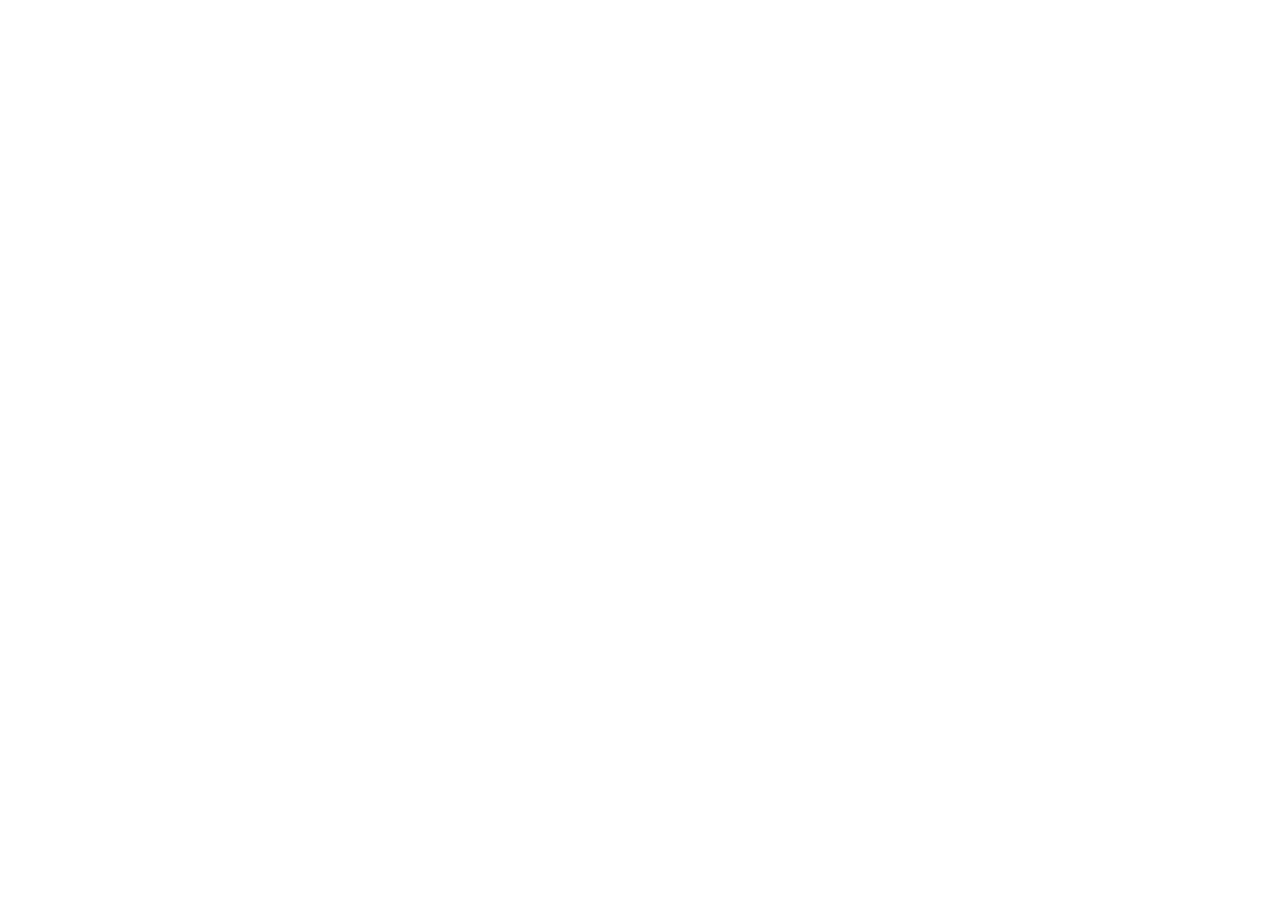
==== index.html @ 5708b894 "Add files via upload" ====
<!doctype html>
<html lang="en">
  <head>
    <meta charset="UTF-8" />
    <meta name="viewport" content="width=device-width, initial-scale=1.0" />
    <title>The Fab Hub - Smart Automation & Digital Marketing for Meesho Sellers & Local Businesses</title>
    <meta name="description" content="Reduce Meesho shipping costs, automate seller tasks, and grow your business with The Fab Hub's automation tools and digital marketing services. Call 6265966868." />
    <meta name="keywords" content="Meesho shipping optimizer, Meesho automation tools, digital marketing India, local SEO, e-commerce automation, Meta Ads, Google Ads" />
    <meta name="author" content="The Fab Hub" />
    <meta name="robots" content="index, follow" />
    <link rel="canonical" href="https://thefabhub.com" />
    <link rel="icon" type="image/png" href="/thefabhub/favicon.png" />

    <!-- Open Graph / Facebook -->
    <meta property="og:type" content="website" />
    <meta property="og:url" content="https://thefabhub.com" />
    <meta property="og:title" content="The Fab Hub - Smart Automation & Digital Marketing Solutions" />
    <meta property="og:description" content="Reduce Meesho shipping costs, automate seller tasks, and grow your business with automation tools and performance-driven digital marketing." />

    <!-- Twitter -->
    <meta name="twitter:card" content="summary_large_image" />
    <meta name="twitter:title" content="The Fab Hub - Smart Automation & Digital Marketing Solutions" />
    <meta name="twitter:description" content="Reduce Meesho shipping costs, automate seller tasks, and grow your business with automation tools and performance-driven digital marketing." />

    <!-- Schema.org structured data -->
    <script type="application/ld+json">
    {
      "@context": "https://schema.org",
      "@type": "Organization",
      "name": "The Fab Hub",
      "url": "https://thefabhub.com",
      "logo": "https://thefabhub.com/favicon.ico",
      "contactPoint": {
        "@type": "ContactPoint",
        "telephone": "+91-6265966868",
        "contactType": "customer service",
        "email": "thefabhub5@gmail.com",
        "availableLanguage": ["English", "Hindi"]
      }
    }
    </script>
    <script type="application/ld+json">
    {
      "@context": "https://schema.org",
      "@type": "LocalBusiness",
      "name": "The Fab Hub",
      "description": "Automation-first digital growth company helping Meesho sellers and local businesses grow with smart tools and data-driven marketing.",
      "url": "https://thefabhub.com",
      "telephone": "+91-6265966868",
      "email": "thefabhub5@gmail.com",
      "priceRange": "₹₹",
      "openingHours": "Mo-Sa 09:00-18:00"
    }
    </script>
    <script type="module" crossorigin src="/thefabhub/assets/index-2uo2EZ7S.js"></script>
    <link rel="stylesheet" crossorigin href="/thefabhub/assets/index-Gn2pDuNO.css">
  </head>

  <body>
    <div id="root"></div>
  </body>
</html>
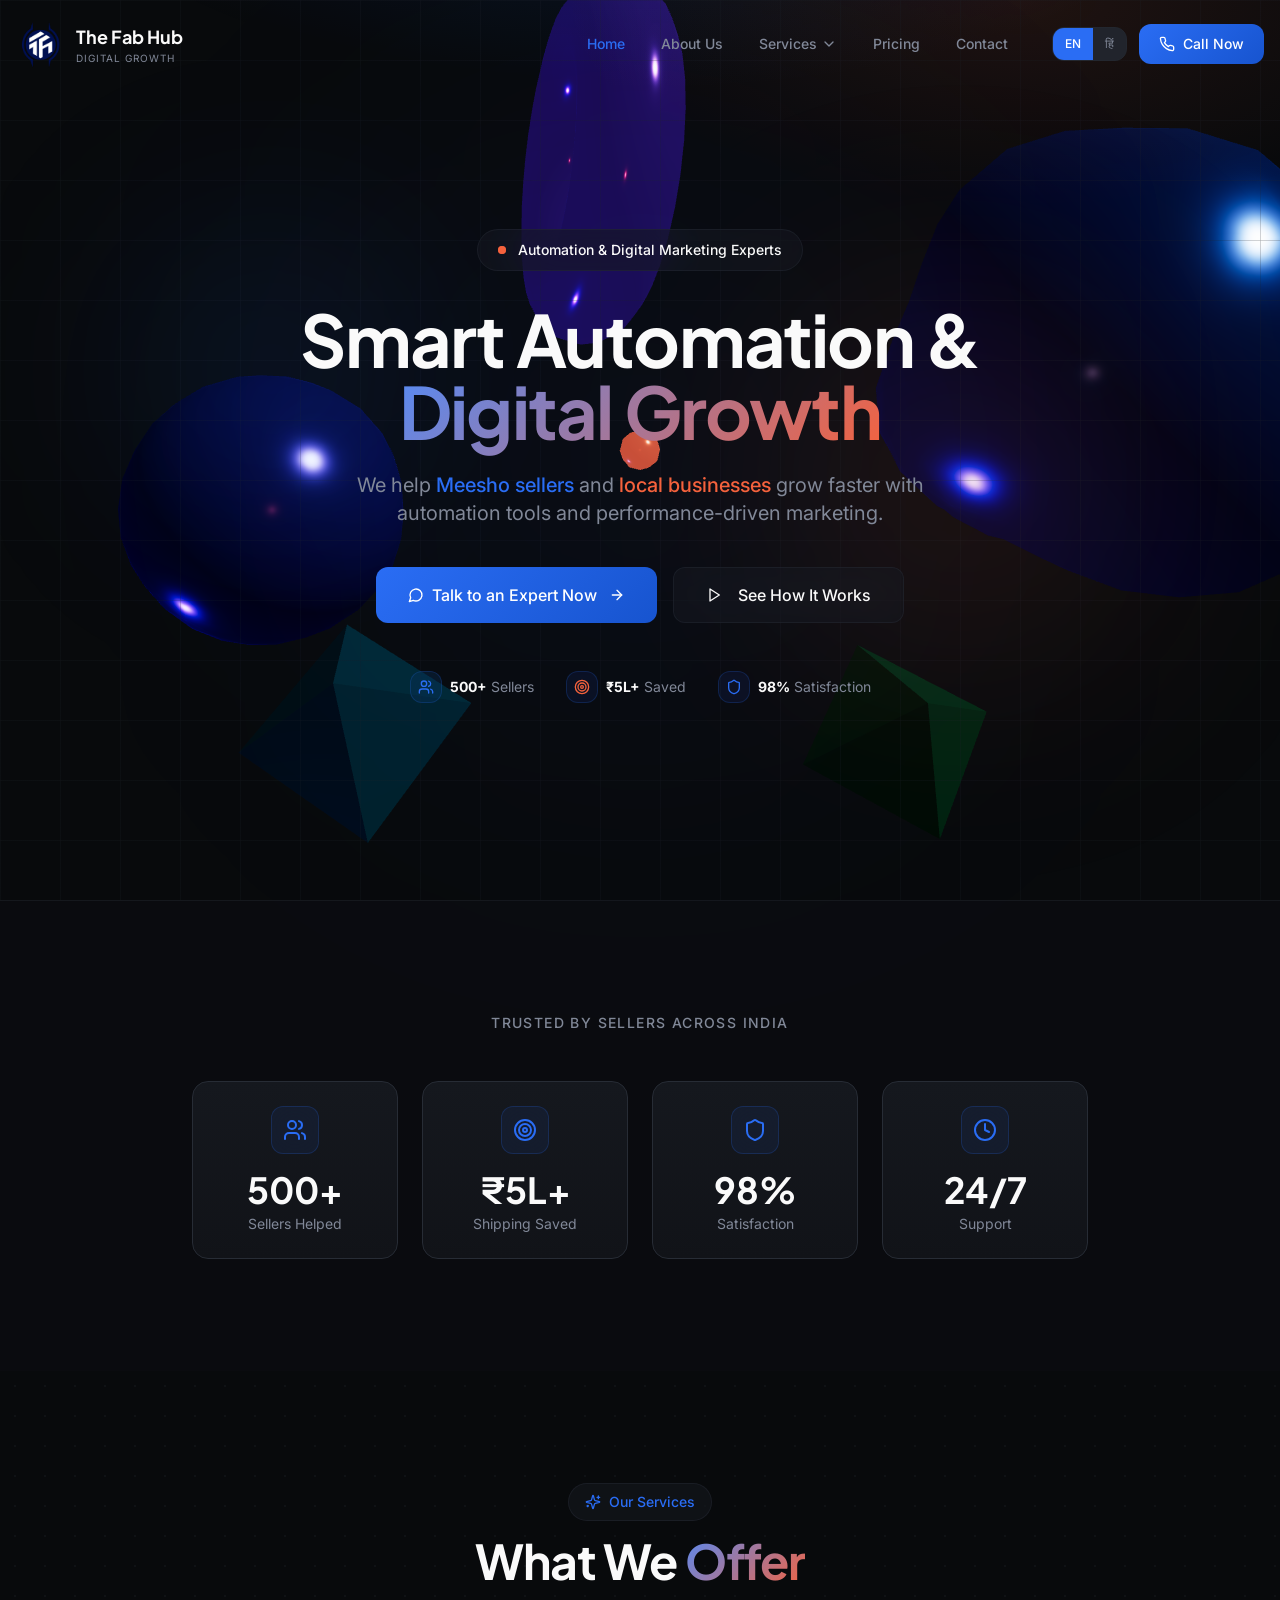
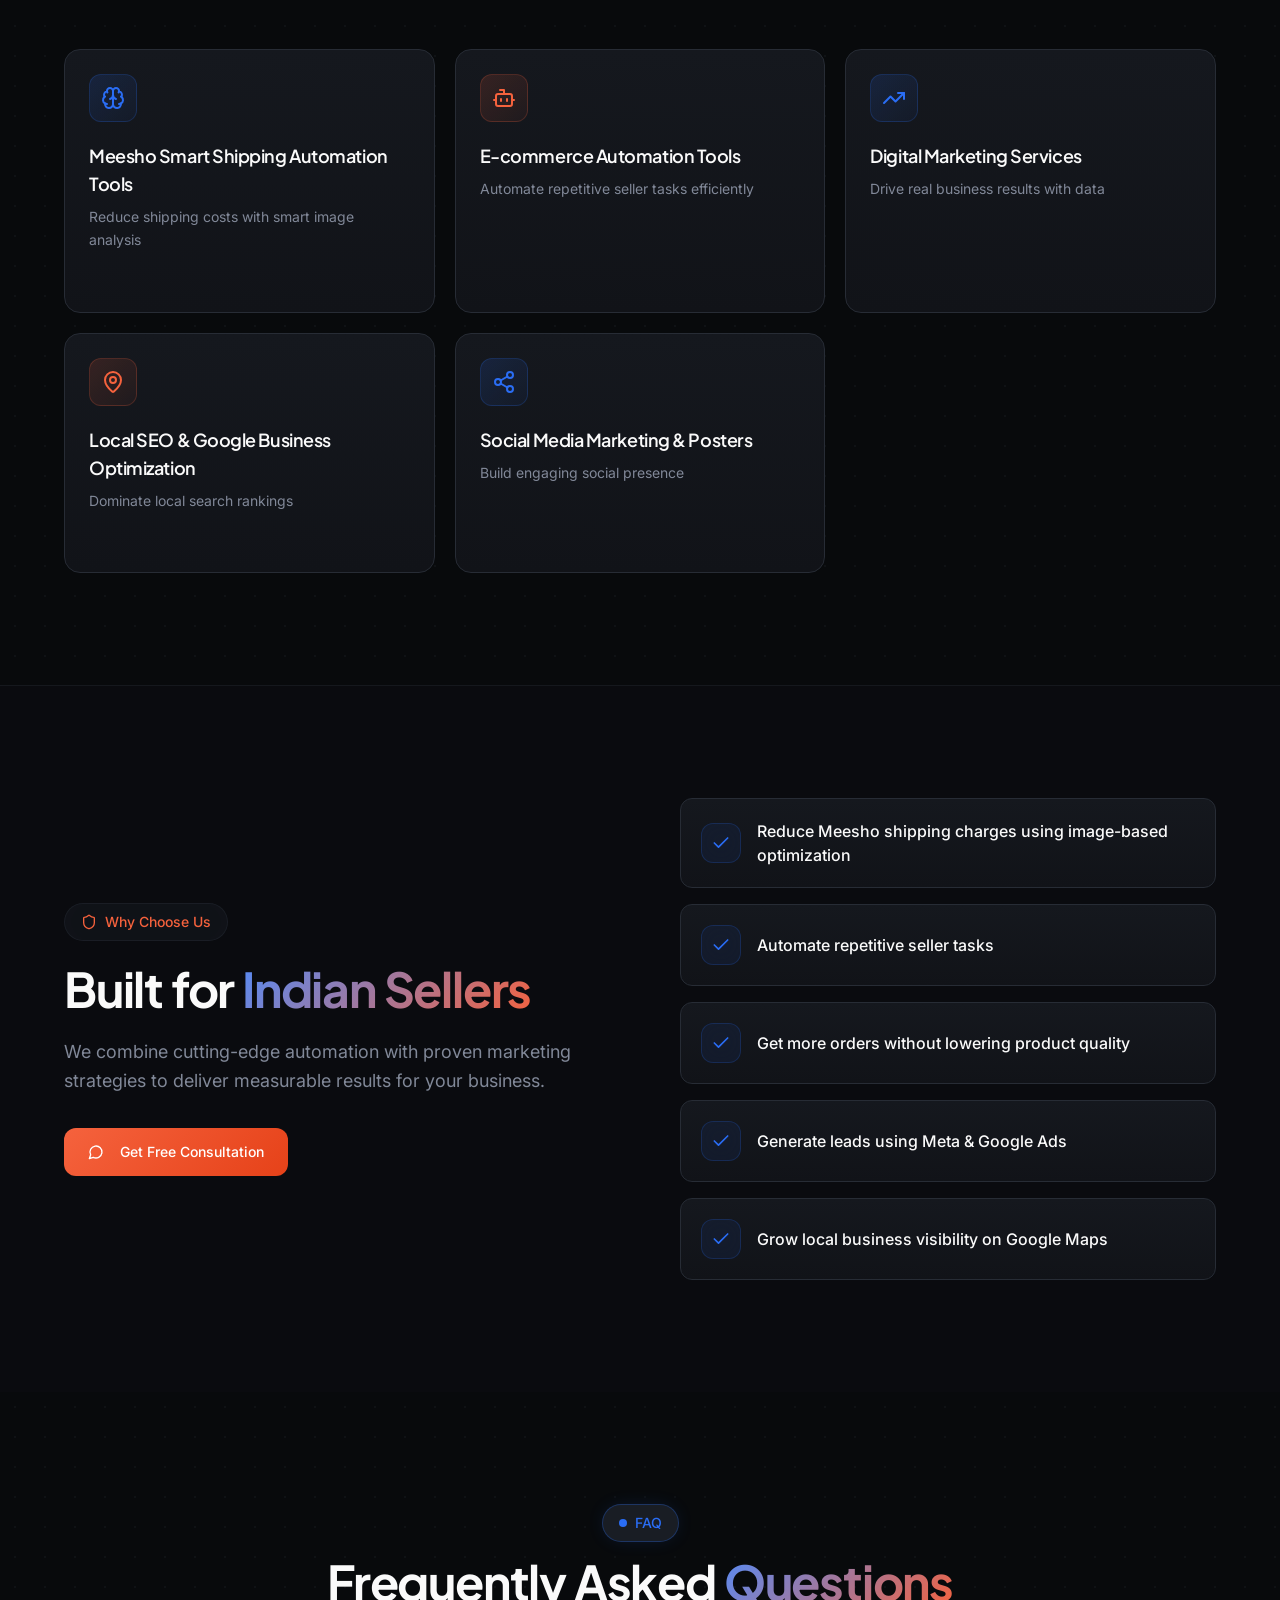
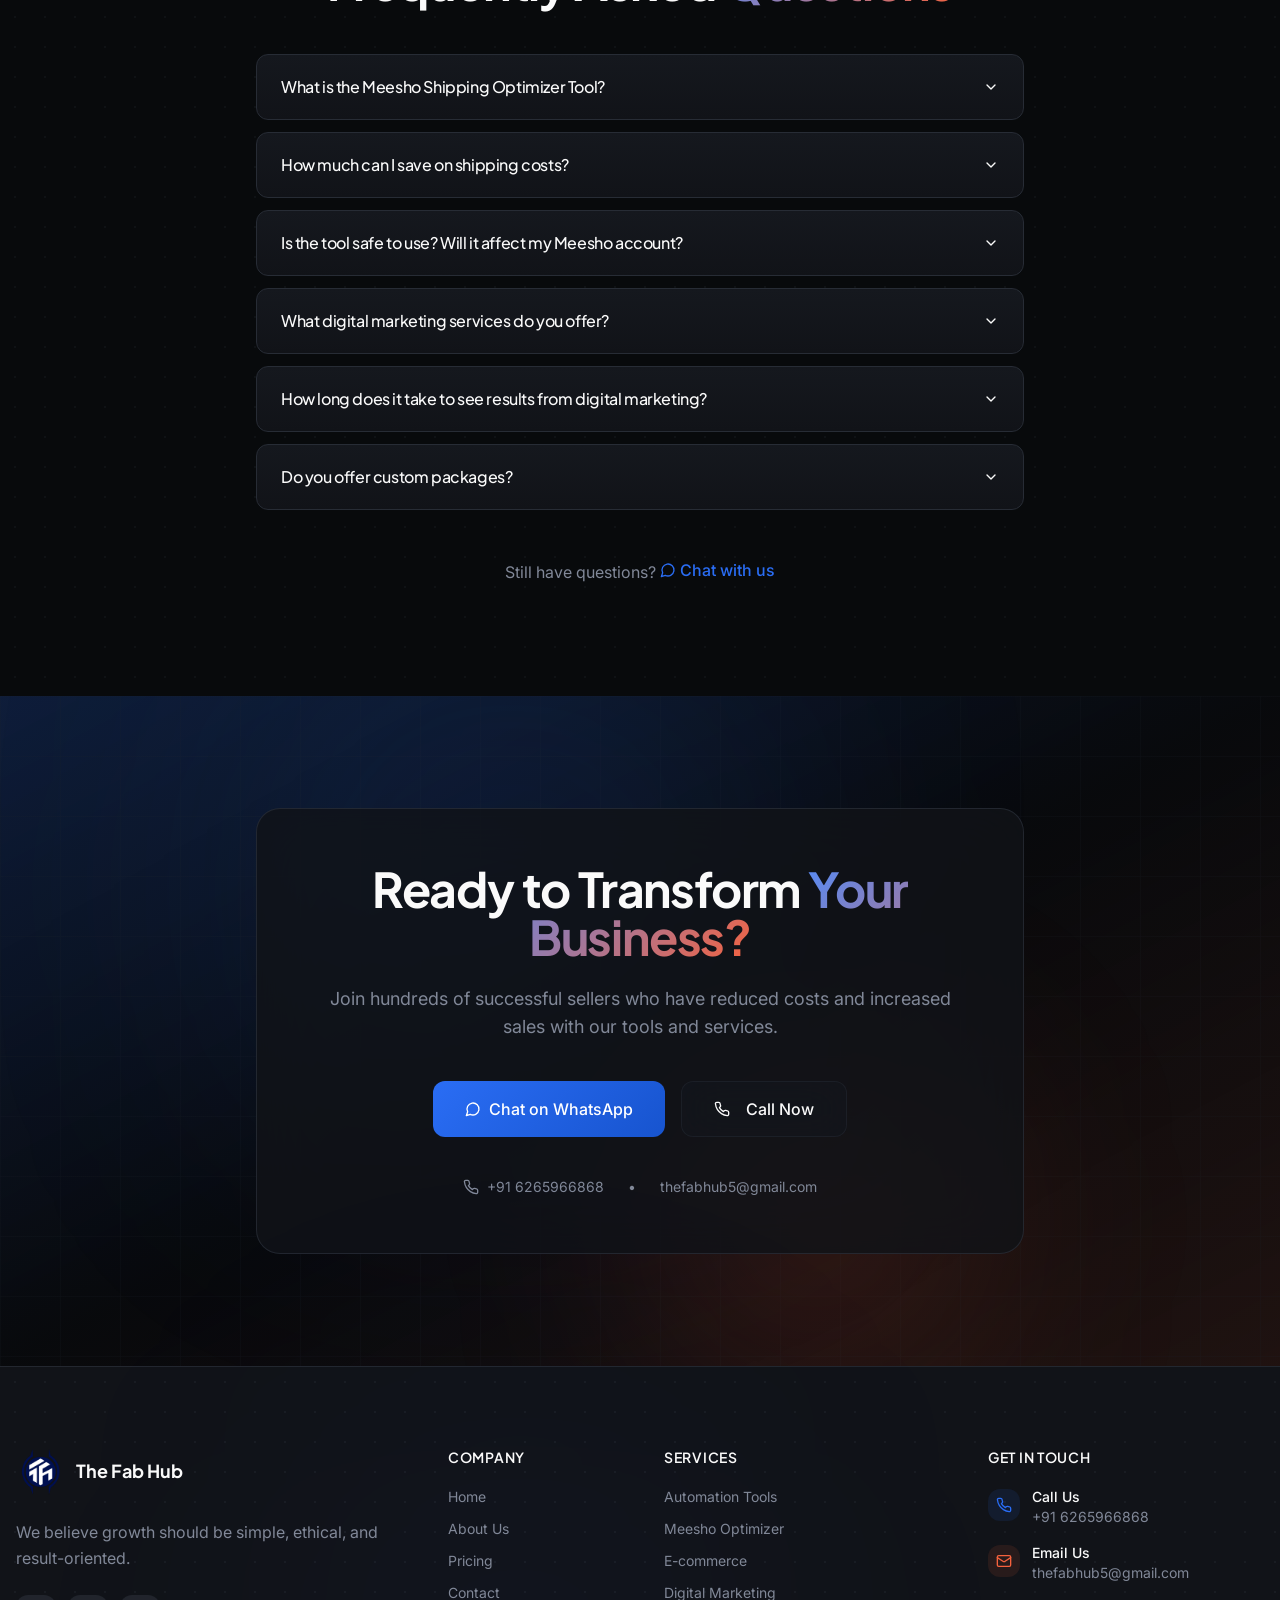
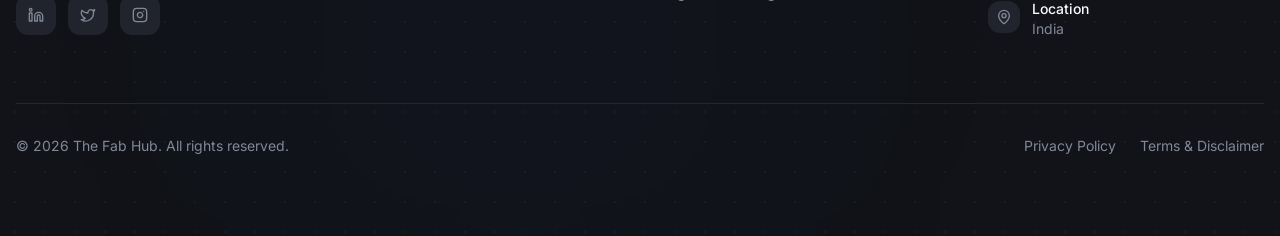
==== commit b3b2e9ca: "Add files via upload" ====
--- a/index.html
+++ b/index.html
@@ -9,7 +9,7 @@
     <meta name="author" content="The Fab Hub" />
     <meta name="robots" content="index, follow" />
     <link rel="canonical" href="https://thefabhub.com" />
-    <link rel="icon" type="image/png" href="/thefabhub/favicon.png" />
+    <link rel="icon" type="image/png" href="/favicon.png" />
 
     <!-- Open Graph / Facebook -->
     <meta property="og:type" content="website" />
@@ -52,8 +52,8 @@
       "openingHours": "Mo-Sa 09:00-18:00"
     }
     </script>
-    <script type="module" crossorigin src="/thefabhub/assets/index-2uo2EZ7S.js"></script>
-    <link rel="stylesheet" crossorigin href="/thefabhub/assets/index-Gn2pDuNO.css">
+    <script type="module" crossorigin src="/assets/index-Dts8ueKa.js"></script>
+    <link rel="stylesheet" crossorigin href="/assets/index-Gn2pDuNO.css">
   </head>
 
   <body>
--- a/assets/index-Gn2pDuNO.css
+++ b/assets/index-Gn2pDuNO.css
@@ -0,0 +1 @@
+@import"https://fonts.googleapis.com/css2?family=Inter:wght@300;400;500;600;700;800;900&family=Plus+Jakarta+Sans:wght@400;500;600;700;800&display=swap";*,:before,:after{--tw-border-spacing-x: 0;--tw-border-spacing-y: 0;--tw-translate-x: 0;--tw-translate-y: 0;--tw-rotate: 0;--tw-skew-x: 0;--tw-skew-y: 0;--tw-scale-x: 1;--tw-scale-y: 1;--tw-pan-x: ;--tw-pan-y: ;--tw-pinch-zoom: ;--tw-scroll-snap-strictness: proximity;--tw-gradient-from-position: ;--tw-gradient-via-position: ;--tw-gradient-to-position: ;--tw-ordinal: ;--tw-slashed-zero: ;--tw-numeric-figure: ;--tw-numeric-spacing: ;--tw-numeric-fraction: ;--tw-ring-inset: ;--tw-ring-offset-width: 0px;--tw-ring-offset-color: #fff;--tw-ring-color: rgb(59 130 246 / .5);--tw-ring-offset-shadow: 0 0 #0000;--tw-ring-shadow: 0 0 #0000;--tw-shadow: 0 0 #0000;--tw-shadow-colored: 0 0 #0000;--tw-blur: ;--tw-brightness: ;--tw-contrast: ;--tw-grayscale: ;--tw-hue-rotate: ;--tw-invert: ;--tw-saturate: ;--tw-sepia: ;--tw-drop-shadow: ;--tw-backdrop-blur: ;--tw-backdrop-brightness: ;--tw-backdrop-contrast: ;--tw-backdrop-grayscale: ;--tw-backdrop-hue-rotate: ;--tw-backdrop-invert: ;--tw-backdrop-opacity: ;--tw-backdrop-saturate: ;--tw-backdrop-sepia: ;--tw-contain-size: ;--tw-contain-layout: ;--tw-contain-paint: ;--tw-contain-style: }::backdrop{--tw-border-spacing-x: 0;--tw-border-spacing-y: 0;--tw-translate-x: 0;--tw-translate-y: 0;--tw-rotate: 0;--tw-skew-x: 0;--tw-skew-y: 0;--tw-scale-x: 1;--tw-scale-y: 1;--tw-pan-x: ;--tw-pan-y: ;--tw-pinch-zoom: ;--tw-scroll-snap-strictness: proximity;--tw-gradient-from-position: ;--tw-gradient-via-position: ;--tw-gradient-to-position: ;--tw-ordinal: ;--tw-slashed-zero: ;--tw-numeric-figure: ;--tw-numeric-spacing: ;--tw-numeric-fraction: ;--tw-ring-inset: ;--tw-ring-offset-width: 0px;--tw-ring-offset-color: #fff;--tw-ring-color: rgb(59 130 246 / .5);--tw-ring-offset-shadow: 0 0 #0000;--tw-ring-shadow: 0 0 #0000;--tw-shadow: 0 0 #0000;--tw-shadow-colored: 0 0 #0000;--tw-blur: ;--tw-brightness: ;--tw-contrast: ;--tw-grayscale: ;--tw-hue-rotate: ;--tw-invert: ;--tw-saturate: ;--tw-sepia: ;--tw-drop-shadow: ;--tw-backdrop-blur: ;--tw-backdrop-brightness: ;--tw-backdrop-contrast: ;--tw-backdrop-grayscale: ;--tw-backdrop-hue-rotate: ;--tw-backdrop-invert: ;--tw-backdrop-opacity: ;--tw-backdrop-saturate: ;--tw-backdrop-sepia: ;--tw-contain-size: ;--tw-contain-layout: ;--tw-contain-paint: ;--tw-contain-style: }*,:before,:after{box-sizing:border-box;border-width:0;border-style:solid;border-color:#e5e7eb}:before,:after{--tw-content: ""}html,:host{line-height:1.5;-webkit-text-size-adjust:100%;-moz-tab-size:4;-o-tab-size:4;tab-size:4;font-family:Inter,ui-sans-serif,system-ui,-apple-system,BlinkMacSystemFont,Segoe UI,Roboto,sans-serif;font-feature-settings:normal;font-variation-settings:normal;-webkit-tap-highlight-color:transparent}body{margin:0;line-height:inherit}hr{height:0;color:inherit;border-top-width:1px}abbr:where([title]){-webkit-text-decoration:underline dotted;text-decoration:underline dotted}h1,h2,h3,h4,h5,h6{font-size:inherit;font-weight:inherit}a{color:inherit;text-decoration:inherit}b,strong{font-weight:bolder}code,kbd,samp,pre{font-family:ui-monospace,SFMono-Regular,Menlo,Monaco,Consolas,Liberation Mono,Courier New,monospace;font-feature-settings:normal;font-variation-settings:normal;font-size:1em}small{font-size:80%}sub,sup{font-size:75%;line-height:0;position:relative;vertical-align:baseline}sub{bottom:-.25em}sup{top:-.5em}table{text-indent:0;border-color:inherit;border-collapse:collapse}button,input,optgroup,select,textarea{font-family:inherit;font-feature-settings:inherit;font-variation-settings:inherit;font-size:100%;font-weight:inherit;line-height:inherit;letter-spacing:inherit;color:inherit;margin:0;padding:0}button,select{text-transform:none}button,input:where([type=button]),input:where([type=reset]),input:where([type=submit]){-webkit-appearance:button;background-color:transparent;background-image:none}:-moz-focusring{outline:auto}:-moz-ui-invalid{box-shadow:none}progress{vertical-align:baseline}::-webkit-inner-spin-button,::-webkit-outer-spin-button{height:auto}[type=search]{-webkit-appearance:textfield;outline-offset:-2px}::-webkit-search-decoration{-webkit-appearance:none}::-webkit-file-upload-button{-webkit-appearance:button;font:inherit}summary{display:list-item}blockquote,dl,dd,h1,h2,h3,h4,h5,h6,hr,figure,p,pre{margin:0}fieldset{margin:0;padding:0}legend{padding:0}ol,ul,menu{list-style:none;margin:0;padding:0}dialog{padding:0}textarea{resize:vertical}input::-moz-placeholder,textarea::-moz-placeholder{opacity:1;color:#9ca3af}input::placeholder,textarea::placeholder{opacity:1;color:#9ca3af}button,[role=button]{cursor:pointer}:disabled{cursor:default}img,svg,video,canvas,audio,iframe,embed,object{display:block;vertical-align:middle}img,video{max-width:100%;height:auto}[hidden]:where(:not([hidden=until-found])){display:none}:root{--background: 220 20% 4%;--foreground: 0 0% 98%;--card: 220 18% 8%;--card-foreground: 0 0% 98%;--popover: 220 18% 10%;--popover-foreground: 0 0% 98%;--primary: 220 90% 56%;--primary-foreground: 0 0% 100%;--secondary: 220 15% 15%;--secondary-foreground: 0 0% 90%;--muted: 220 15% 12%;--muted-foreground: 220 10% 55%;--accent: 12 90% 60%;--accent-foreground: 0 0% 100%;--destructive: 0 72% 50%;--destructive-foreground: 0 85% 97%;--border: 220 15% 16%;--input: 220 15% 16%;--ring: 220 90% 56%;--radius: .75rem;--sidebar-background: 220 18% 6%;--sidebar-foreground: 0 0% 98%;--sidebar-primary: 220 90% 56%;--sidebar-primary-foreground: 0 0% 100%;--sidebar-accent: 12 90% 60%;--sidebar-accent-foreground: 0 0% 100%;--sidebar-border: 220 15% 16%;--sidebar-ring: 220 90% 56%;--chart-1: 220 90% 56%;--chart-2: 12 90% 60%;--chart-3: 160 70% 45%;--chart-4: 280 70% 55%;--chart-5: 45 90% 55%;--font-sans: "Inter", ui-sans-serif, system-ui, sans-serif;--font-display: "Plus Jakarta Sans", ui-sans-serif, system-ui, sans-serif}*{border-color:hsl(var(--border))}body{background-color:hsl(var(--background));color:hsl(var(--foreground));-webkit-font-smoothing:antialiased;-moz-osx-font-smoothing:grayscale;font-family:var(--font-sans)}h1,h2,h3,h4,h5,h6{font-family:var(--font-display);font-weight:700;letter-spacing:-.025em}::-moz-selection{background:#2a6df44d}::selection{background:#2a6df44d}.container{width:100%;margin-right:auto;margin-left:auto;padding-right:2rem;padding-left:2rem}@media (min-width: 1400px){.container{max-width:1400px}}.sr-only{position:absolute;width:1px;height:1px;padding:0;margin:-1px;overflow:hidden;clip:rect(0,0,0,0);white-space:nowrap;border-width:0}.pointer-events-none{pointer-events:none}.pointer-events-auto{pointer-events:auto}.visible{visibility:visible}.invisible{visibility:hidden}.fixed{position:fixed}.absolute{position:absolute}.relative{position:relative}.inset-0{top:0;right:0;bottom:0;left:0}.inset-x-0{left:0;right:0}.inset-y-0{top:0;bottom:0}.-bottom-12{bottom:-3rem}.-left-12{left:-3rem}.-left-32{left:-8rem}.-right-12{right:-3rem}.-right-32{right:-8rem}.-top-12{top:-3rem}.bottom-0{bottom:0}.bottom-1\/3{bottom:33.333333%}.bottom-1\/4{bottom:25%}.bottom-10{bottom:2.5rem}.left-0{left:0}.left-1{left:.25rem}.left-1\/2{left:50%}.left-1\/4{left:25%}.left-10{left:2.5rem}.left-2{left:.5rem}.left-\[10\%\]{left:10%}.left-\[50\%\]{left:50%}.right-0{right:0}.right-1{right:.25rem}.right-1\/4{right:25%}.right-10{right:2.5rem}.right-2{right:.5rem}.right-3{right:.75rem}.right-4{right:1rem}.right-\[10\%\]{right:10%}.top-0{top:0}.top-1\.5{top:.375rem}.top-1\/2{top:50%}.top-1\/3{top:33.333333%}.top-1\/4{top:25%}.top-10{top:2.5rem}.top-2{top:.5rem}.top-3\.5{top:.875rem}.top-4{top:1rem}.top-\[1px\]{top:1px}.top-\[50\%\]{top:50%}.top-\[60\%\]{top:60%}.top-full{top:100%}.z-0{z-index:0}.z-10{z-index:10}.z-20{z-index:20}.z-50{z-index:50}.z-\[100\]{z-index:100}.z-\[1\]{z-index:1}.-mx-1{margin-left:-.25rem;margin-right:-.25rem}.mx-2{margin-left:.5rem;margin-right:.5rem}.mx-3\.5{margin-left:.875rem;margin-right:.875rem}.mx-auto{margin-left:auto;margin-right:auto}.my-0\.5{margin-top:.125rem;margin-bottom:.125rem}.my-1{margin-top:.25rem;margin-bottom:.25rem}.my-2{margin-top:.5rem;margin-bottom:.5rem}.-ml-4{margin-left:-1rem}.-mt-4{margin-top:-1rem}.mb-1{margin-bottom:.25rem}.mb-10{margin-bottom:2.5rem}.mb-12{margin-bottom:3rem}.mb-16{margin-bottom:4rem}.mb-2{margin-bottom:.5rem}.mb-4{margin-bottom:1rem}.mb-5{margin-bottom:1.25rem}.mb-6{margin-bottom:1.5rem}.mb-8{margin-bottom:2rem}.ml-1{margin-left:.25rem}.ml-6{margin-left:1.5rem}.ml-auto{margin-left:auto}.mr-2{margin-right:.5rem}.mt-0\.5{margin-top:.125rem}.mt-1\.5{margin-top:.375rem}.mt-10{margin-top:2.5rem}.mt-12{margin-top:3rem}.mt-16{margin-top:4rem}.mt-2{margin-top:.5rem}.mt-24{margin-top:6rem}.mt-4{margin-top:1rem}.mt-6{margin-top:1.5rem}.mt-8{margin-top:2rem}.mt-auto{margin-top:auto}.block{display:block}.flex{display:flex}.inline-flex{display:inline-flex}.table{display:table}.grid{display:grid}.hidden{display:none}.aspect-square{aspect-ratio:1 / 1}.aspect-video{aspect-ratio:16 / 9}.size-4{width:1rem;height:1rem}.h-1{height:.25rem}.h-1\.5{height:.375rem}.h-10{height:2.5rem}.h-11{height:2.75rem}.h-12{height:3rem}.h-14{height:3.5rem}.h-16{height:4rem}.h-2{height:.5rem}.h-2\.5{height:.625rem}.h-20{height:5rem}.h-3{height:.75rem}.h-3\.5{height:.875rem}.h-32{height:8rem}.h-4{height:1rem}.h-5{height:1.25rem}.h-6{height:1.5rem}.h-7{height:1.75rem}.h-72{height:18rem}.h-8{height:2rem}.h-9{height:2.25rem}.h-96{height:24rem}.h-\[1px\]{height:1px}.h-\[400px\]{height:400px}.h-\[600px\]{height:600px}.h-\[var\(--radix-navigation-menu-viewport-height\)\]{height:var(--radix-navigation-menu-viewport-height)}.h-\[var\(--radix-select-trigger-height\)\]{height:var(--radix-select-trigger-height)}.h-auto{height:auto}.h-full{height:100%}.h-px{height:1px}.h-svh{height:100svh}.max-h-0{max-height:0px}.max-h-96{max-height:24rem}.max-h-\[300px\]{max-height:300px}.max-h-\[500px\]{max-height:500px}.max-h-screen{max-height:100vh}.min-h-0{min-height:0px}.min-h-\[80px\]{min-height:80px}.min-h-screen{min-height:100vh}.min-h-svh{min-height:100svh}.w-0{width:0px}.w-1{width:.25rem}.w-1\.5{width:.375rem}.w-10{width:2.5rem}.w-11{width:2.75rem}.w-12{width:3rem}.w-14{width:3.5rem}.w-16{width:4rem}.w-2{width:.5rem}.w-2\.5{width:.625rem}.w-20{width:5rem}.w-3{width:.75rem}.w-3\.5{width:.875rem}.w-3\/4{width:75%}.w-32{width:8rem}.w-4{width:1rem}.w-5{width:1.25rem}.w-56{width:14rem}.w-6{width:1.5rem}.w-64{width:16rem}.w-7{width:1.75rem}.w-72{width:18rem}.w-8{width:2rem}.w-9{width:2.25rem}.w-96{width:24rem}.w-\[--sidebar-width\]{width:var(--sidebar-width)}.w-\[100px\]{width:100px}.w-\[1px\]{width:1px}.w-\[400px\]{width:400px}.w-\[600px\]{width:600px}.w-auto{width:auto}.w-full{width:100%}.w-max{width:-moz-max-content;width:max-content}.w-px{width:1px}.min-w-0{min-width:0px}.min-w-5{min-width:1.25rem}.min-w-\[12rem\]{min-width:12rem}.min-w-\[8rem\]{min-width:8rem}.min-w-\[var\(--radix-select-trigger-width\)\]{min-width:var(--radix-select-trigger-width)}.max-w-2xl{max-width:42rem}.max-w-3xl{max-width:48rem}.max-w-4xl{max-width:56rem}.max-w-5xl{max-width:64rem}.max-w-6xl{max-width:72rem}.max-w-\[--skeleton-width\]{max-width:var(--skeleton-width)}.max-w-lg{max-width:32rem}.max-w-max{max-width:-moz-max-content;max-width:max-content}.max-w-sm{max-width:24rem}.flex-1{flex:1 1 0%}.shrink-0{flex-shrink:0}.grow{flex-grow:1}.grow-0{flex-grow:0}.basis-full{flex-basis:100%}.caption-bottom{caption-side:bottom}.border-collapse{border-collapse:collapse}.-translate-x-1\/2{--tw-translate-x: -50%;transform:translate(var(--tw-translate-x),var(--tw-translate-y)) rotate(var(--tw-rotate)) skew(var(--tw-skew-x)) skewY(var(--tw-skew-y)) scaleX(var(--tw-scale-x)) scaleY(var(--tw-scale-y))}.-translate-x-2{--tw-translate-x: -.5rem;transform:translate(var(--tw-translate-x),var(--tw-translate-y)) rotate(var(--tw-rotate)) skew(var(--tw-skew-x)) skewY(var(--tw-skew-y)) scaleX(var(--tw-scale-x)) scaleY(var(--tw-scale-y))}.-translate-x-px{--tw-translate-x: -1px;transform:translate(var(--tw-translate-x),var(--tw-translate-y)) rotate(var(--tw-rotate)) skew(var(--tw-skew-x)) skewY(var(--tw-skew-y)) scaleX(var(--tw-scale-x)) scaleY(var(--tw-scale-y))}.-translate-y-1\/2{--tw-translate-y: -50%;transform:translate(var(--tw-translate-x),var(--tw-translate-y)) rotate(var(--tw-rotate)) skew(var(--tw-skew-x)) skewY(var(--tw-skew-y)) scaleX(var(--tw-scale-x)) scaleY(var(--tw-scale-y))}.-translate-y-2{--tw-translate-y: -.5rem;transform:translate(var(--tw-translate-x),var(--tw-translate-y)) rotate(var(--tw-rotate)) skew(var(--tw-skew-x)) skewY(var(--tw-skew-y)) scaleX(var(--tw-scale-x)) scaleY(var(--tw-scale-y))}.translate-x-\[-50\%\]{--tw-translate-x: -50%;transform:translate(var(--tw-translate-x),var(--tw-translate-y)) rotate(var(--tw-rotate)) skew(var(--tw-skew-x)) skewY(var(--tw-skew-y)) scaleX(var(--tw-scale-x)) scaleY(var(--tw-scale-y))}.translate-x-px{--tw-translate-x: 1px;transform:translate(var(--tw-translate-x),var(--tw-translate-y)) rotate(var(--tw-rotate)) skew(var(--tw-skew-x)) skewY(var(--tw-skew-y)) scaleX(var(--tw-scale-x)) scaleY(var(--tw-scale-y))}.translate-y-0{--tw-translate-y: 0px;transform:translate(var(--tw-translate-x),var(--tw-translate-y)) rotate(var(--tw-rotate)) skew(var(--tw-skew-x)) skewY(var(--tw-skew-y)) scaleX(var(--tw-scale-x)) scaleY(var(--tw-scale-y))}.translate-y-2{--tw-translate-y: .5rem;transform:translate(var(--tw-translate-x),var(--tw-translate-y)) rotate(var(--tw-rotate)) skew(var(--tw-skew-x)) skewY(var(--tw-skew-y)) scaleX(var(--tw-scale-x)) scaleY(var(--tw-scale-y))}.translate-y-\[-50\%\]{--tw-translate-y: -50%;transform:translate(var(--tw-translate-x),var(--tw-translate-y)) rotate(var(--tw-rotate)) skew(var(--tw-skew-x)) skewY(var(--tw-skew-y)) scaleX(var(--tw-scale-x)) scaleY(var(--tw-scale-y))}.rotate-180{--tw-rotate: 180deg;transform:translate(var(--tw-translate-x),var(--tw-translate-y)) rotate(var(--tw-rotate)) skew(var(--tw-skew-x)) skewY(var(--tw-skew-y)) scaleX(var(--tw-scale-x)) scaleY(var(--tw-scale-y))}.rotate-45{--tw-rotate: 45deg;transform:translate(var(--tw-translate-x),var(--tw-translate-y)) rotate(var(--tw-rotate)) skew(var(--tw-skew-x)) skewY(var(--tw-skew-y)) scaleX(var(--tw-scale-x)) scaleY(var(--tw-scale-y))}.rotate-90{--tw-rotate: 90deg;transform:translate(var(--tw-translate-x),var(--tw-translate-y)) rotate(var(--tw-rotate)) skew(var(--tw-skew-x)) skewY(var(--tw-skew-y)) scaleX(var(--tw-scale-x)) scaleY(var(--tw-scale-y))}.transform{transform:translate(var(--tw-translate-x),var(--tw-translate-y)) rotate(var(--tw-rotate)) skew(var(--tw-skew-x)) skewY(var(--tw-skew-y)) scaleX(var(--tw-scale-x)) scaleY(var(--tw-scale-y))}@keyframes ping{75%,to{transform:scale(2);opacity:0}}.animate-ping{animation:ping 1s cubic-bezier(0,0,.2,1) infinite}@keyframes pulse{50%{opacity:.5}}.animate-pulse{animation:pulse 2s cubic-bezier(.4,0,.6,1) infinite}.cursor-default{cursor:default}.cursor-pointer{cursor:pointer}.touch-none{touch-action:none}.select-none{-webkit-user-select:none;-moz-user-select:none;user-select:none}.resize-none{resize:none}.list-none{list-style-type:none}.grid-cols-2{grid-template-columns:repeat(2,minmax(0,1fr))}.flex-row{flex-direction:row}.flex-col{flex-direction:column}.flex-col-reverse{flex-direction:column-reverse}.flex-wrap{flex-wrap:wrap}.items-start{align-items:flex-start}.items-end{align-items:flex-end}.items-center{align-items:center}.items-stretch{align-items:stretch}.justify-center{justify-content:center}.justify-between{justify-content:space-between}.gap-1{gap:.25rem}.gap-1\.5{gap:.375rem}.gap-10{gap:2.5rem}.gap-12{gap:3rem}.gap-2{gap:.5rem}.gap-3{gap:.75rem}.gap-4{gap:1rem}.gap-5{gap:1.25rem}.gap-6{gap:1.5rem}.gap-8{gap:2rem}.space-x-1>:not([hidden])~:not([hidden]){--tw-space-x-reverse: 0;margin-right:calc(.25rem * var(--tw-space-x-reverse));margin-left:calc(.25rem * calc(1 - var(--tw-space-x-reverse)))}.space-x-4>:not([hidden])~:not([hidden]){--tw-space-x-reverse: 0;margin-right:calc(1rem * var(--tw-space-x-reverse));margin-left:calc(1rem * calc(1 - var(--tw-space-x-reverse)))}.space-y-1>:not([hidden])~:not([hidden]){--tw-space-y-reverse: 0;margin-top:calc(.25rem * calc(1 - var(--tw-space-y-reverse)));margin-bottom:calc(.25rem * var(--tw-space-y-reverse))}.space-y-1\.5>:not([hidden])~:not([hidden]){--tw-space-y-reverse: 0;margin-top:calc(.375rem * calc(1 - var(--tw-space-y-reverse)));margin-bottom:calc(.375rem * var(--tw-space-y-reverse))}.space-y-2>:not([hidden])~:not([hidden]){--tw-space-y-reverse: 0;margin-top:calc(.5rem * calc(1 - var(--tw-space-y-reverse)));margin-bottom:calc(.5rem * var(--tw-space-y-reverse))}.space-y-3>:not([hidden])~:not([hidden]){--tw-space-y-reverse: 0;margin-top:calc(.75rem * calc(1 - var(--tw-space-y-reverse)));margin-bottom:calc(.75rem * var(--tw-space-y-reverse))}.space-y-4>:not([hidden])~:not([hidden]){--tw-space-y-reverse: 0;margin-top:calc(1rem * calc(1 - var(--tw-space-y-reverse)));margin-bottom:calc(1rem * var(--tw-space-y-reverse))}.space-y-5>:not([hidden])~:not([hidden]){--tw-space-y-reverse: 0;margin-top:calc(1.25rem * calc(1 - var(--tw-space-y-reverse)));margin-bottom:calc(1.25rem * var(--tw-space-y-reverse))}.overflow-auto{overflow:auto}.overflow-hidden{overflow:hidden}.overflow-y-auto{overflow-y:auto}.overflow-x-hidden{overflow-x:hidden}.whitespace-nowrap{white-space:nowrap}.break-words{overflow-wrap:break-word}.rounded-2xl{border-radius:1rem}.rounded-3xl{border-radius:1.5rem}.rounded-\[2px\]{border-radius:2px}.rounded-\[inherit\]{border-radius:inherit}.rounded-full{border-radius:9999px}.rounded-lg{border-radius:var(--radius)}.rounded-md{border-radius:calc(var(--radius) - 2px)}.rounded-none{border-radius:0}.rounded-sm{border-radius:calc(var(--radius) - 4px)}.rounded-xl{border-radius:.75rem}.rounded-t-\[10px\]{border-top-left-radius:10px;border-top-right-radius:10px}.rounded-tl-sm{border-top-left-radius:calc(var(--radius) - 4px)}.border{border-width:1px}.border-0{border-width:0px}.border-2{border-width:2px}.border-\[1\.5px\]{border-width:1.5px}.border-y{border-top-width:1px;border-bottom-width:1px}.border-b{border-bottom-width:1px}.border-l{border-left-width:1px}.border-r{border-right-width:1px}.border-t{border-top-width:1px}.border-dashed{border-style:dashed}.border-\[--color-border\]{border-color:var(--color-border)}.border-accent\/20{border-color:hsl(var(--accent) / .2)}.border-border{border-color:hsl(var(--border))}.border-border\/50{border-color:hsl(var(--border) / .5)}.border-destructive{border-color:hsl(var(--destructive))}.border-destructive\/20{border-color:hsl(var(--destructive) / .2)}.border-destructive\/50{border-color:hsl(var(--destructive) / .5)}.border-input{border-color:hsl(var(--input))}.border-primary{border-color:hsl(var(--primary))}.border-sidebar-border{border-color:hsl(var(--sidebar-border))}.border-transparent{border-color:transparent}.border-l-transparent{border-left-color:transparent}.border-t-transparent{border-top-color:transparent}.bg-\[--color-bg\]{background-color:var(--color-bg)}.bg-accent{background-color:hsl(var(--accent))}.bg-accent\/10{background-color:hsl(var(--accent) / .1)}.bg-accent\/15{background-color:hsl(var(--accent) / .15)}.bg-accent\/20{background-color:hsl(var(--accent) / .2)}.bg-background{background-color:hsl(var(--background))}.bg-background\/50{background-color:hsl(var(--background) / .5)}.bg-background\/90{background-color:hsl(var(--background) / .9)}.bg-black\/80{background-color:#000c}.bg-border{background-color:hsl(var(--border))}.bg-card{background-color:hsl(var(--card))}.bg-card\/30{background-color:hsl(var(--card) / .3)}.bg-destructive{background-color:hsl(var(--destructive))}.bg-destructive\/10{background-color:hsl(var(--destructive) / .1)}.bg-foreground{background-color:hsl(var(--foreground))}.bg-muted{background-color:hsl(var(--muted))}.bg-muted\/50{background-color:hsl(var(--muted) / .5)}.bg-popover{background-color:hsl(var(--popover))}.bg-primary{background-color:hsl(var(--primary))}.bg-primary\/10{background-color:hsl(var(--primary) / .1)}.bg-primary\/15{background-color:hsl(var(--primary) / .15)}.bg-primary\/20{background-color:hsl(var(--primary) / .2)}.bg-primary\/5{background-color:hsl(var(--primary) / .05)}.bg-secondary{background-color:hsl(var(--secondary))}.bg-secondary\/10{background-color:hsl(var(--secondary) / .1)}.bg-sidebar{background-color:hsl(var(--sidebar-background))}.bg-sidebar-border{background-color:hsl(var(--sidebar-border))}.bg-transparent{background-color:transparent}.bg-white{--tw-bg-opacity: 1;background-color:rgb(255 255 255 / var(--tw-bg-opacity, 1))}.bg-white\/10{background-color:#ffffff1a}.bg-white\/20{background-color:#fff3}.bg-gradient-to-br{background-image:linear-gradient(to bottom right,var(--tw-gradient-stops))}.bg-gradient-to-r{background-image:linear-gradient(to right,var(--tw-gradient-stops))}.from-accent{--tw-gradient-from: hsl(var(--accent)) var(--tw-gradient-from-position);--tw-gradient-to: hsl(var(--accent) / 0) var(--tw-gradient-to-position);--tw-gradient-stops: var(--tw-gradient-from), var(--tw-gradient-to)}.from-primary{--tw-gradient-from: hsl(var(--primary)) var(--tw-gradient-from-position);--tw-gradient-to: hsl(var(--primary) / 0) var(--tw-gradient-to-position);--tw-gradient-stops: var(--tw-gradient-from), var(--tw-gradient-to)}.from-primary\/10{--tw-gradient-from: hsl(var(--primary) / .1) var(--tw-gradient-from-position);--tw-gradient-to: hsl(var(--primary) / 0) var(--tw-gradient-to-position);--tw-gradient-stops: var(--tw-gradient-from), var(--tw-gradient-to)}.from-primary\/20{--tw-gradient-from: hsl(var(--primary) / .2) var(--tw-gradient-from-position);--tw-gradient-to: hsl(var(--primary) / 0) var(--tw-gradient-to-position);--tw-gradient-stops: var(--tw-gradient-from), var(--tw-gradient-to)}.from-primary\/5{--tw-gradient-from: hsl(var(--primary) / .05) var(--tw-gradient-from-position);--tw-gradient-to: hsl(var(--primary) / 0) var(--tw-gradient-to-position);--tw-gradient-stops: var(--tw-gradient-from), var(--tw-gradient-to)}.from-secondary{--tw-gradient-from: hsl(var(--secondary)) var(--tw-gradient-from-position);--tw-gradient-to: hsl(var(--secondary) / 0) var(--tw-gradient-to-position);--tw-gradient-stops: var(--tw-gradient-from), var(--tw-gradient-to)}.from-secondary\/5{--tw-gradient-from: hsl(var(--secondary) / .05) var(--tw-gradient-from-position);--tw-gradient-to: hsl(var(--secondary) / 0) var(--tw-gradient-to-position);--tw-gradient-stops: var(--tw-gradient-from), var(--tw-gradient-to)}.from-transparent{--tw-gradient-from: transparent var(--tw-gradient-from-position);--tw-gradient-to: rgb(0 0 0 / 0) var(--tw-gradient-to-position);--tw-gradient-stops: var(--tw-gradient-from), var(--tw-gradient-to)}.via-background{--tw-gradient-to: hsl(var(--background) / 0) var(--tw-gradient-to-position);--tw-gradient-stops: var(--tw-gradient-from), hsl(var(--background)) var(--tw-gradient-via-position), var(--tw-gradient-to)}.via-primary\/50{--tw-gradient-to: hsl(var(--primary) / 0) var(--tw-gradient-to-position);--tw-gradient-stops: var(--tw-gradient-from), hsl(var(--primary) / .5) var(--tw-gradient-via-position), var(--tw-gradient-to)}.to-accent{--tw-gradient-to: hsl(var(--accent)) var(--tw-gradient-to-position)}.to-accent\/10{--tw-gradient-to: hsl(var(--accent) / .1) var(--tw-gradient-to-position)}.to-accent\/5{--tw-gradient-to: hsl(var(--accent) / .05) var(--tw-gradient-to-position)}.to-accent\/50{--tw-gradient-to: hsl(var(--accent) / .5) var(--tw-gradient-to-position)}.to-primary{--tw-gradient-to: hsl(var(--primary)) var(--tw-gradient-to-position)}.to-primary\/5{--tw-gradient-to: hsl(var(--primary) / .05) var(--tw-gradient-to-position)}.to-primary\/50{--tw-gradient-to: hsl(var(--primary) / .5) var(--tw-gradient-to-position)}.to-secondary{--tw-gradient-to: hsl(var(--secondary)) var(--tw-gradient-to-position)}.to-secondary\/5{--tw-gradient-to: hsl(var(--secondary) / .05) var(--tw-gradient-to-position)}.to-transparent{--tw-gradient-to: transparent var(--tw-gradient-to-position)}.fill-current{fill:currentColor}.object-contain{-o-object-fit:contain;object-fit:contain}.p-0{padding:0}.p-1{padding:.25rem}.p-10{padding:2.5rem}.p-2{padding:.5rem}.p-3{padding:.75rem}.p-4{padding:1rem}.p-5{padding:1.25rem}.p-6{padding:1.5rem}.p-8{padding:2rem}.p-\[1px\]{padding:1px}.px-1{padding-left:.25rem;padding-right:.25rem}.px-2{padding-left:.5rem;padding-right:.5rem}.px-2\.5{padding-left:.625rem;padding-right:.625rem}.px-3{padding-left:.75rem;padding-right:.75rem}.px-4{padding-left:1rem;padding-right:1rem}.px-5{padding-left:1.25rem;padding-right:1.25rem}.px-6{padding-left:1.5rem;padding-right:1.5rem}.px-8{padding-left:2rem;padding-right:2rem}.py-0\.5{padding-top:.125rem;padding-bottom:.125rem}.py-1{padding-top:.25rem;padding-bottom:.25rem}.py-1\.5{padding-top:.375rem;padding-bottom:.375rem}.py-16{padding-top:4rem;padding-bottom:4rem}.py-2{padding-top:.5rem;padding-bottom:.5rem}.py-2\.5{padding-top:.625rem;padding-bottom:.625rem}.py-20{padding-top:5rem;padding-bottom:5rem}.py-24{padding-top:6rem;padding-bottom:6rem}.py-3{padding-top:.75rem;padding-bottom:.75rem}.py-32{padding-top:8rem;padding-bottom:8rem}.py-4{padding-top:1rem;padding-bottom:1rem}.py-5{padding-top:1.25rem;padding-bottom:1.25rem}.py-6{padding-top:1.5rem;padding-bottom:1.5rem}.pb-16{padding-bottom:4rem}.pb-20{padding-bottom:5rem}.pb-3{padding-bottom:.75rem}.pb-4{padding-bottom:1rem}.pb-5{padding-bottom:1.25rem}.pb-6{padding-bottom:1.5rem}.pb-8{padding-bottom:2rem}.pl-2\.5{padding-left:.625rem}.pl-4{padding-left:1rem}.pl-8{padding-left:2rem}.pr-2{padding-right:.5rem}.pr-2\.5{padding-right:.625rem}.pr-4{padding-right:1rem}.pr-8{padding-right:2rem}.pt-0{padding-top:0}.pt-1{padding-top:.25rem}.pt-24{padding-top:6rem}.pt-3{padding-top:.75rem}.pt-32{padding-top:8rem}.pt-4{padding-top:1rem}.pt-8{padding-top:2rem}.text-left{text-align:left}.text-center{text-align:center}.align-middle{vertical-align:middle}.font-display{font-family:Plus Jakarta Sans,ui-sans-serif,system-ui,sans-serif}.font-mono{font-family:ui-monospace,SFMono-Regular,Menlo,Monaco,Consolas,Liberation Mono,Courier New,monospace}.text-2xl{font-size:1.5rem;line-height:2rem}.text-3xl{font-size:1.875rem;line-height:2.25rem}.text-4xl{font-size:2.25rem;line-height:2.5rem}.text-8xl{font-size:6rem;line-height:1}.text-\[0\.8rem\]{font-size:.8rem}.text-\[10px\]{font-size:10px}.text-base{font-size:1rem;line-height:1.5rem}.text-lg{font-size:1.125rem;line-height:1.75rem}.text-sm{font-size:.875rem;line-height:1.25rem}.text-xl{font-size:1.25rem;line-height:1.75rem}.text-xs{font-size:.75rem;line-height:1rem}.font-bold{font-weight:700}.font-medium{font-weight:500}.font-normal{font-weight:400}.font-semibold{font-weight:600}.uppercase{text-transform:uppercase}.tabular-nums{--tw-numeric-spacing: tabular-nums;font-variant-numeric:var(--tw-ordinal) var(--tw-slashed-zero) var(--tw-numeric-figure) var(--tw-numeric-spacing) var(--tw-numeric-fraction)}.leading-\[1\.1\]{line-height:1.1}.leading-none{line-height:1}.leading-relaxed{line-height:1.625}.tracking-tight{letter-spacing:-.025em}.tracking-wider{letter-spacing:.05em}.tracking-widest{letter-spacing:.1em}.text-accent{color:hsl(var(--accent))}.text-accent-foreground{color:hsl(var(--accent-foreground))}.text-card-foreground{color:hsl(var(--card-foreground))}.text-current{color:currentColor}.text-destructive{color:hsl(var(--destructive))}.text-destructive-foreground{color:hsl(var(--destructive-foreground))}.text-foreground{color:hsl(var(--foreground))}.text-foreground\/50{color:hsl(var(--foreground) / .5)}.text-muted-foreground{color:hsl(var(--muted-foreground))}.text-popover-foreground{color:hsl(var(--popover-foreground))}.text-primary{color:hsl(var(--primary))}.text-primary-foreground{color:hsl(var(--primary-foreground))}.text-secondary{color:hsl(var(--secondary))}.text-secondary-foreground{color:hsl(var(--secondary-foreground))}.text-sidebar-foreground{color:hsl(var(--sidebar-foreground))}.text-sidebar-foreground\/70{color:hsl(var(--sidebar-foreground) / .7)}.text-white{--tw-text-opacity: 1;color:rgb(255 255 255 / var(--tw-text-opacity, 1))}.underline-offset-4{text-underline-offset:4px}.opacity-0{opacity:0}.opacity-100{opacity:1}.opacity-20{opacity:.2}.opacity-30{opacity:.3}.opacity-40{opacity:.4}.opacity-50{opacity:.5}.opacity-60{opacity:.6}.opacity-70{opacity:.7}.opacity-75{opacity:.75}.opacity-90{opacity:.9}.shadow-\[0_0_0_1px_hsl\(var\(--sidebar-border\)\)\]{--tw-shadow: 0 0 0 1px hsl(var(--sidebar-border));--tw-shadow-colored: 0 0 0 1px var(--tw-shadow-color);box-shadow:var(--tw-ring-offset-shadow, 0 0 #0000),var(--tw-ring-shadow, 0 0 #0000),var(--tw-shadow)}.shadow-lg{--tw-shadow: var(--shadow-lg);--tw-shadow-colored: var(--shadow-lg);box-shadow:var(--tw-ring-offset-shadow, 0 0 #0000),var(--tw-ring-shadow, 0 0 #0000),var(--tw-shadow)}.shadow-md{--tw-shadow: var(--shadow-md);--tw-shadow-colored: var(--shadow-md);box-shadow:var(--tw-ring-offset-shadow, 0 0 #0000),var(--tw-ring-shadow, 0 0 #0000),var(--tw-shadow)}.shadow-none{--tw-shadow: 0 0 #0000;--tw-shadow-colored: 0 0 #0000;box-shadow:var(--tw-ring-offset-shadow, 0 0 #0000),var(--tw-ring-shadow, 0 0 #0000),var(--tw-shadow)}.shadow-sm{--tw-shadow: var(--shadow-sm);--tw-shadow-colored: var(--shadow-sm);box-shadow:var(--tw-ring-offset-shadow, 0 0 #0000),var(--tw-ring-shadow, 0 0 #0000),var(--tw-shadow)}.shadow-xl{--tw-shadow: var(--shadow-xl);--tw-shadow-colored: var(--shadow-xl);box-shadow:var(--tw-ring-offset-shadow, 0 0 #0000),var(--tw-ring-shadow, 0 0 #0000),var(--tw-shadow)}.outline-none{outline:2px solid transparent;outline-offset:2px}.outline{outline-style:solid}.ring-0{--tw-ring-offset-shadow: var(--tw-ring-inset) 0 0 0 var(--tw-ring-offset-width) var(--tw-ring-offset-color);--tw-ring-shadow: var(--tw-ring-inset) 0 0 0 calc(0px + var(--tw-ring-offset-width)) var(--tw-ring-color);box-shadow:var(--tw-ring-offset-shadow),var(--tw-ring-shadow),var(--tw-shadow, 0 0 #0000)}.ring-2{--tw-ring-offset-shadow: var(--tw-ring-inset) 0 0 0 var(--tw-ring-offset-width) var(--tw-ring-offset-color);--tw-ring-shadow: var(--tw-ring-inset) 0 0 0 calc(2px + var(--tw-ring-offset-width)) var(--tw-ring-color);box-shadow:var(--tw-ring-offset-shadow),var(--tw-ring-shadow),var(--tw-shadow, 0 0 #0000)}.ring-primary\/50{--tw-ring-color: hsl(var(--primary) / .5)}.ring-ring{--tw-ring-color: hsl(var(--ring))}.ring-sidebar-ring{--tw-ring-color: hsl(var(--sidebar-ring))}.ring-offset-background{--tw-ring-offset-color: hsl(var(--background))}.blur-3xl{--tw-blur: blur(64px);filter:var(--tw-blur) var(--tw-brightness) var(--tw-contrast) var(--tw-grayscale) var(--tw-hue-rotate) var(--tw-invert) var(--tw-saturate) var(--tw-sepia) var(--tw-drop-shadow)}.blur-\[100px\]{--tw-blur: blur(100px);filter:var(--tw-blur) var(--tw-brightness) var(--tw-contrast) var(--tw-grayscale) var(--tw-hue-rotate) var(--tw-invert) var(--tw-saturate) var(--tw-sepia) var(--tw-drop-shadow)}.blur-\[120px\]{--tw-blur: blur(120px);filter:var(--tw-blur) var(--tw-brightness) var(--tw-contrast) var(--tw-grayscale) var(--tw-hue-rotate) var(--tw-invert) var(--tw-saturate) var(--tw-sepia) var(--tw-drop-shadow)}.blur-\[150px\]{--tw-blur: blur(150px);filter:var(--tw-blur) var(--tw-brightness) var(--tw-contrast) var(--tw-grayscale) var(--tw-hue-rotate) var(--tw-invert) var(--tw-saturate) var(--tw-sepia) var(--tw-drop-shadow)}.blur-xl{--tw-blur: blur(24px);filter:var(--tw-blur) var(--tw-brightness) var(--tw-contrast) var(--tw-grayscale) var(--tw-hue-rotate) var(--tw-invert) var(--tw-saturate) var(--tw-sepia) var(--tw-drop-shadow)}.filter{filter:var(--tw-blur) var(--tw-brightness) var(--tw-contrast) var(--tw-grayscale) var(--tw-hue-rotate) var(--tw-invert) var(--tw-saturate) var(--tw-sepia) var(--tw-drop-shadow)}.backdrop-blur-xl{--tw-backdrop-blur: blur(24px);-webkit-backdrop-filter:var(--tw-backdrop-blur) var(--tw-backdrop-brightness) var(--tw-backdrop-contrast) var(--tw-backdrop-grayscale) var(--tw-backdrop-hue-rotate) var(--tw-backdrop-invert) var(--tw-backdrop-opacity) var(--tw-backdrop-saturate) var(--tw-backdrop-sepia);backdrop-filter:var(--tw-backdrop-blur) var(--tw-backdrop-brightness) var(--tw-backdrop-contrast) var(--tw-backdrop-grayscale) var(--tw-backdrop-hue-rotate) var(--tw-backdrop-invert) var(--tw-backdrop-opacity) var(--tw-backdrop-saturate) var(--tw-backdrop-sepia)}.transition{transition-property:color,background-color,border-color,text-decoration-color,fill,stroke,opacity,box-shadow,transform,filter,-webkit-backdrop-filter;transition-property:color,background-color,border-color,text-decoration-color,fill,stroke,opacity,box-shadow,transform,filter,backdrop-filter;transition-property:color,background-color,border-color,text-decoration-color,fill,stroke,opacity,box-shadow,transform,filter,backdrop-filter,-webkit-backdrop-filter;transition-timing-function:cubic-bezier(.4,0,.2,1);transition-duration:.15s}.transition-\[left\,right\,width\]{transition-property:left,right,width;transition-timing-function:cubic-bezier(.4,0,.2,1);transition-duration:.15s}.transition-\[margin\,opa\]{transition-property:margin,opa;transition-timing-function:cubic-bezier(.4,0,.2,1);transition-duration:.15s}.transition-\[width\,height\,padding\]{transition-property:width,height,padding;transition-timing-function:cubic-bezier(.4,0,.2,1);transition-duration:.15s}.transition-\[width\]{transition-property:width;transition-timing-function:cubic-bezier(.4,0,.2,1);transition-duration:.15s}.transition-all{transition-property:all;transition-timing-function:cubic-bezier(.4,0,.2,1);transition-duration:.15s}.transition-colors{transition-property:color,background-color,border-color,text-decoration-color,fill,stroke;transition-timing-function:cubic-bezier(.4,0,.2,1);transition-duration:.15s}.transition-opacity{transition-property:opacity;transition-timing-function:cubic-bezier(.4,0,.2,1);transition-duration:.15s}.transition-transform{transition-property:transform;transition-timing-function:cubic-bezier(.4,0,.2,1);transition-duration:.15s}.duration-1000{transition-duration:1s}.duration-200{transition-duration:.2s}.duration-300{transition-duration:.3s}.duration-500{transition-duration:.5s}.ease-in-out{transition-timing-function:cubic-bezier(.4,0,.2,1)}.ease-linear{transition-timing-function:linear}@keyframes enter{0%{opacity:var(--tw-enter-opacity, 1);transform:translate3d(var(--tw-enter-translate-x, 0),var(--tw-enter-translate-y, 0),0) scale3d(var(--tw-enter-scale, 1),var(--tw-enter-scale, 1),var(--tw-enter-scale, 1)) rotate(var(--tw-enter-rotate, 0))}}@keyframes exit{to{opacity:var(--tw-exit-opacity, 1);transform:translate3d(var(--tw-exit-translate-x, 0),var(--tw-exit-translate-y, 0),0) scale3d(var(--tw-exit-scale, 1),var(--tw-exit-scale, 1),var(--tw-exit-scale, 1)) rotate(var(--tw-exit-rotate, 0))}}.animate-in{animation-name:enter;animation-duration:.15s;--tw-enter-opacity: initial;--tw-enter-scale: initial;--tw-enter-rotate: initial;--tw-enter-translate-x: initial;--tw-enter-translate-y: initial}.fade-in-0{--tw-enter-opacity: 0}.fade-in-80{--tw-enter-opacity: .8}.zoom-in-95{--tw-enter-scale: .95}.duration-1000{animation-duration:1s}.duration-200{animation-duration:.2s}.duration-300{animation-duration:.3s}.duration-500{animation-duration:.5s}.ease-in-out{animation-timing-function:cubic-bezier(.4,0,.2,1)}.ease-linear{animation-timing-function:linear}.text-gradient{background:linear-gradient(135deg,#558bf6,#f5623d);-webkit-background-clip:text;-webkit-text-fill-color:transparent;background-clip:text}.btn-gradient{background:linear-gradient(135deg,#2a6df4,#1754cf);transition:all .3s ease}.btn-gradient:hover{background:linear-gradient(135deg,#3d7af5,#195de6);transform:translateY(-2px);box-shadow:0 10px 40px -10px #2a6df480}.btn-accent{background:linear-gradient(135deg,#f5623d,#e64219);transition:all .3s ease}.btn-accent:hover{background:linear-gradient(135deg,#f67655,#e85530);transform:translateY(-2px);box-shadow:0 10px 40px -10px #f5623d80}.card-dark{background:linear-gradient(180deg,#15181e,#111318);border:1px solid hsl(220 15% 18%)}.card-dark:hover{border-color:#363d49}.hover-lift{transition:all .3s cubic-bezier(.4,0,.2,1)}.hover-lift:hover{transform:translateY(-4px)}.hover-scale{transition:transform .3s cubic-bezier(.4,0,.2,1)}.hover-scale:hover{transform:scale(1.02)}.bg-grid{background-image:linear-gradient(hsl(220 15% 16% / .5) 1px,transparent 1px),linear-gradient(90deg,hsl(220 15% 16% / .5) 1px,transparent 1px);background-size:60px 60px}.bg-dots{background-image:radial-gradient(hsl(220 15% 20%) 1px,transparent 1px);background-size:30px 30px}.bg-radial{background:radial-gradient(ellipse 80% 50% at 50% -20%,hsl(220 90% 56% / .15) 0%,transparent 60%)}.bg-radial-accent{background:radial-gradient(ellipse 60% 40% at 80% 0%,hsl(12 90% 60% / .1) 0%,transparent 60%)}.divider{height:1px;background:linear-gradient(90deg,transparent,hsl(220 15% 25%),transparent)}.badge-glow{background:#191d24;border:1px solid hsl(220 90% 56% / .3);box-shadow:0 0 20px -5px #2a6df433}@keyframes float{0%,to{transform:translateY(0)}50%{transform:translateY(-10px)}}.animate-float{animation:float 6s ease-in-out infinite}@keyframes pulse-glow{0%,to{box-shadow:0 0 20px -5px #2a6df44d}50%{box-shadow:0 0 30px -5px #2a6df480}}.animate-pulse-glow{animation:pulse-glow 3s ease-in-out infinite}@keyframes gradient-shift{0%{background-position:0% 50%}50%{background-position:100% 50%}to{background-position:0% 50%}}.section-padding{padding-top:5rem;padding-bottom:5rem}@media (min-width: 1024px){.section-padding{padding-top:7rem;padding-bottom:7rem}}.feature-icon{display:flex;height:3rem;width:3rem;align-items:center;justify-content:center;border-radius:.75rem;background:linear-gradient(135deg,#2a6df426,#2a6df40d);border:1px solid hsl(220 90% 56% / .2)}.feature-icon-accent{background:linear-gradient(135deg,#f5623d26,#f5623d0d);border:1px solid hsl(12 90% 60% / .2)}.glass{background:#15181e99;backdrop-filter:blur(20px);-webkit-backdrop-filter:blur(20px);border:1px solid hsl(220 15% 20% / .4)}.glass-light{background:#191d2466;backdrop-filter:blur(16px);-webkit-backdrop-filter:blur(16px);border:1px solid hsl(220 15% 22% / .3)}.glass-strong{background:#111318d9;backdrop-filter:blur(30px);-webkit-backdrop-filter:blur(30px);border:1px solid hsl(220 15% 25% / .5)}.glass-accent{background:#2a6df414;backdrop-filter:blur(20px);-webkit-backdrop-filter:blur(20px);border:1px solid hsl(220 90% 56% / .2)}.hover-glow{transition:all .4s cubic-bezier(.4,0,.2,1)}.hover-glow:hover{box-shadow:0 0 30px -5px #2a6df466}.hover-glow-accent:hover{box-shadow:0 0 30px -5px #f5623d66}.hover-shine{position:relative;overflow:hidden}.hover-shine:before{content:"";position:absolute;top:0;left:-100%;width:100%;height:100%;background:linear-gradient(90deg,transparent,hsl(0 0% 100% / .08),transparent);transition:left .6s ease;pointer-events:none}.hover-shine:hover:before{left:100%}.hover-tilt{transition:transform .3s cubic-bezier(.4,0,.2,1);transform-style:preserve-3d}.hover-tilt:hover{transform:perspective(1000px) rotateX(2deg) rotateY(-2deg) translateY(-4px)}.hover-icon-bounce:hover .icon{animation:icon-bounce .4s ease}@keyframes icon-bounce{0%,to{transform:scale(1)}50%{transform:scale(1.2)}}.hover-underline-grow{position:relative}.hover-underline-grow:after{content:"";position:absolute;bottom:0;left:0;width:0;height:2px;background:linear-gradient(90deg,#2a6df4,#f5623d);transition:width .3s ease}.hover-underline-grow:hover:after{width:100%}.interactive-card{transition:all .4s cubic-bezier(.4,0,.2,1);background:linear-gradient(180deg,#15181e,#111318);border:1px solid hsl(220 15% 18%)}.interactive-card:hover{transform:translateY(-6px);border-color:#2a6df466;box-shadow:0 20px 40px -15px #080a0c80,0 0 30px -10px #2a6df433}.interactive-card-accent:hover{border-color:#f5623d66;box-shadow:0 20px 40px -15px #080a0c80,0 0 30px -10px #f5623d33}.magnetic{transition:transform .2s ease-out}.animated-dots{background-image:radial-gradient(hsl(220 15% 20%) 1px,transparent 1px);background-size:30px 30px;animation:dots-move 20s linear infinite}@keyframes dots-move{0%{background-position:0 0}to{background-position:30px 30px}}.hover-text-glow{transition:all .3s ease}.hover-text-glow:hover{text-shadow:0 0 20px hsl(220 90% 56% / .5)}.page-transition{will-change:opacity,transform}@keyframes pulse-border-anim{0%,to{opacity:.3}50%{opacity:.6}}@keyframes float-slow{0%,to{transform:translateY(0) rotate(0)}50%{transform:translateY(-15px) rotate(2deg)}}.animate-float-slow{animation:float-slow 8s ease-in-out infinite}@keyframes morph{0%,to{border-radius:60% 40% 30% 70%/60% 30% 70% 40%}50%{border-radius:30% 60% 70% 40%/50% 60% 30%}}.animate-morph{animation:morph 8s ease-in-out infinite}@keyframes shimmer{0%{background-position:200% 0}to{background-position:-200% 0}}.file\:border-0::file-selector-button{border-width:0px}.file\:bg-transparent::file-selector-button{background-color:transparent}.file\:text-sm::file-selector-button{font-size:.875rem;line-height:1.25rem}.file\:font-medium::file-selector-button{font-weight:500}.file\:text-foreground::file-selector-button{color:hsl(var(--foreground))}.placeholder\:text-muted-foreground::-moz-placeholder{color:hsl(var(--muted-foreground))}.placeholder\:text-muted-foreground::placeholder{color:hsl(var(--muted-foreground))}.placeholder\:text-muted-foreground\/50::-moz-placeholder{color:hsl(var(--muted-foreground) / .5)}.placeholder\:text-muted-foreground\/50::placeholder{color:hsl(var(--muted-foreground) / .5)}.after\:absolute:after{content:var(--tw-content);position:absolute}.after\:-inset-2:after{content:var(--tw-content);top:-.5rem;right:-.5rem;bottom:-.5rem;left:-.5rem}.after\:inset-y-0:after{content:var(--tw-content);top:0;bottom:0}.after\:left-1\/2:after{content:var(--tw-content);left:50%}.after\:w-1:after{content:var(--tw-content);width:.25rem}.after\:w-\[2px\]:after{content:var(--tw-content);width:2px}.after\:-translate-x-1\/2:after{content:var(--tw-content);--tw-translate-x: -50%;transform:translate(var(--tw-translate-x),var(--tw-translate-y)) rotate(var(--tw-rotate)) skew(var(--tw-skew-x)) skewY(var(--tw-skew-y)) scaleX(var(--tw-scale-x)) scaleY(var(--tw-scale-y))}.first\:rounded-l-md:first-child{border-top-left-radius:calc(var(--radius) - 2px);border-bottom-left-radius:calc(var(--radius) - 2px)}.first\:border-l:first-child{border-left-width:1px}.last\:rounded-r-md:last-child{border-top-right-radius:calc(var(--radius) - 2px);border-bottom-right-radius:calc(var(--radius) - 2px)}.focus-within\:relative:focus-within{position:relative}.focus-within\:z-20:focus-within{z-index:20}.hover\:scale-110:hover{--tw-scale-x: 1.1;--tw-scale-y: 1.1;transform:translate(var(--tw-translate-x),var(--tw-translate-y)) rotate(var(--tw-rotate)) skew(var(--tw-skew-x)) skewY(var(--tw-skew-y)) scaleX(var(--tw-scale-x)) scaleY(var(--tw-scale-y))}.hover\:border-destructive\/40:hover{border-color:hsl(var(--destructive) / .4)}.hover\:border-primary\/50:hover{border-color:hsl(var(--primary) / .5)}.hover\:bg-accent:hover{background-color:hsl(var(--accent))}.hover\:bg-destructive\/80:hover{background-color:hsl(var(--destructive) / .8)}.hover\:bg-destructive\/90:hover{background-color:hsl(var(--destructive) / .9)}.hover\:bg-muted:hover{background-color:hsl(var(--muted))}.hover\:bg-muted\/50:hover{background-color:hsl(var(--muted) / .5)}.hover\:bg-primary:hover{background-color:hsl(var(--primary))}.hover\:bg-primary\/10:hover{background-color:hsl(var(--primary) / .1)}.hover\:bg-primary\/80:hover{background-color:hsl(var(--primary) / .8)}.hover\:bg-primary\/90:hover{background-color:hsl(var(--primary) / .9)}.hover\:bg-secondary:hover{background-color:hsl(var(--secondary))}.hover\:bg-secondary\/50:hover{background-color:hsl(var(--secondary) / .5)}.hover\:bg-secondary\/80:hover{background-color:hsl(var(--secondary) / .8)}.hover\:bg-sidebar-accent:hover{background-color:hsl(var(--sidebar-accent))}.hover\:bg-white\/90:hover{background-color:#ffffffe6}.hover\:text-accent-foreground:hover{color:hsl(var(--accent-foreground))}.hover\:text-foreground:hover{color:hsl(var(--foreground))}.hover\:text-muted-foreground:hover{color:hsl(var(--muted-foreground))}.hover\:text-primary:hover{color:hsl(var(--primary))}.hover\:text-primary-foreground:hover{color:hsl(var(--primary-foreground))}.hover\:text-sidebar-accent-foreground:hover{color:hsl(var(--sidebar-accent-foreground))}.hover\:underline:hover{text-decoration-line:underline}.hover\:no-underline:hover{text-decoration-line:none}.hover\:opacity-100:hover{opacity:1}.hover\:shadow-\[0_0_0_1px_hsl\(var\(--sidebar-accent\)\)\]:hover{--tw-shadow: 0 0 0 1px hsl(var(--sidebar-accent));--tw-shadow-colored: 0 0 0 1px var(--tw-shadow-color);box-shadow:var(--tw-ring-offset-shadow, 0 0 #0000),var(--tw-ring-shadow, 0 0 #0000),var(--tw-shadow)}.hover\:after\:bg-sidebar-border:hover:after{content:var(--tw-content);background-color:hsl(var(--sidebar-border))}.focus\:border-primary:focus{border-color:hsl(var(--primary))}.focus\:bg-accent:focus{background-color:hsl(var(--accent))}.focus\:bg-primary:focus{background-color:hsl(var(--primary))}.focus\:text-accent-foreground:focus{color:hsl(var(--accent-foreground))}.focus\:text-primary-foreground:focus{color:hsl(var(--primary-foreground))}.focus\:opacity-100:focus{opacity:1}.focus\:outline-none:focus{outline:2px solid transparent;outline-offset:2px}.focus\:ring-2:focus{--tw-ring-offset-shadow: var(--tw-ring-inset) 0 0 0 var(--tw-ring-offset-width) var(--tw-ring-offset-color);--tw-ring-shadow: var(--tw-ring-inset) 0 0 0 calc(2px + var(--tw-ring-offset-width)) var(--tw-ring-color);box-shadow:var(--tw-ring-offset-shadow),var(--tw-ring-shadow),var(--tw-shadow, 0 0 #0000)}.focus\:ring-primary\/20:focus{--tw-ring-color: hsl(var(--primary) / .2)}.focus\:ring-ring:focus{--tw-ring-color: hsl(var(--ring))}.focus\:ring-offset-2:focus{--tw-ring-offset-width: 2px}.focus-visible\:outline-none:focus-visible{outline:2px solid transparent;outline-offset:2px}.focus-visible\:ring-1:focus-visible{--tw-ring-offset-shadow: var(--tw-ring-inset) 0 0 0 var(--tw-ring-offset-width) var(--tw-ring-offset-color);--tw-ring-shadow: var(--tw-ring-inset) 0 0 0 calc(1px + var(--tw-ring-offset-width)) var(--tw-ring-color);box-shadow:var(--tw-ring-offset-shadow),var(--tw-ring-shadow),var(--tw-shadow, 0 0 #0000)}.focus-visible\:ring-2:focus-visible{--tw-ring-offset-shadow: var(--tw-ring-inset) 0 0 0 var(--tw-ring-offset-width) var(--tw-ring-offset-color);--tw-ring-shadow: var(--tw-ring-inset) 0 0 0 calc(2px + var(--tw-ring-offset-width)) var(--tw-ring-color);box-shadow:var(--tw-ring-offset-shadow),var(--tw-ring-shadow),var(--tw-shadow, 0 0 #0000)}.focus-visible\:ring-ring:focus-visible{--tw-ring-color: hsl(var(--ring))}.focus-visible\:ring-sidebar-ring:focus-visible{--tw-ring-color: hsl(var(--sidebar-ring))}.focus-visible\:ring-offset-1:focus-visible{--tw-ring-offset-width: 1px}.focus-visible\:ring-offset-2:focus-visible{--tw-ring-offset-width: 2px}.focus-visible\:ring-offset-background:focus-visible{--tw-ring-offset-color: hsl(var(--background))}.active\:bg-sidebar-accent:active{background-color:hsl(var(--sidebar-accent))}.active\:text-sidebar-accent-foreground:active{color:hsl(var(--sidebar-accent-foreground))}.disabled\:pointer-events-none:disabled{pointer-events:none}.disabled\:cursor-not-allowed:disabled{cursor:not-allowed}.disabled\:opacity-50:disabled{opacity:.5}.group\/menu-item:focus-within .group-focus-within\/menu-item\:opacity-100{opacity:1}.group:hover .group-hover\:translate-x-0{--tw-translate-x: 0px;transform:translate(var(--tw-translate-x),var(--tw-translate-y)) rotate(var(--tw-rotate)) skew(var(--tw-skew-x)) skewY(var(--tw-skew-y)) scaleX(var(--tw-scale-x)) scaleY(var(--tw-scale-y))}.group:hover .group-hover\:translate-y-0{--tw-translate-y: 0px;transform:translate(var(--tw-translate-x),var(--tw-translate-y)) rotate(var(--tw-rotate)) skew(var(--tw-skew-x)) skewY(var(--tw-skew-y)) scaleX(var(--tw-scale-x)) scaleY(var(--tw-scale-y))}.group:hover .group-hover\:rotate-3{--tw-rotate: 3deg;transform:translate(var(--tw-translate-x),var(--tw-translate-y)) rotate(var(--tw-rotate)) skew(var(--tw-skew-x)) skewY(var(--tw-skew-y)) scaleX(var(--tw-scale-x)) scaleY(var(--tw-scale-y))}.group\/item:hover .group-hover\/item\:scale-110,.group:hover .group-hover\:scale-110{--tw-scale-x: 1.1;--tw-scale-y: 1.1;transform:translate(var(--tw-translate-x),var(--tw-translate-y)) rotate(var(--tw-rotate)) skew(var(--tw-skew-x)) skewY(var(--tw-skew-y)) scaleX(var(--tw-scale-x)) scaleY(var(--tw-scale-y))}.group:hover .group-hover\:border-primary\/30{border-color:hsl(var(--primary) / .3)}.group\/item:hover .group-hover\/item\:text-foreground,.group:hover .group-hover\:text-foreground{color:hsl(var(--foreground))}.group:hover .group-hover\:text-primary{color:hsl(var(--primary))}.group\/menu-item:hover .group-hover\/menu-item\:opacity-100,.group:hover .group-hover\:opacity-100{opacity:1}.group.destructive .group-\[\.destructive\]\:border-muted\/40{border-color:hsl(var(--muted) / .4)}.group.toaster .group-\[\.toaster\]\:border-border{border-color:hsl(var(--border))}.group.toast .group-\[\.toast\]\:bg-muted{background-color:hsl(var(--muted))}.group.toast .group-\[\.toast\]\:bg-primary{background-color:hsl(var(--primary))}.group.toaster .group-\[\.toaster\]\:bg-background{background-color:hsl(var(--background))}.group.destructive .group-\[\.destructive\]\:text-red-300{--tw-text-opacity: 1;color:rgb(252 165 165 / var(--tw-text-opacity, 1))}.group.toast .group-\[\.toast\]\:text-muted-foreground{color:hsl(var(--muted-foreground))}.group.toast .group-\[\.toast\]\:text-primary-foreground{color:hsl(var(--primary-foreground))}.group.toaster .group-\[\.toaster\]\:text-foreground{color:hsl(var(--foreground))}.group.toaster .group-\[\.toaster\]\:shadow-lg{--tw-shadow: var(--shadow-lg);--tw-shadow-colored: var(--shadow-lg);box-shadow:var(--tw-ring-offset-shadow, 0 0 #0000),var(--tw-ring-shadow, 0 0 #0000),var(--tw-shadow)}.group.destructive .group-\[\.destructive\]\:hover\:border-destructive\/30:hover{border-color:hsl(var(--destructive) / .3)}.group.destructive .group-\[\.destructive\]\:hover\:bg-destructive:hover{background-color:hsl(var(--destructive))}.group.destructive .group-\[\.destructive\]\:hover\:text-destructive-foreground:hover{color:hsl(var(--destructive-foreground))}.group.destructive .group-\[\.destructive\]\:hover\:text-red-50:hover{--tw-text-opacity: 1;color:rgb(254 242 242 / var(--tw-text-opacity, 1))}.group.destructive .group-\[\.destructive\]\:focus\:ring-destructive:focus{--tw-ring-color: hsl(var(--destructive))}.group.destructive .group-\[\.destructive\]\:focus\:ring-red-400:focus{--tw-ring-opacity: 1;--tw-ring-color: rgb(248 113 113 / var(--tw-ring-opacity, 1))}.group.destructive .group-\[\.destructive\]\:focus\:ring-offset-red-600:focus{--tw-ring-offset-color: #dc2626}.peer\/menu-button:hover~.peer-hover\/menu-button\:text-sidebar-accent-foreground{color:hsl(var(--sidebar-accent-foreground))}.peer:disabled~.peer-disabled\:cursor-not-allowed{cursor:not-allowed}.peer:disabled~.peer-disabled\:opacity-70{opacity:.7}.has-\[\[data-variant\=inset\]\]\:bg-sidebar:has([data-variant=inset]){background-color:hsl(var(--sidebar-background))}.has-\[\:disabled\]\:opacity-50:has(:disabled){opacity:.5}.group\/menu-item:has([data-sidebar=menu-action]) .group-has-\[\[data-sidebar\=menu-action\]\]\/menu-item\:pr-8{padding-right:2rem}.aria-disabled\:pointer-events-none[aria-disabled=true]{pointer-events:none}.aria-disabled\:opacity-50[aria-disabled=true]{opacity:.5}.aria-selected\:bg-accent[aria-selected=true]{background-color:hsl(var(--accent))}.aria-selected\:bg-accent\/50[aria-selected=true]{background-color:hsl(var(--accent) / .5)}.aria-selected\:text-accent-foreground[aria-selected=true]{color:hsl(var(--accent-foreground))}.aria-selected\:text-muted-foreground[aria-selected=true]{color:hsl(var(--muted-foreground))}.aria-selected\:opacity-100[aria-selected=true]{opacity:1}.aria-selected\:opacity-30[aria-selected=true]{opacity:.3}.data-\[disabled\=true\]\:pointer-events-none[data-disabled=true],.data-\[disabled\]\:pointer-events-none[data-disabled]{pointer-events:none}.data-\[panel-group-direction\=vertical\]\:h-px[data-panel-group-direction=vertical]{height:1px}.data-\[panel-group-direction\=vertical\]\:w-full[data-panel-group-direction=vertical]{width:100%}.data-\[side\=bottom\]\:translate-y-1[data-side=bottom]{--tw-translate-y: .25rem;transform:translate(var(--tw-translate-x),var(--tw-translate-y)) rotate(var(--tw-rotate)) skew(var(--tw-skew-x)) skewY(var(--tw-skew-y)) scaleX(var(--tw-scale-x)) scaleY(var(--tw-scale-y))}.data-\[side\=left\]\:-translate-x-1[data-side=left]{--tw-translate-x: -.25rem;transform:translate(var(--tw-translate-x),var(--tw-translate-y)) rotate(var(--tw-rotate)) skew(var(--tw-skew-x)) skewY(var(--tw-skew-y)) scaleX(var(--tw-scale-x)) scaleY(var(--tw-scale-y))}.data-\[side\=right\]\:translate-x-1[data-side=right]{--tw-translate-x: .25rem;transform:translate(var(--tw-translate-x),var(--tw-translate-y)) rotate(var(--tw-rotate)) skew(var(--tw-skew-x)) skewY(var(--tw-skew-y)) scaleX(var(--tw-scale-x)) scaleY(var(--tw-scale-y))}.data-\[side\=top\]\:-translate-y-1[data-side=top]{--tw-translate-y: -.25rem;transform:translate(var(--tw-translate-x),var(--tw-translate-y)) rotate(var(--tw-rotate)) skew(var(--tw-skew-x)) skewY(var(--tw-skew-y)) scaleX(var(--tw-scale-x)) scaleY(var(--tw-scale-y))}.data-\[state\=checked\]\:translate-x-5[data-state=checked]{--tw-translate-x: 1.25rem;transform:translate(var(--tw-translate-x),var(--tw-translate-y)) rotate(var(--tw-rotate)) skew(var(--tw-skew-x)) skewY(var(--tw-skew-y)) scaleX(var(--tw-scale-x)) scaleY(var(--tw-scale-y))}.data-\[state\=unchecked\]\:translate-x-0[data-state=unchecked],.data-\[swipe\=cancel\]\:translate-x-0[data-swipe=cancel]{--tw-translate-x: 0px;transform:translate(var(--tw-translate-x),var(--tw-translate-y)) rotate(var(--tw-rotate)) skew(var(--tw-skew-x)) skewY(var(--tw-skew-y)) scaleX(var(--tw-scale-x)) scaleY(var(--tw-scale-y))}.data-\[swipe\=end\]\:translate-x-\[var\(--radix-toast-swipe-end-x\)\][data-swipe=end]{--tw-translate-x: var(--radix-toast-swipe-end-x);transform:translate(var(--tw-translate-x),var(--tw-translate-y)) rotate(var(--tw-rotate)) skew(var(--tw-skew-x)) skewY(var(--tw-skew-y)) scaleX(var(--tw-scale-x)) scaleY(var(--tw-scale-y))}.data-\[swipe\=move\]\:translate-x-\[var\(--radix-toast-swipe-move-x\)\][data-swipe=move]{--tw-translate-x: var(--radix-toast-swipe-move-x);transform:translate(var(--tw-translate-x),var(--tw-translate-y)) rotate(var(--tw-rotate)) skew(var(--tw-skew-x)) skewY(var(--tw-skew-y)) scaleX(var(--tw-scale-x)) scaleY(var(--tw-scale-y))}@keyframes accordion-up{0%{height:var(--radix-accordion-content-height)}to{height:0}}.data-\[state\=closed\]\:animate-accordion-up[data-state=closed]{animation:accordion-up .2s ease-out}@keyframes accordion-down{0%{height:0}to{height:var(--radix-accordion-content-height)}}.data-\[state\=open\]\:animate-accordion-down[data-state=open]{animation:accordion-down .2s ease-out}.data-\[panel-group-direction\=vertical\]\:flex-col[data-panel-group-direction=vertical]{flex-direction:column}.data-\[active\=true\]\:bg-sidebar-accent[data-active=true]{background-color:hsl(var(--sidebar-accent))}.data-\[active\]\:bg-accent\/50[data-active]{background-color:hsl(var(--accent) / .5)}.data-\[selected\=\'true\'\]\:bg-accent[data-selected=true]{background-color:hsl(var(--accent))}.data-\[state\=active\]\:bg-background[data-state=active]{background-color:hsl(var(--background))}.data-\[state\=checked\]\:bg-primary[data-state=checked]{background-color:hsl(var(--primary))}.data-\[state\=on\]\:bg-accent[data-state=on],.data-\[state\=open\]\:bg-accent[data-state=open]{background-color:hsl(var(--accent))}.data-\[state\=open\]\:bg-accent\/50[data-state=open]{background-color:hsl(var(--accent) / .5)}.data-\[state\=open\]\:bg-secondary[data-state=open]{background-color:hsl(var(--secondary))}.data-\[state\=selected\]\:bg-muted[data-state=selected]{background-color:hsl(var(--muted))}.data-\[state\=unchecked\]\:bg-input[data-state=unchecked]{background-color:hsl(var(--input))}.data-\[active\=true\]\:font-medium[data-active=true]{font-weight:500}.data-\[active\=true\]\:text-sidebar-accent-foreground[data-active=true]{color:hsl(var(--sidebar-accent-foreground))}.data-\[selected\=true\]\:text-accent-foreground[data-selected=true]{color:hsl(var(--accent-foreground))}.data-\[state\=active\]\:text-foreground[data-state=active]{color:hsl(var(--foreground))}.data-\[state\=checked\]\:text-primary-foreground[data-state=checked]{color:hsl(var(--primary-foreground))}.data-\[state\=on\]\:text-accent-foreground[data-state=on],.data-\[state\=open\]\:text-accent-foreground[data-state=open]{color:hsl(var(--accent-foreground))}.data-\[state\=open\]\:text-muted-foreground[data-state=open]{color:hsl(var(--muted-foreground))}.data-\[disabled\=true\]\:opacity-50[data-disabled=true],.data-\[disabled\]\:opacity-50[data-disabled]{opacity:.5}.data-\[state\=open\]\:opacity-100[data-state=open]{opacity:1}.data-\[state\=active\]\:shadow-sm[data-state=active]{--tw-shadow: var(--shadow-sm);--tw-shadow-colored: var(--shadow-sm);box-shadow:var(--tw-ring-offset-shadow, 0 0 #0000),var(--tw-ring-shadow, 0 0 #0000),var(--tw-shadow)}.data-\[swipe\=move\]\:transition-none[data-swipe=move]{transition-property:none}.data-\[state\=closed\]\:duration-300[data-state=closed]{transition-duration:.3s}.data-\[state\=open\]\:duration-500[data-state=open]{transition-duration:.5s}.data-\[motion\^\=from-\]\:animate-in[data-motion^=from-],.data-\[state\=open\]\:animate-in[data-state=open],.data-\[state\=visible\]\:animate-in[data-state=visible]{animation-name:enter;animation-duration:.15s;--tw-enter-opacity: initial;--tw-enter-scale: initial;--tw-enter-rotate: initial;--tw-enter-translate-x: initial;--tw-enter-translate-y: initial}.data-\[motion\^\=to-\]\:animate-out[data-motion^=to-],.data-\[state\=closed\]\:animate-out[data-state=closed],.data-\[state\=hidden\]\:animate-out[data-state=hidden],.data-\[swipe\=end\]\:animate-out[data-swipe=end]{animation-name:exit;animation-duration:.15s;--tw-exit-opacity: initial;--tw-exit-scale: initial;--tw-exit-rotate: initial;--tw-exit-translate-x: initial;--tw-exit-translate-y: initial}.data-\[motion\^\=from-\]\:fade-in[data-motion^=from-]{--tw-enter-opacity: 0}.data-\[motion\^\=to-\]\:fade-out[data-motion^=to-],.data-\[state\=closed\]\:fade-out-0[data-state=closed]{--tw-exit-opacity: 0}.data-\[state\=closed\]\:fade-out-80[data-state=closed]{--tw-exit-opacity: .8}.data-\[state\=hidden\]\:fade-out[data-state=hidden]{--tw-exit-opacity: 0}.data-\[state\=open\]\:fade-in-0[data-state=open],.data-\[state\=visible\]\:fade-in[data-state=visible]{--tw-enter-opacity: 0}.data-\[state\=closed\]\:zoom-out-95[data-state=closed]{--tw-exit-scale: .95}.data-\[state\=open\]\:zoom-in-90[data-state=open]{--tw-enter-scale: .9}.data-\[state\=open\]\:zoom-in-95[data-state=open]{--tw-enter-scale: .95}.data-\[motion\=from-end\]\:slide-in-from-right-52[data-motion=from-end]{--tw-enter-translate-x: 13rem}.data-\[motion\=from-start\]\:slide-in-from-left-52[data-motion=from-start]{--tw-enter-translate-x: -13rem}.data-\[motion\=to-end\]\:slide-out-to-right-52[data-motion=to-end]{--tw-exit-translate-x: 13rem}.data-\[motion\=to-start\]\:slide-out-to-left-52[data-motion=to-start]{--tw-exit-translate-x: -13rem}.data-\[side\=bottom\]\:slide-in-from-top-2[data-side=bottom]{--tw-enter-translate-y: -.5rem}.data-\[side\=left\]\:slide-in-from-right-2[data-side=left]{--tw-enter-translate-x: .5rem}.data-\[side\=right\]\:slide-in-from-left-2[data-side=right]{--tw-enter-translate-x: -.5rem}.data-\[side\=top\]\:slide-in-from-bottom-2[data-side=top]{--tw-enter-translate-y: .5rem}.data-\[state\=closed\]\:slide-out-to-bottom[data-state=closed]{--tw-exit-translate-y: 100%}.data-\[state\=closed\]\:slide-out-to-left[data-state=closed]{--tw-exit-translate-x: -100%}.data-\[state\=closed\]\:slide-out-to-left-1\/2[data-state=closed]{--tw-exit-translate-x: -50%}.data-\[state\=closed\]\:slide-out-to-right[data-state=closed],.data-\[state\=closed\]\:slide-out-to-right-full[data-state=closed]{--tw-exit-translate-x: 100%}.data-\[state\=closed\]\:slide-out-to-top[data-state=closed]{--tw-exit-translate-y: -100%}.data-\[state\=closed\]\:slide-out-to-top-\[48\%\][data-state=closed]{--tw-exit-translate-y: -48%}.data-\[state\=open\]\:slide-in-from-bottom[data-state=open]{--tw-enter-translate-y: 100%}.data-\[state\=open\]\:slide-in-from-left[data-state=open]{--tw-enter-translate-x: -100%}.data-\[state\=open\]\:slide-in-from-left-1\/2[data-state=open]{--tw-enter-translate-x: -50%}.data-\[state\=open\]\:slide-in-from-right[data-state=open]{--tw-enter-translate-x: 100%}.data-\[state\=open\]\:slide-in-from-top[data-state=open]{--tw-enter-translate-y: -100%}.data-\[state\=open\]\:slide-in-from-top-\[48\%\][data-state=open]{--tw-enter-translate-y: -48%}.data-\[state\=open\]\:slide-in-from-top-full[data-state=open]{--tw-enter-translate-y: -100%}.data-\[state\=closed\]\:duration-300[data-state=closed]{animation-duration:.3s}.data-\[state\=open\]\:duration-500[data-state=open]{animation-duration:.5s}.data-\[panel-group-direction\=vertical\]\:after\:left-0[data-panel-group-direction=vertical]:after{content:var(--tw-content);left:0}.data-\[panel-group-direction\=vertical\]\:after\:h-1[data-panel-group-direction=vertical]:after{content:var(--tw-content);height:.25rem}.data-\[panel-group-direction\=vertical\]\:after\:w-full[data-panel-group-direction=vertical]:after{content:var(--tw-content);width:100%}.data-\[panel-group-direction\=vertical\]\:after\:-translate-y-1\/2[data-panel-group-direction=vertical]:after{content:var(--tw-content);--tw-translate-y: -50%;transform:translate(var(--tw-translate-x),var(--tw-translate-y)) rotate(var(--tw-rotate)) skew(var(--tw-skew-x)) skewY(var(--tw-skew-y)) scaleX(var(--tw-scale-x)) scaleY(var(--tw-scale-y))}.data-\[panel-group-direction\=vertical\]\:after\:translate-x-0[data-panel-group-direction=vertical]:after{content:var(--tw-content);--tw-translate-x: 0px;transform:translate(var(--tw-translate-x),var(--tw-translate-y)) rotate(var(--tw-rotate)) skew(var(--tw-skew-x)) skewY(var(--tw-skew-y)) scaleX(var(--tw-scale-x)) scaleY(var(--tw-scale-y))}.data-\[state\=open\]\:hover\:bg-sidebar-accent:hover[data-state=open]{background-color:hsl(var(--sidebar-accent))}.data-\[state\=open\]\:hover\:text-sidebar-accent-foreground:hover[data-state=open]{color:hsl(var(--sidebar-accent-foreground))}.group[data-collapsible=offcanvas] .group-data-\[collapsible\=offcanvas\]\:left-\[calc\(var\(--sidebar-width\)\*-1\)\]{left:calc(var(--sidebar-width) * -1)}.group[data-collapsible=offcanvas] .group-data-\[collapsible\=offcanvas\]\:right-\[calc\(var\(--sidebar-width\)\*-1\)\]{right:calc(var(--sidebar-width) * -1)}.group[data-side=left] .group-data-\[side\=left\]\:-right-4{right:-1rem}.group[data-side=right] .group-data-\[side\=right\]\:left-0{left:0}.group[data-collapsible=icon] .group-data-\[collapsible\=icon\]\:-mt-8{margin-top:-2rem}.group[data-collapsible=icon] .group-data-\[collapsible\=icon\]\:hidden{display:none}.group[data-collapsible=icon] .group-data-\[collapsible\=icon\]\:\!size-8{width:2rem!important;height:2rem!important}.group[data-collapsible=icon] .group-data-\[collapsible\=icon\]\:w-\[--sidebar-width-icon\]{width:var(--sidebar-width-icon)}.group[data-collapsible=icon] .group-data-\[collapsible\=icon\]\:w-\[calc\(var\(--sidebar-width-icon\)_\+_theme\(spacing\.4\)\)\]{width:calc(var(--sidebar-width-icon) + 1rem)}.group[data-collapsible=icon] .group-data-\[collapsible\=icon\]\:w-\[calc\(var\(--sidebar-width-icon\)_\+_theme\(spacing\.4\)_\+2px\)\]{width:calc(var(--sidebar-width-icon) + 1rem + 2px)}.group[data-collapsible=offcanvas] .group-data-\[collapsible\=offcanvas\]\:w-0{width:0px}.group[data-collapsible=offcanvas] .group-data-\[collapsible\=offcanvas\]\:translate-x-0{--tw-translate-x: 0px;transform:translate(var(--tw-translate-x),var(--tw-translate-y)) rotate(var(--tw-rotate)) skew(var(--tw-skew-x)) skewY(var(--tw-skew-y)) scaleX(var(--tw-scale-x)) scaleY(var(--tw-scale-y))}.group[data-side=right] .group-data-\[side\=right\]\:rotate-180,.group[data-state=open] .group-data-\[state\=open\]\:rotate-180{--tw-rotate: 180deg;transform:translate(var(--tw-translate-x),var(--tw-translate-y)) rotate(var(--tw-rotate)) skew(var(--tw-skew-x)) skewY(var(--tw-skew-y)) scaleX(var(--tw-scale-x)) scaleY(var(--tw-scale-y))}.group[data-collapsible=icon] .group-data-\[collapsible\=icon\]\:overflow-hidden{overflow:hidden}.group[data-variant=floating] .group-data-\[variant\=floating\]\:rounded-lg{border-radius:var(--radius)}.group[data-variant=floating] .group-data-\[variant\=floating\]\:border{border-width:1px}.group[data-side=left] .group-data-\[side\=left\]\:border-r{border-right-width:1px}.group[data-side=right] .group-data-\[side\=right\]\:border-l{border-left-width:1px}.group[data-variant=floating] .group-data-\[variant\=floating\]\:border-sidebar-border{border-color:hsl(var(--sidebar-border))}.group[data-collapsible=icon] .group-data-\[collapsible\=icon\]\:\!p-0{padding:0!important}.group[data-collapsible=icon] .group-data-\[collapsible\=icon\]\:\!p-2{padding:.5rem!important}.group[data-collapsible=icon] .group-data-\[collapsible\=icon\]\:opacity-0{opacity:0}.group[data-variant=floating] .group-data-\[variant\=floating\]\:shadow{--tw-shadow: 0 1px 3px 0 rgb(0 0 0 / .1), 0 1px 2px -1px rgb(0 0 0 / .1);--tw-shadow-colored: 0 1px 3px 0 var(--tw-shadow-color), 0 1px 2px -1px var(--tw-shadow-color);box-shadow:var(--tw-ring-offset-shadow, 0 0 #0000),var(--tw-ring-shadow, 0 0 #0000),var(--tw-shadow)}.group[data-collapsible=offcanvas] .group-data-\[collapsible\=offcanvas\]\:after\:left-full:after{content:var(--tw-content);left:100%}.group[data-collapsible=offcanvas] .group-data-\[collapsible\=offcanvas\]\:hover\:bg-sidebar:hover{background-color:hsl(var(--sidebar-background))}.peer\/menu-button[data-size=default]~.peer-data-\[size\=default\]\/menu-button\:top-1\.5{top:.375rem}.peer\/menu-button[data-size=lg]~.peer-data-\[size\=lg\]\/menu-button\:top-2\.5{top:.625rem}.peer\/menu-button[data-size=sm]~.peer-data-\[size\=sm\]\/menu-button\:top-1{top:.25rem}.peer[data-variant=inset]~.peer-data-\[variant\=inset\]\:min-h-\[calc\(100svh-theme\(spacing\.4\)\)\]{min-height:calc(100svh - 1rem)}.peer\/menu-button[data-active=true]~.peer-data-\[active\=true\]\/menu-button\:text-sidebar-accent-foreground{color:hsl(var(--sidebar-accent-foreground))}.dark\:border-destructive:is(.dark *){border-color:hsl(var(--destructive))}@media (min-width: 640px){.sm\:bottom-0{bottom:0}.sm\:right-0{right:0}.sm\:top-auto{top:auto}.sm\:mt-0{margin-top:0}.sm\:flex{display:flex}.sm\:max-w-sm{max-width:24rem}.sm\:grid-cols-2{grid-template-columns:repeat(2,minmax(0,1fr))}.sm\:grid-cols-3{grid-template-columns:repeat(3,minmax(0,1fr))}.sm\:flex-row{flex-direction:row}.sm\:flex-col{flex-direction:column}.sm\:justify-end{justify-content:flex-end}.sm\:gap-2\.5{gap:.625rem}.sm\:space-x-2>:not([hidden])~:not([hidden]){--tw-space-x-reverse: 0;margin-right:calc(.5rem * var(--tw-space-x-reverse));margin-left:calc(.5rem * calc(1 - var(--tw-space-x-reverse)))}.sm\:space-x-4>:not([hidden])~:not([hidden]){--tw-space-x-reverse: 0;margin-right:calc(1rem * var(--tw-space-x-reverse));margin-left:calc(1rem * calc(1 - var(--tw-space-x-reverse)))}.sm\:space-y-0>:not([hidden])~:not([hidden]){--tw-space-y-reverse: 0;margin-top:calc(0px * calc(1 - var(--tw-space-y-reverse)));margin-bottom:calc(0px * var(--tw-space-y-reverse))}.sm\:rounded-lg{border-radius:var(--radius)}.sm\:text-left{text-align:left}.sm\:text-3xl{font-size:1.875rem;line-height:2.25rem}.sm\:text-4xl{font-size:2.25rem;line-height:2.5rem}.sm\:text-5xl{font-size:3rem;line-height:1}.sm\:text-xl{font-size:1.25rem;line-height:1.75rem}.data-\[state\=open\]\:sm\:slide-in-from-bottom-full[data-state=open]{--tw-enter-translate-y: 100%}}@media (min-width: 768px){.md\:absolute{position:absolute}.md\:block{display:block}.md\:flex{display:flex}.md\:w-\[var\(--radix-navigation-menu-viewport-width\)\]{width:var(--radix-navigation-menu-viewport-width)}.md\:w-auto{width:auto}.md\:max-w-\[420px\]{max-width:420px}.md\:grid-cols-2{grid-template-columns:repeat(2,minmax(0,1fr))}.md\:grid-cols-3{grid-template-columns:repeat(3,minmax(0,1fr))}.md\:flex-row{flex-direction:row}.md\:text-sm{font-size:.875rem;line-height:1.25rem}.md\:opacity-0{opacity:0}.after\:md\:hidden:after{content:var(--tw-content);display:none}.peer[data-variant=inset]~.md\:peer-data-\[variant\=inset\]\:m-2{margin:.5rem}.peer[data-state=collapsed][data-variant=inset]~.md\:peer-data-\[state\=collapsed\]\:peer-data-\[variant\=inset\]\:ml-2{margin-left:.5rem}.peer[data-variant=inset]~.md\:peer-data-\[variant\=inset\]\:ml-0{margin-left:0}.peer[data-variant=inset]~.md\:peer-data-\[variant\=inset\]\:rounded-xl{border-radius:.75rem}.peer[data-variant=inset]~.md\:peer-data-\[variant\=inset\]\:shadow{--tw-shadow: 0 1px 3px 0 rgb(0 0 0 / .1), 0 1px 2px -1px rgb(0 0 0 / .1);--tw-shadow-colored: 0 1px 3px 0 var(--tw-shadow-color), 0 1px 2px -1px var(--tw-shadow-color);box-shadow:var(--tw-ring-offset-shadow, 0 0 #0000),var(--tw-ring-shadow, 0 0 #0000),var(--tw-shadow)}}@media (min-width: 1024px){.lg\:col-span-2{grid-column:span 2 / span 2}.lg\:col-span-3{grid-column:span 3 / span 3}.lg\:col-span-4{grid-column:span 4 / span 4}.lg\:flex{display:flex}.lg\:hidden{display:none}.lg\:grid-cols-12{grid-template-columns:repeat(12,minmax(0,1fr))}.lg\:grid-cols-2{grid-template-columns:repeat(2,minmax(0,1fr))}.lg\:grid-cols-3{grid-template-columns:repeat(3,minmax(0,1fr))}.lg\:grid-cols-4{grid-template-columns:repeat(4,minmax(0,1fr))}.lg\:items-center{align-items:center}.lg\:gap-1{gap:.25rem}.lg\:gap-20{gap:5rem}.lg\:p-10{padding:2.5rem}.lg\:p-14{padding:3.5rem}.lg\:py-20{padding-top:5rem;padding-bottom:5rem}.lg\:py-32{padding-top:8rem;padding-bottom:8rem}.lg\:py-40{padding-top:10rem;padding-bottom:10rem}.lg\:pb-20{padding-bottom:5rem}.lg\:pb-24{padding-bottom:6rem}.lg\:pb-28{padding-bottom:7rem}.lg\:pt-32{padding-top:8rem}.lg\:pt-40{padding-top:10rem}.lg\:text-4xl{font-size:2.25rem;line-height:2.5rem}.lg\:text-5xl{font-size:3rem;line-height:1}.lg\:text-6xl{font-size:3.75rem;line-height:1}}@media (min-width: 1280px){.xl\:text-7xl{font-size:4.5rem;line-height:1}}.\[\&\:has\(\[aria-selected\]\)\]\:bg-accent:has([aria-selected]){background-color:hsl(var(--accent))}.first\:\[\&\:has\(\[aria-selected\]\)\]\:rounded-l-md:has([aria-selected]):first-child{border-top-left-radius:calc(var(--radius) - 2px);border-bottom-left-radius:calc(var(--radius) - 2px)}.last\:\[\&\:has\(\[aria-selected\]\)\]\:rounded-r-md:has([aria-selected]):last-child{border-top-right-radius:calc(var(--radius) - 2px);border-bottom-right-radius:calc(var(--radius) - 2px)}.\[\&\:has\(\[aria-selected\]\.day-outside\)\]\:bg-accent\/50:has([aria-selected].day-outside){background-color:hsl(var(--accent) / .5)}.\[\&\:has\(\[aria-selected\]\.day-range-end\)\]\:rounded-r-md:has([aria-selected].day-range-end){border-top-right-radius:calc(var(--radius) - 2px);border-bottom-right-radius:calc(var(--radius) - 2px)}.\[\&\:has\(\[role\=checkbox\]\)\]\:pr-0:has([role=checkbox]){padding-right:0}.\[\&\>button\]\:hidden>button{display:none}.\[\&\>span\:last-child\]\:truncate>span:last-child{overflow:hidden;text-overflow:ellipsis;white-space:nowrap}.\[\&\>span\]\:line-clamp-1>span{overflow:hidden;display:-webkit-box;-webkit-box-orient:vertical;-webkit-line-clamp:1}.\[\&\>svg\+div\]\:translate-y-\[-3px\]>svg+div{--tw-translate-y: -3px;transform:translate(var(--tw-translate-x),var(--tw-translate-y)) rotate(var(--tw-rotate)) skew(var(--tw-skew-x)) skewY(var(--tw-skew-y)) scaleX(var(--tw-scale-x)) scaleY(var(--tw-scale-y))}.\[\&\>svg\]\:absolute>svg{position:absolute}.\[\&\>svg\]\:left-4>svg{left:1rem}.\[\&\>svg\]\:top-4>svg{top:1rem}.\[\&\>svg\]\:size-3\.5>svg{width:.875rem;height:.875rem}.\[\&\>svg\]\:size-4>svg{width:1rem;height:1rem}.\[\&\>svg\]\:h-2\.5>svg{height:.625rem}.\[\&\>svg\]\:h-3>svg{height:.75rem}.\[\&\>svg\]\:w-2\.5>svg{width:.625rem}.\[\&\>svg\]\:w-3>svg{width:.75rem}.\[\&\>svg\]\:shrink-0>svg{flex-shrink:0}.\[\&\>svg\]\:text-destructive>svg{color:hsl(var(--destructive))}.\[\&\>svg\]\:text-foreground>svg{color:hsl(var(--foreground))}.\[\&\>svg\]\:text-muted-foreground>svg{color:hsl(var(--muted-foreground))}.\[\&\>svg\]\:text-sidebar-accent-foreground>svg{color:hsl(var(--sidebar-accent-foreground))}.\[\&\>svg\~\*\]\:pl-7>svg~*{padding-left:1.75rem}.\[\&\>tr\]\:last\:border-b-0:last-child>tr{border-bottom-width:0px}.\[\&\[data-panel-group-direction\=vertical\]\>div\]\:rotate-90[data-panel-group-direction=vertical]>div{--tw-rotate: 90deg;transform:translate(var(--tw-translate-x),var(--tw-translate-y)) rotate(var(--tw-rotate)) skew(var(--tw-skew-x)) skewY(var(--tw-skew-y)) scaleX(var(--tw-scale-x)) scaleY(var(--tw-scale-y))}.\[\&\[data-state\=open\]\>svg\]\:rotate-180[data-state=open]>svg{--tw-rotate: 180deg;transform:translate(var(--tw-translate-x),var(--tw-translate-y)) rotate(var(--tw-rotate)) skew(var(--tw-skew-x)) skewY(var(--tw-skew-y)) scaleX(var(--tw-scale-x)) scaleY(var(--tw-scale-y))}.\[\&\[data-state\=open\]\]\:bg-secondary\/30[data-state=open]{background-color:hsl(var(--secondary) / .3)}.\[\&_\.recharts-cartesian-axis-tick_text\]\:fill-muted-foreground .recharts-cartesian-axis-tick text{fill:hsl(var(--muted-foreground))}.\[\&_\.recharts-cartesian-grid_line\[stroke\=\'\#ccc\'\]\]\:stroke-border\/50 .recharts-cartesian-grid line[stroke="#ccc"]{stroke:hsl(var(--border) / .5)}.\[\&_\.recharts-curve\.recharts-tooltip-cursor\]\:stroke-border .recharts-curve.recharts-tooltip-cursor{stroke:hsl(var(--border))}.\[\&_\.recharts-dot\[stroke\=\'\#fff\'\]\]\:stroke-transparent .recharts-dot[stroke="#fff"]{stroke:transparent}.\[\&_\.recharts-layer\]\:outline-none .recharts-layer{outline:2px solid transparent;outline-offset:2px}.\[\&_\.recharts-polar-grid_\[stroke\=\'\#ccc\'\]\]\:stroke-border .recharts-polar-grid [stroke="#ccc"]{stroke:hsl(var(--border))}.\[\&_\.recharts-radial-bar-background-sector\]\:fill-muted .recharts-radial-bar-background-sector,.\[\&_\.recharts-rectangle\.recharts-tooltip-cursor\]\:fill-muted .recharts-rectangle.recharts-tooltip-cursor{fill:hsl(var(--muted))}.\[\&_\.recharts-reference-line_\[stroke\=\'\#ccc\'\]\]\:stroke-border .recharts-reference-line [stroke="#ccc"]{stroke:hsl(var(--border))}.\[\&_\.recharts-sector\[stroke\=\'\#fff\'\]\]\:stroke-transparent .recharts-sector[stroke="#fff"]{stroke:transparent}.\[\&_\.recharts-sector\]\:outline-none .recharts-sector,.\[\&_\.recharts-surface\]\:outline-none .recharts-surface{outline:2px solid transparent;outline-offset:2px}.\[\&_\[cmdk-group-heading\]\]\:px-2 [cmdk-group-heading]{padding-left:.5rem;padding-right:.5rem}.\[\&_\[cmdk-group-heading\]\]\:py-1\.5 [cmdk-group-heading]{padding-top:.375rem;padding-bottom:.375rem}.\[\&_\[cmdk-group-heading\]\]\:text-xs [cmdk-group-heading]{font-size:.75rem;line-height:1rem}.\[\&_\[cmdk-group-heading\]\]\:font-medium [cmdk-group-heading]{font-weight:500}.\[\&_\[cmdk-group-heading\]\]\:text-muted-foreground [cmdk-group-heading]{color:hsl(var(--muted-foreground))}.\[\&_\[cmdk-group\]\:not\(\[hidden\]\)_\~\[cmdk-group\]\]\:pt-0 [cmdk-group]:not([hidden])~[cmdk-group]{padding-top:0}.\[\&_\[cmdk-group\]\]\:px-2 [cmdk-group]{padding-left:.5rem;padding-right:.5rem}.\[\&_\[cmdk-input-wrapper\]_svg\]\:h-5 [cmdk-input-wrapper] svg{height:1.25rem}.\[\&_\[cmdk-input-wrapper\]_svg\]\:w-5 [cmdk-input-wrapper] svg{width:1.25rem}.\[\&_\[cmdk-input\]\]\:h-12 [cmdk-input]{height:3rem}.\[\&_\[cmdk-item\]\]\:px-2 [cmdk-item]{padding-left:.5rem;padding-right:.5rem}.\[\&_\[cmdk-item\]\]\:py-3 [cmdk-item]{padding-top:.75rem;padding-bottom:.75rem}.\[\&_\[cmdk-item\]_svg\]\:h-5 [cmdk-item] svg{height:1.25rem}.\[\&_\[cmdk-item\]_svg\]\:w-5 [cmdk-item] svg{width:1.25rem}.\[\&_p\]\:leading-relaxed p{line-height:1.625}.\[\&_svg\]\:pointer-events-none svg{pointer-events:none}.\[\&_svg\]\:size-4 svg{width:1rem;height:1rem}.\[\&_svg\]\:shrink-0 svg{flex-shrink:0}.\[\&_tr\:last-child\]\:border-0 tr:last-child{border-width:0px}.\[\&_tr\]\:border-b tr{border-bottom-width:1px}[data-side=left][data-collapsible=offcanvas] .\[\[data-side\=left\]\[data-collapsible\=offcanvas\]_\&\]\:-right-2{right:-.5rem}[data-side=left][data-state=collapsed] .\[\[data-side\=left\]\[data-state\=collapsed\]_\&\]\:cursor-e-resize{cursor:e-resize}[data-side=left] .\[\[data-side\=left\]_\&\]\:cursor-w-resize{cursor:w-resize}[data-side=right][data-collapsible=offcanvas] .\[\[data-side\=right\]\[data-collapsible\=offcanvas\]_\&\]\:-left-2{left:-.5rem}[data-side=right][data-state=collapsed] .\[\[data-side\=right\]\[data-state\=collapsed\]_\&\]\:cursor-w-resize{cursor:w-resize}[data-side=right] .\[\[data-side\=right\]_\&\]\:cursor-e-resize{cursor:e-resize}
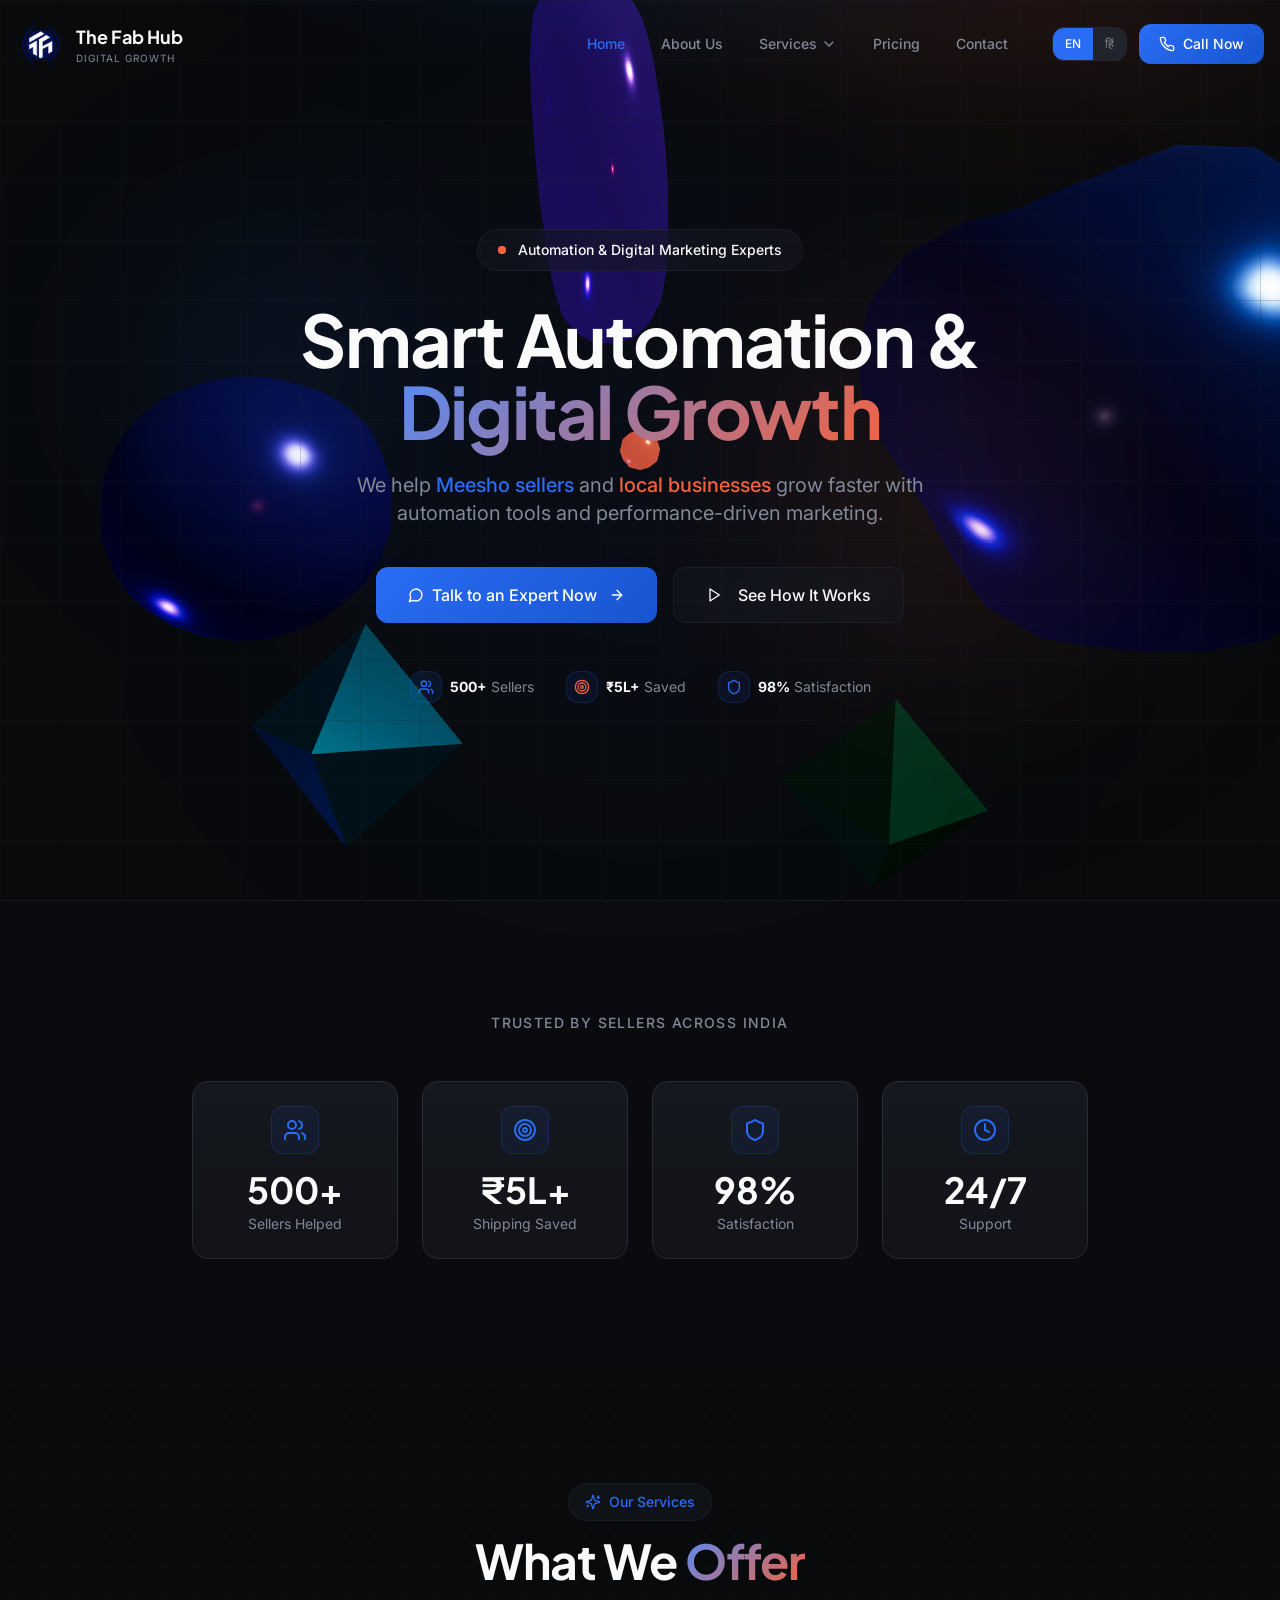
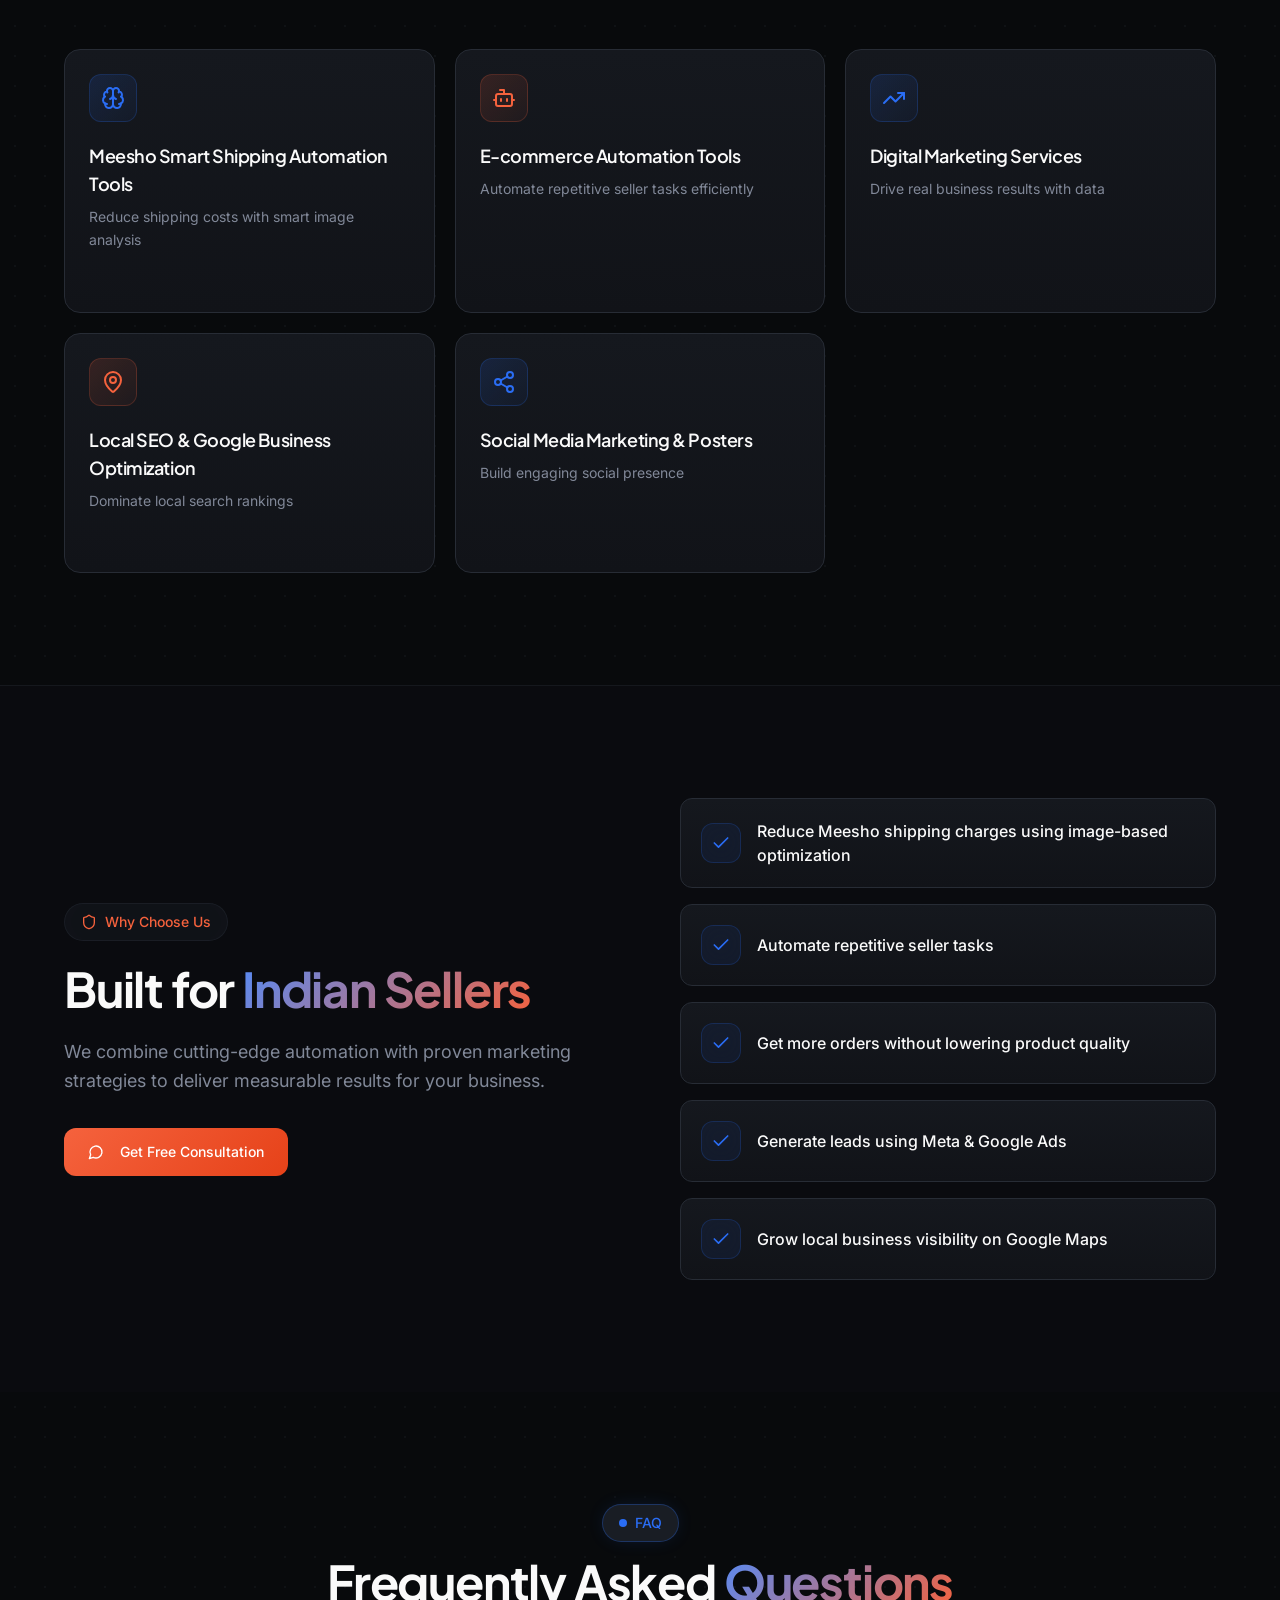
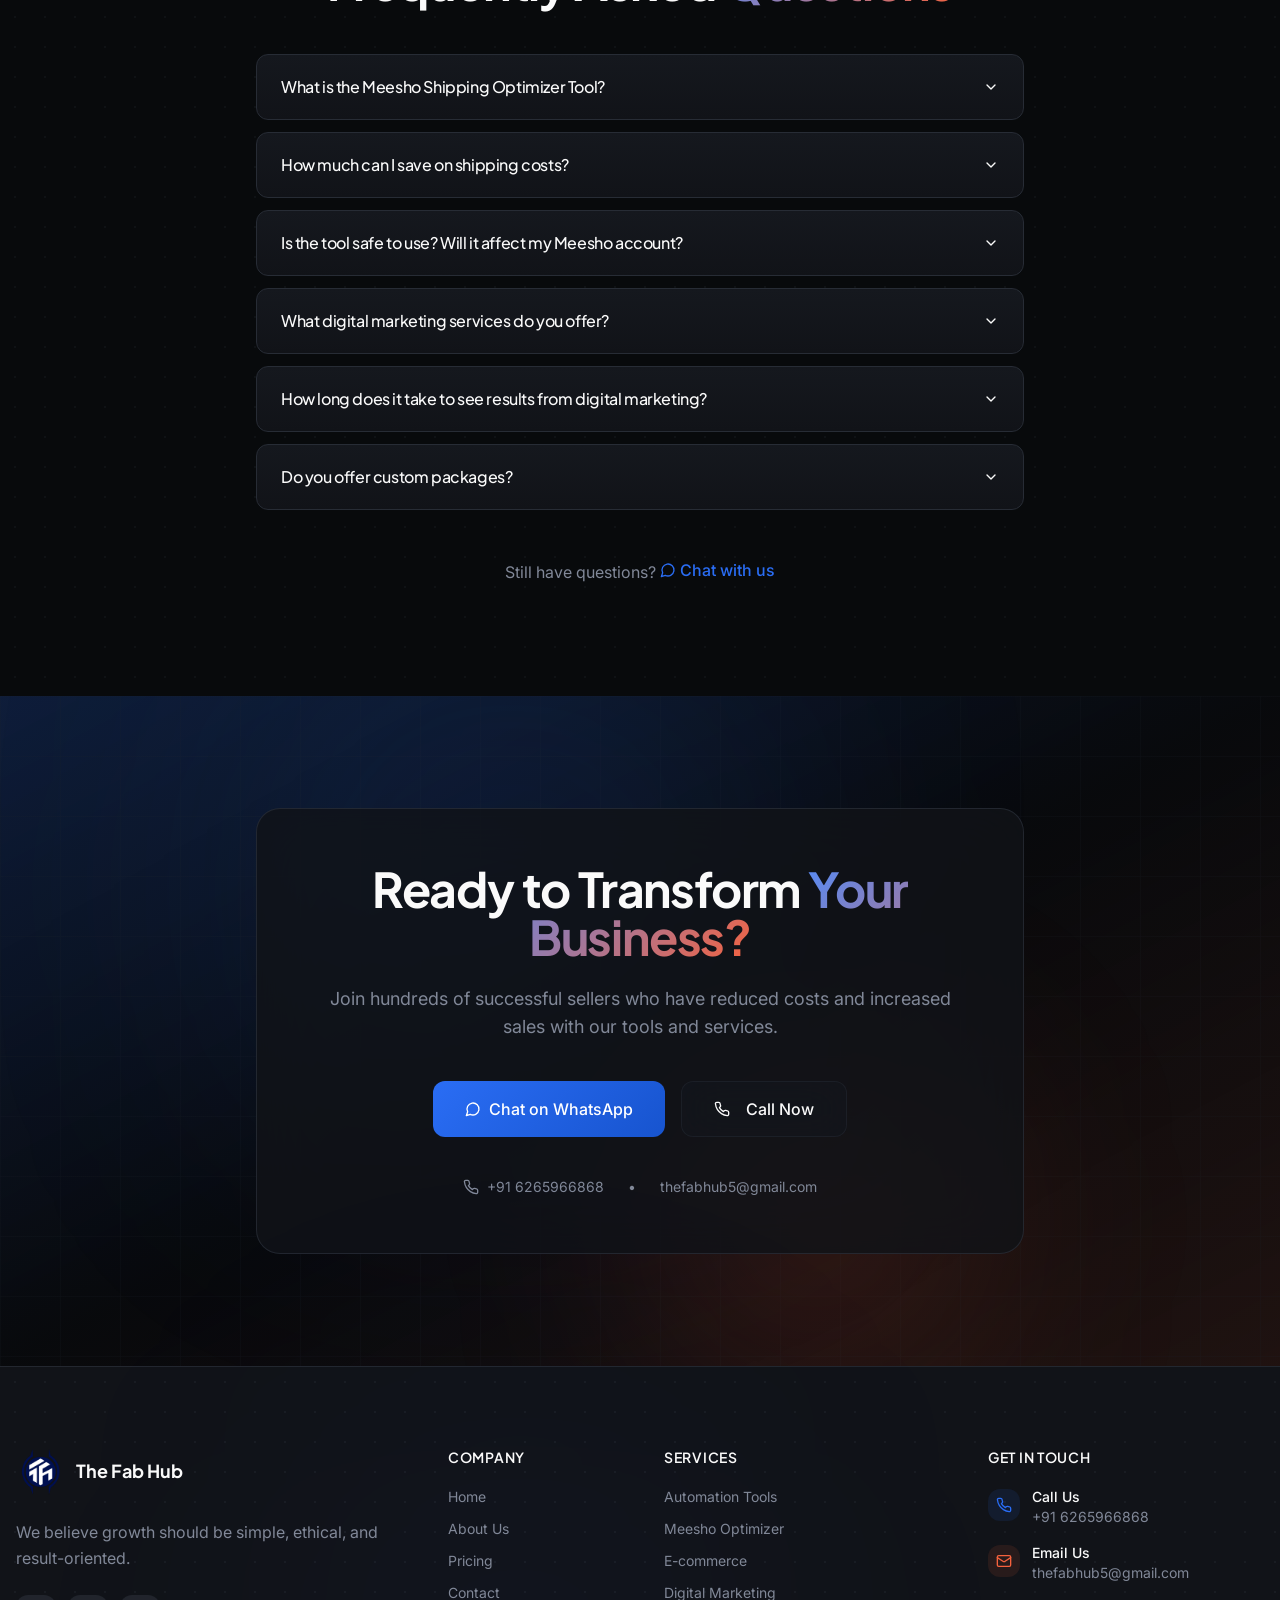
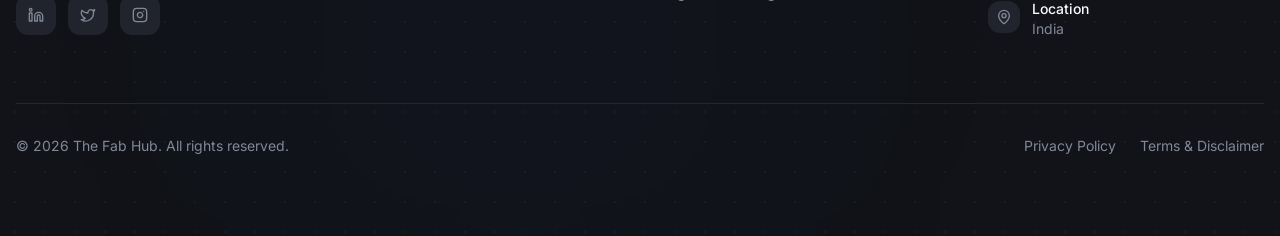
==== commit 99fab467: "index with google tag manager" ====
--- a/index.html
+++ b/index.html
@@ -1,6 +1,14 @@
 <!doctype html>
 <html lang="en">
   <head>
+    <!-- Google Tag Manager -->
+<script>(function(w,d,s,l,i){w[l]=w[l]||[];w[l].push({'gtm.start':
+new Date().getTime(),event:'gtm.js'});var f=d.getElementsByTagName(s)[0],
+j=d.createElement(s),dl=l!='dataLayer'?'&l='+l:'';j.async=true;j.src=
+'https://www.googletagmanager.com/gtm.js?id='+i+dl;f.parentNode.insertBefore(j,f);
+})(window,document,'script','dataLayer','GTM-NK376L5T');</script>
+<!-- End Google Tag Manager -->
+    
     <meta charset="UTF-8" />
     <meta name="viewport" content="width=device-width, initial-scale=1.0" />
     <title>The Fab Hub - Smart Automation & Digital Marketing for Meesho Sellers & Local Businesses</title>
@@ -57,6 +65,10 @@
   </head>
 
   <body>
+    <!-- Google Tag Manager (noscript) -->
+<noscript><iframe src="https://www.googletagmanager.com/ns.html?id=GTM-NK376L5T"
+height="0" width="0" style="display:none;visibility:hidden"></iframe></noscript>
+<!-- End Google Tag Manager (noscript) -->
     <div id="root"></div>
   </body>
 </html>
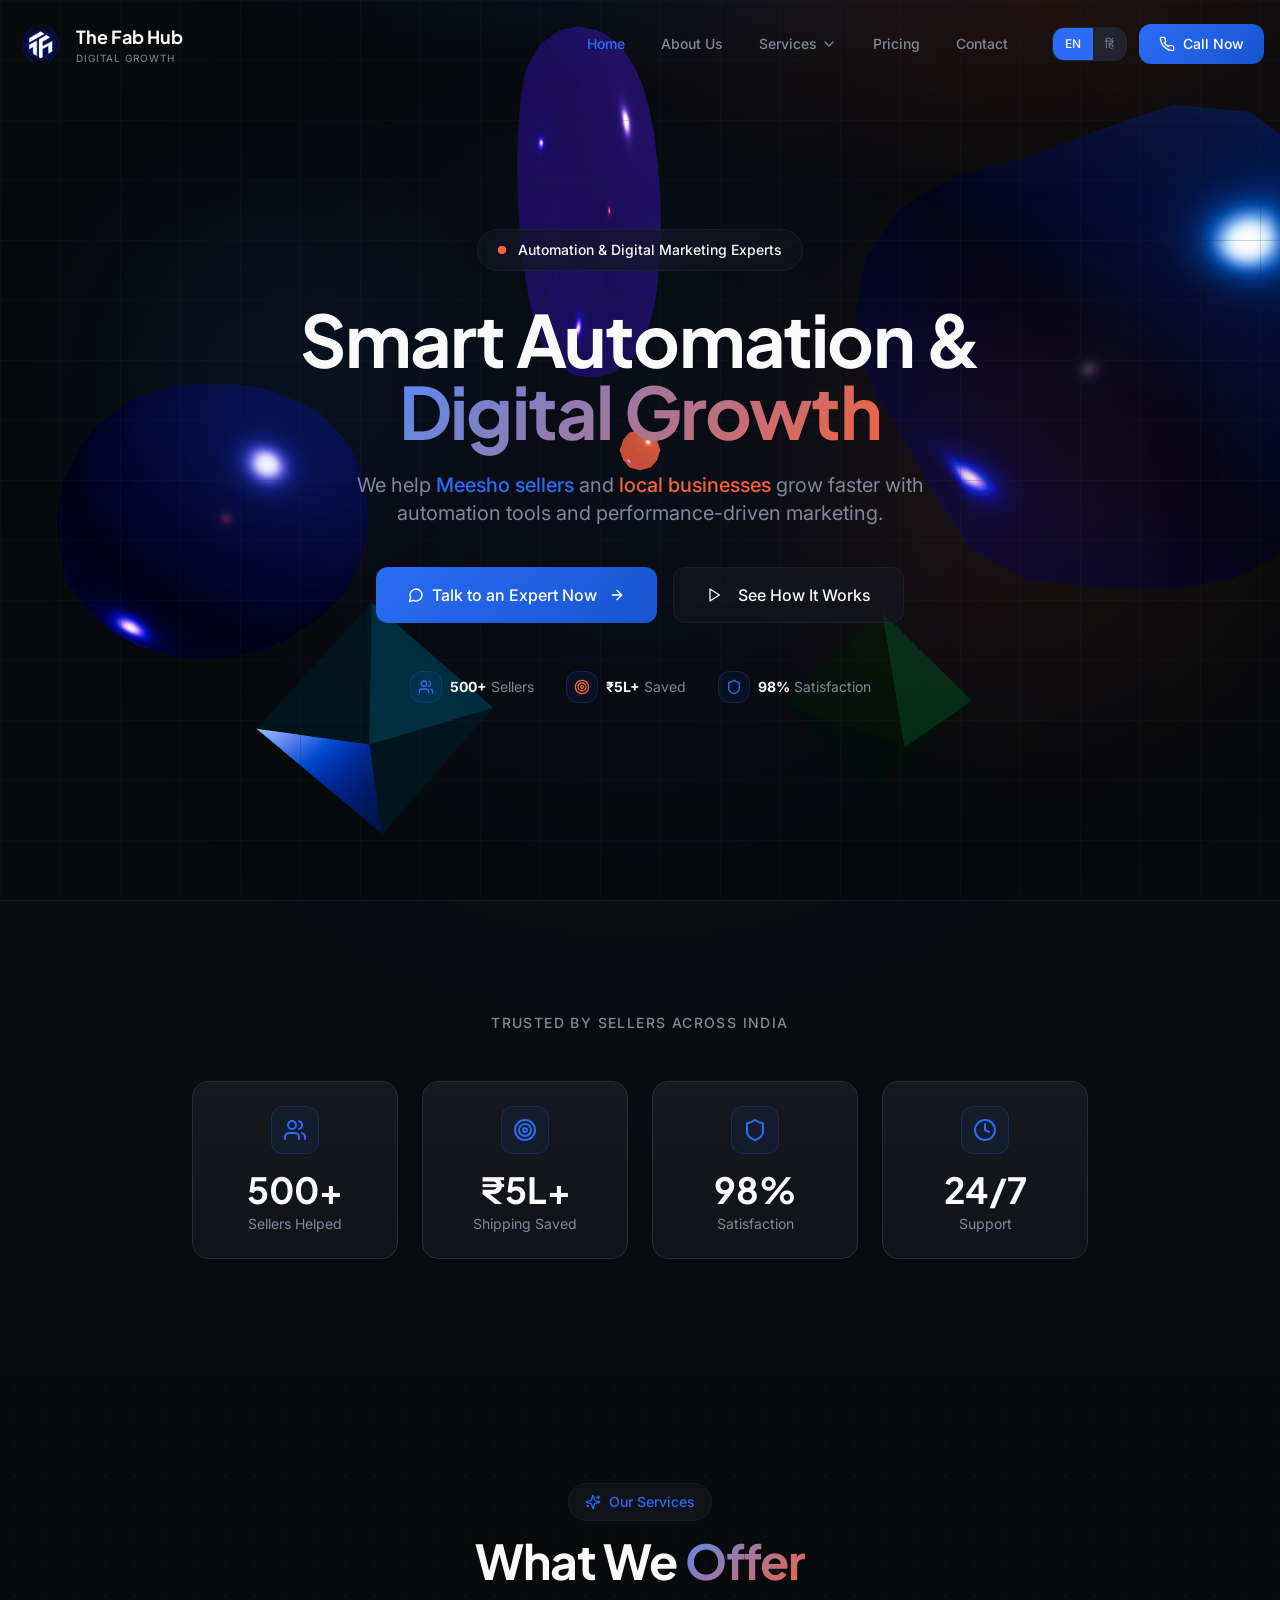
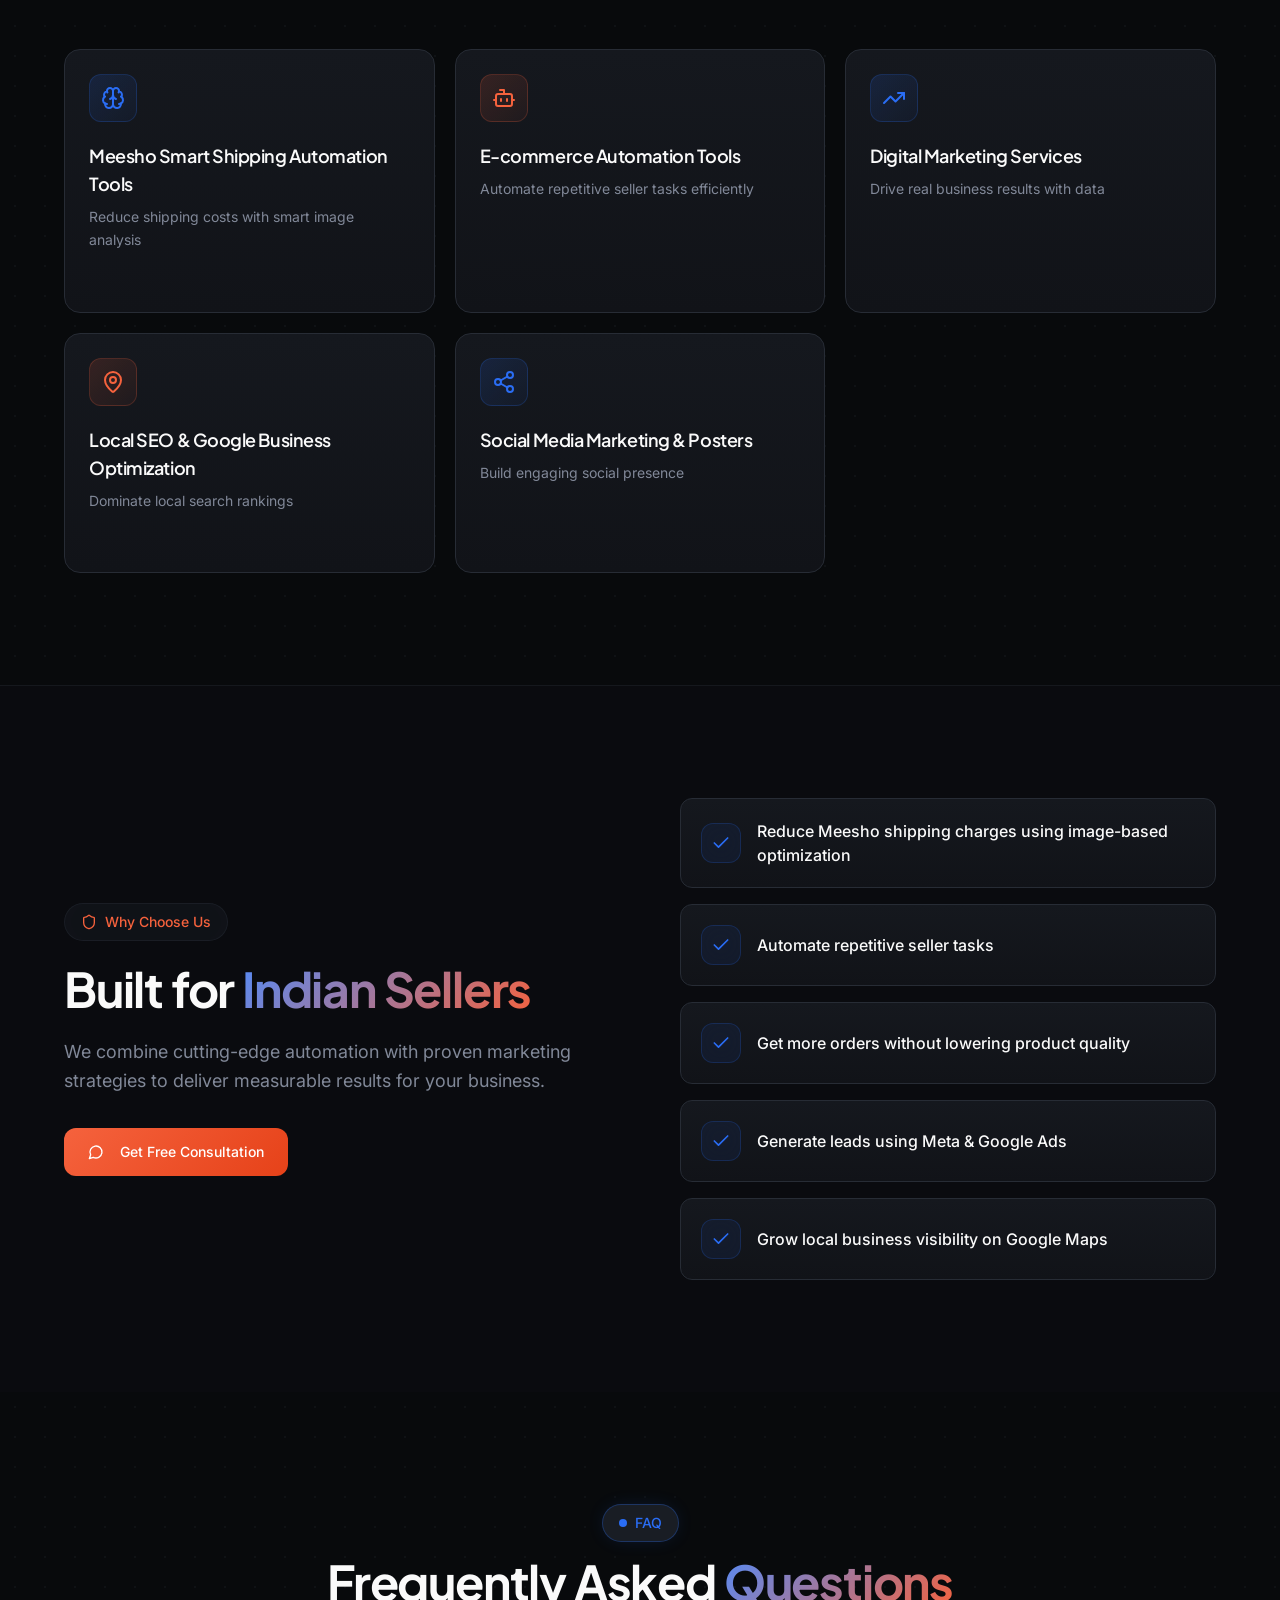
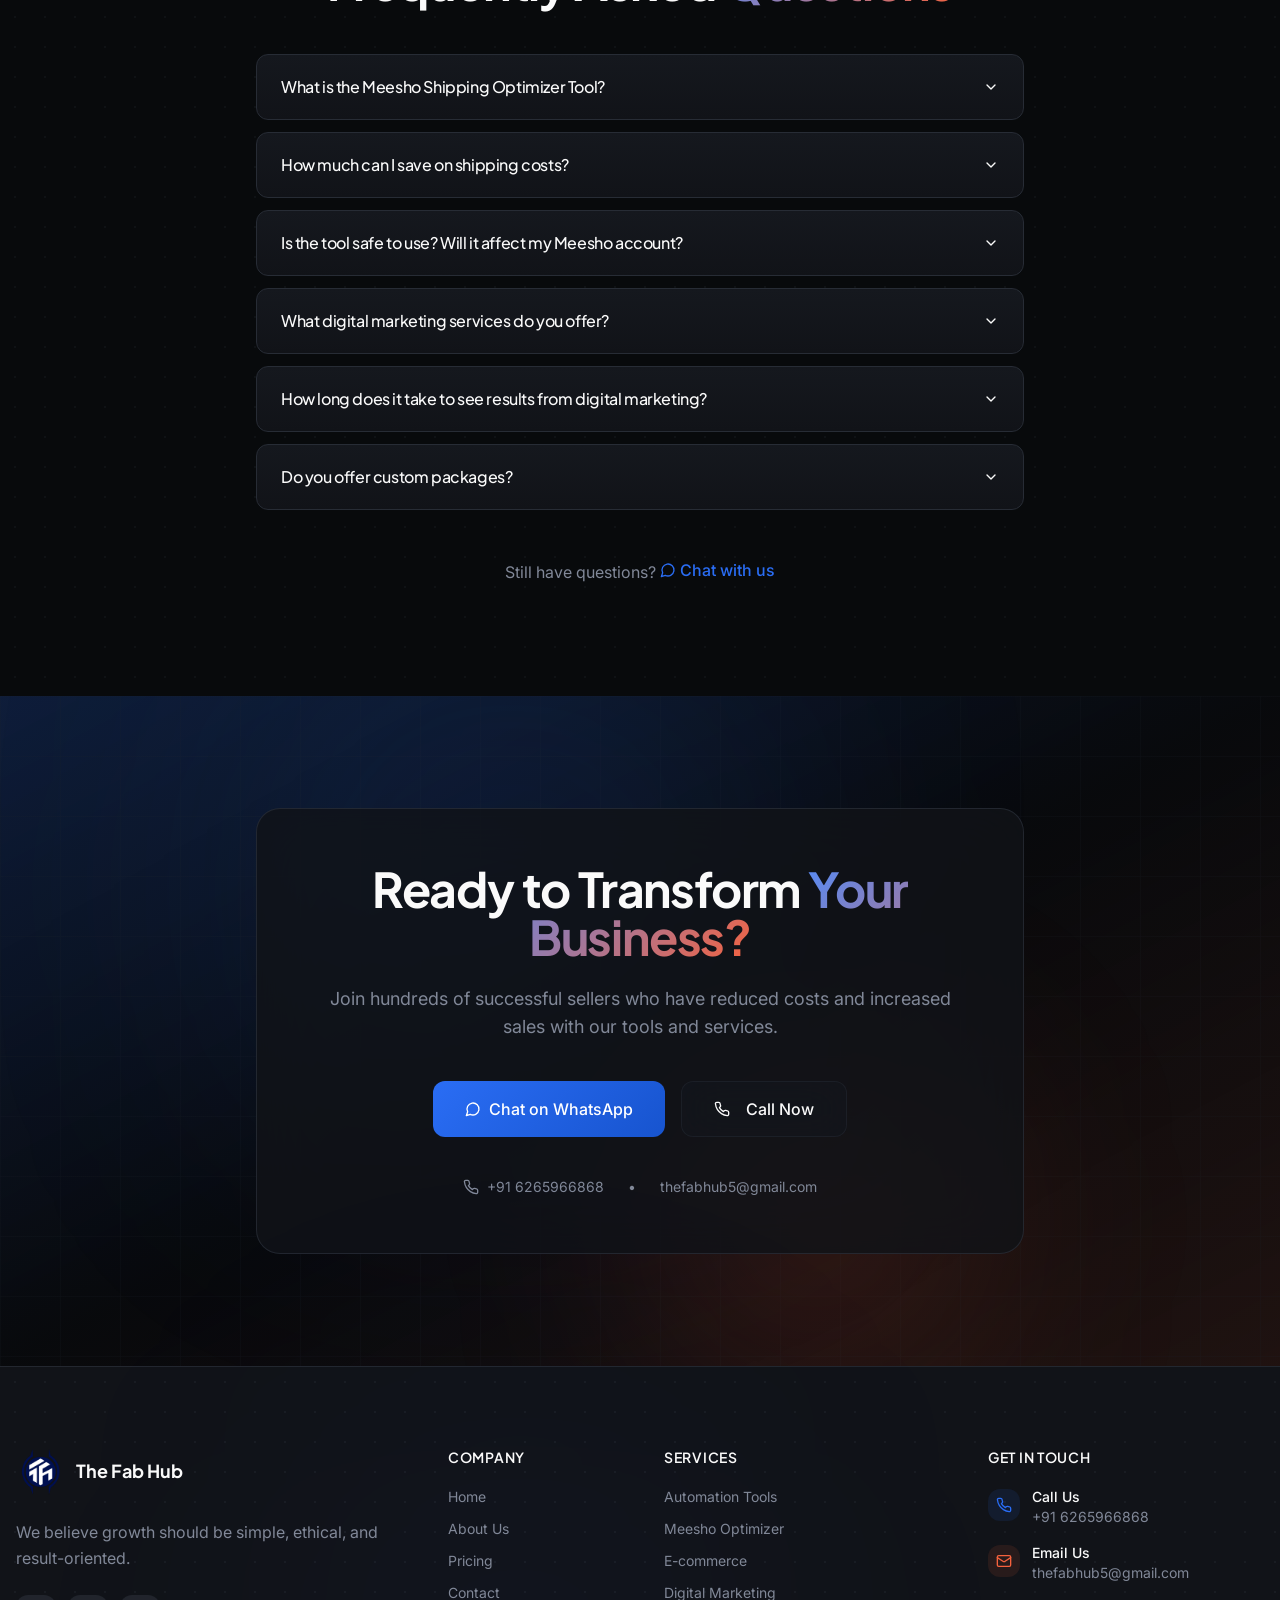
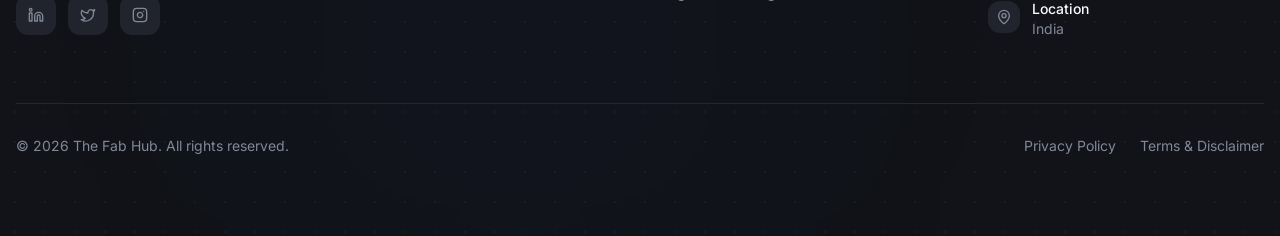
==== commit 31b902e5: "Add files via upload" ====
--- a/index.html
+++ b/index.html
@@ -1,14 +1,13 @@
 <!doctype html>
 <html lang="en">
   <head>
-    <!-- Google Tag Manager -->
+     <!-- Google Tag Manager -->
 <script>(function(w,d,s,l,i){w[l]=w[l]||[];w[l].push({'gtm.start':
 new Date().getTime(),event:'gtm.js'});var f=d.getElementsByTagName(s)[0],
 j=d.createElement(s),dl=l!='dataLayer'?'&l='+l:'';j.async=true;j.src=
 'https://www.googletagmanager.com/gtm.js?id='+i+dl;f.parentNode.insertBefore(j,f);
 })(window,document,'script','dataLayer','GTM-NK376L5T');</script>
 <!-- End Google Tag Manager -->
-    
     <meta charset="UTF-8" />
     <meta name="viewport" content="width=device-width, initial-scale=1.0" />
     <title>The Fab Hub - Smart Automation & Digital Marketing for Meesho Sellers & Local Businesses</title>
@@ -60,12 +59,13 @@
       "openingHours": "Mo-Sa 09:00-18:00"
     }
     </script>
-    <script type="module" crossorigin src="/assets/index-Dts8ueKa.js"></script>
-    <link rel="stylesheet" crossorigin href="/assets/index-Gn2pDuNO.css">
+    <script type="module" crossorigin src="/assets/index-BUeCNYsd.js"></script>
+    <link rel="stylesheet" crossorigin href="/assets/index-BzwQy9go.css">
   </head>
 
   <body>
-    <!-- Google Tag Manager (noscript) -->
+
+      <!-- Google Tag Manager (noscript) -->
 <noscript><iframe src="https://www.googletagmanager.com/ns.html?id=GTM-NK376L5T"
 height="0" width="0" style="display:none;visibility:hidden"></iframe></noscript>
 <!-- End Google Tag Manager (noscript) -->
--- a/assets/index-BzwQy9go.css
+++ b/assets/index-BzwQy9go.css
@@ -0,0 +1 @@
+@import"https://fonts.googleapis.com/css2?family=Inter:wght@300;400;500;600;700;800;900&family=Plus+Jakarta+Sans:wght@400;500;600;700;800&display=swap";*,:before,:after{--tw-border-spacing-x: 0;--tw-border-spacing-y: 0;--tw-translate-x: 0;--tw-translate-y: 0;--tw-rotate: 0;--tw-skew-x: 0;--tw-skew-y: 0;--tw-scale-x: 1;--tw-scale-y: 1;--tw-pan-x: ;--tw-pan-y: ;--tw-pinch-zoom: ;--tw-scroll-snap-strictness: proximity;--tw-gradient-from-position: ;--tw-gradient-via-position: ;--tw-gradient-to-position: ;--tw-ordinal: ;--tw-slashed-zero: ;--tw-numeric-figure: ;--tw-numeric-spacing: ;--tw-numeric-fraction: ;--tw-ring-inset: ;--tw-ring-offset-width: 0px;--tw-ring-offset-color: #fff;--tw-ring-color: rgb(59 130 246 / .5);--tw-ring-offset-shadow: 0 0 #0000;--tw-ring-shadow: 0 0 #0000;--tw-shadow: 0 0 #0000;--tw-shadow-colored: 0 0 #0000;--tw-blur: ;--tw-brightness: ;--tw-contrast: ;--tw-grayscale: ;--tw-hue-rotate: ;--tw-invert: ;--tw-saturate: ;--tw-sepia: ;--tw-drop-shadow: ;--tw-backdrop-blur: ;--tw-backdrop-brightness: ;--tw-backdrop-contrast: ;--tw-backdrop-grayscale: ;--tw-backdrop-hue-rotate: ;--tw-backdrop-invert: ;--tw-backdrop-opacity: ;--tw-backdrop-saturate: ;--tw-backdrop-sepia: ;--tw-contain-size: ;--tw-contain-layout: ;--tw-contain-paint: ;--tw-contain-style: }::backdrop{--tw-border-spacing-x: 0;--tw-border-spacing-y: 0;--tw-translate-x: 0;--tw-translate-y: 0;--tw-rotate: 0;--tw-skew-x: 0;--tw-skew-y: 0;--tw-scale-x: 1;--tw-scale-y: 1;--tw-pan-x: ;--tw-pan-y: ;--tw-pinch-zoom: ;--tw-scroll-snap-strictness: proximity;--tw-gradient-from-position: ;--tw-gradient-via-position: ;--tw-gradient-to-position: ;--tw-ordinal: ;--tw-slashed-zero: ;--tw-numeric-figure: ;--tw-numeric-spacing: ;--tw-numeric-fraction: ;--tw-ring-inset: ;--tw-ring-offset-width: 0px;--tw-ring-offset-color: #fff;--tw-ring-color: rgb(59 130 246 / .5);--tw-ring-offset-shadow: 0 0 #0000;--tw-ring-shadow: 0 0 #0000;--tw-shadow: 0 0 #0000;--tw-shadow-colored: 0 0 #0000;--tw-blur: ;--tw-brightness: ;--tw-contrast: ;--tw-grayscale: ;--tw-hue-rotate: ;--tw-invert: ;--tw-saturate: ;--tw-sepia: ;--tw-drop-shadow: ;--tw-backdrop-blur: ;--tw-backdrop-brightness: ;--tw-backdrop-contrast: ;--tw-backdrop-grayscale: ;--tw-backdrop-hue-rotate: ;--tw-backdrop-invert: ;--tw-backdrop-opacity: ;--tw-backdrop-saturate: ;--tw-backdrop-sepia: ;--tw-contain-size: ;--tw-contain-layout: ;--tw-contain-paint: ;--tw-contain-style: }*,:before,:after{box-sizing:border-box;border-width:0;border-style:solid;border-color:#e5e7eb}:before,:after{--tw-content: ""}html,:host{line-height:1.5;-webkit-text-size-adjust:100%;-moz-tab-size:4;-o-tab-size:4;tab-size:4;font-family:Inter,ui-sans-serif,system-ui,-apple-system,BlinkMacSystemFont,Segoe UI,Roboto,sans-serif;font-feature-settings:normal;font-variation-settings:normal;-webkit-tap-highlight-color:transparent}body{margin:0;line-height:inherit}hr{height:0;color:inherit;border-top-width:1px}abbr:where([title]){-webkit-text-decoration:underline dotted;text-decoration:underline dotted}h1,h2,h3,h4,h5,h6{font-size:inherit;font-weight:inherit}a{color:inherit;text-decoration:inherit}b,strong{font-weight:bolder}code,kbd,samp,pre{font-family:ui-monospace,SFMono-Regular,Menlo,Monaco,Consolas,Liberation Mono,Courier New,monospace;font-feature-settings:normal;font-variation-settings:normal;font-size:1em}small{font-size:80%}sub,sup{font-size:75%;line-height:0;position:relative;vertical-align:baseline}sub{bottom:-.25em}sup{top:-.5em}table{text-indent:0;border-color:inherit;border-collapse:collapse}button,input,optgroup,select,textarea{font-family:inherit;font-feature-settings:inherit;font-variation-settings:inherit;font-size:100%;font-weight:inherit;line-height:inherit;letter-spacing:inherit;color:inherit;margin:0;padding:0}button,select{text-transform:none}button,input:where([type=button]),input:where([type=reset]),input:where([type=submit]){-webkit-appearance:button;background-color:transparent;background-image:none}:-moz-focusring{outline:auto}:-moz-ui-invalid{box-shadow:none}progress{vertical-align:baseline}::-webkit-inner-spin-button,::-webkit-outer-spin-button{height:auto}[type=search]{-webkit-appearance:textfield;outline-offset:-2px}::-webkit-search-decoration{-webkit-appearance:none}::-webkit-file-upload-button{-webkit-appearance:button;font:inherit}summary{display:list-item}blockquote,dl,dd,h1,h2,h3,h4,h5,h6,hr,figure,p,pre{margin:0}fieldset{margin:0;padding:0}legend{padding:0}ol,ul,menu{list-style:none;margin:0;padding:0}dialog{padding:0}textarea{resize:vertical}input::-moz-placeholder,textarea::-moz-placeholder{opacity:1;color:#9ca3af}input::placeholder,textarea::placeholder{opacity:1;color:#9ca3af}button,[role=button]{cursor:pointer}:disabled{cursor:default}img,svg,video,canvas,audio,iframe,embed,object{display:block;vertical-align:middle}img,video{max-width:100%;height:auto}[hidden]:where(:not([hidden=until-found])){display:none}:root{--background: 220 20% 4%;--foreground: 0 0% 98%;--card: 220 18% 8%;--card-foreground: 0 0% 98%;--popover: 220 18% 10%;--popover-foreground: 0 0% 98%;--primary: 220 90% 56%;--primary-foreground: 0 0% 100%;--secondary: 220 15% 15%;--secondary-foreground: 0 0% 90%;--muted: 220 15% 12%;--muted-foreground: 220 10% 55%;--accent: 12 90% 60%;--accent-foreground: 0 0% 100%;--destructive: 0 72% 50%;--destructive-foreground: 0 85% 97%;--border: 220 15% 16%;--input: 220 15% 16%;--ring: 220 90% 56%;--radius: .75rem;--sidebar-background: 220 18% 6%;--sidebar-foreground: 0 0% 98%;--sidebar-primary: 220 90% 56%;--sidebar-primary-foreground: 0 0% 100%;--sidebar-accent: 12 90% 60%;--sidebar-accent-foreground: 0 0% 100%;--sidebar-border: 220 15% 16%;--sidebar-ring: 220 90% 56%;--chart-1: 220 90% 56%;--chart-2: 12 90% 60%;--chart-3: 160 70% 45%;--chart-4: 280 70% 55%;--chart-5: 45 90% 55%;--font-sans: "Inter", ui-sans-serif, system-ui, sans-serif;--font-display: "Plus Jakarta Sans", ui-sans-serif, system-ui, sans-serif}*{border-color:hsl(var(--border))}body{background-color:hsl(var(--background));color:hsl(var(--foreground));-webkit-font-smoothing:antialiased;-moz-osx-font-smoothing:grayscale;font-family:var(--font-sans)}h1,h2,h3,h4,h5,h6{font-family:var(--font-display);font-weight:700;letter-spacing:-.025em}::-moz-selection{background:#2a6df44d}::selection{background:#2a6df44d}.container{width:100%;margin-right:auto;margin-left:auto;padding-right:2rem;padding-left:2rem}@media (min-width: 1400px){.container{max-width:1400px}}.sr-only{position:absolute;width:1px;height:1px;padding:0;margin:-1px;overflow:hidden;clip:rect(0,0,0,0);white-space:nowrap;border-width:0}.pointer-events-none{pointer-events:none}.pointer-events-auto{pointer-events:auto}.visible{visibility:visible}.invisible{visibility:hidden}.fixed{position:fixed}.absolute{position:absolute}.relative{position:relative}.inset-0{top:0;right:0;bottom:0;left:0}.inset-x-0{left:0;right:0}.inset-y-0{top:0;bottom:0}.-bottom-12{bottom:-3rem}.-left-12{left:-3rem}.-left-32{left:-8rem}.-right-12{right:-3rem}.-right-32{right:-8rem}.-top-12{top:-3rem}.bottom-0{bottom:0}.bottom-1\/3{bottom:33.333333%}.bottom-1\/4{bottom:25%}.bottom-10{bottom:2.5rem}.left-0{left:0}.left-1{left:.25rem}.left-1\/2{left:50%}.left-1\/4{left:25%}.left-10{left:2.5rem}.left-2{left:.5rem}.left-\[10\%\]{left:10%}.left-\[50\%\]{left:50%}.right-0{right:0}.right-1{right:.25rem}.right-1\/4{right:25%}.right-10{right:2.5rem}.right-2{right:.5rem}.right-3{right:.75rem}.right-4{right:1rem}.right-\[5\%\]{right:5%}.top-0{top:0}.top-1\.5{top:.375rem}.top-1\/2{top:50%}.top-1\/3{top:33.333333%}.top-1\/4{top:25%}.top-10{top:2.5rem}.top-2{top:.5rem}.top-3\.5{top:.875rem}.top-4{top:1rem}.top-\[1px\]{top:1px}.top-\[50\%\]{top:50%}.top-\[60\%\]{top:60%}.top-full{top:100%}.z-0{z-index:0}.z-10{z-index:10}.z-20{z-index:20}.z-50{z-index:50}.z-\[100\]{z-index:100}.z-\[1\]{z-index:1}.-mx-1{margin-left:-.25rem;margin-right:-.25rem}.mx-2{margin-left:.5rem;margin-right:.5rem}.mx-3\.5{margin-left:.875rem;margin-right:.875rem}.mx-auto{margin-left:auto;margin-right:auto}.my-0\.5{margin-top:.125rem;margin-bottom:.125rem}.my-1{margin-top:.25rem;margin-bottom:.25rem}.my-2{margin-top:.5rem;margin-bottom:.5rem}.-ml-4{margin-left:-1rem}.-mt-4{margin-top:-1rem}.mb-1{margin-bottom:.25rem}.mb-10{margin-bottom:2.5rem}.mb-12{margin-bottom:3rem}.mb-16{margin-bottom:4rem}.mb-2{margin-bottom:.5rem}.mb-3{margin-bottom:.75rem}.mb-4{margin-bottom:1rem}.mb-5{margin-bottom:1.25rem}.mb-6{margin-bottom:1.5rem}.mb-8{margin-bottom:2rem}.ml-1{margin-left:.25rem}.ml-6{margin-left:1.5rem}.ml-auto{margin-left:auto}.mr-2{margin-right:.5rem}.mt-0\.5{margin-top:.125rem}.mt-1\.5{margin-top:.375rem}.mt-10{margin-top:2.5rem}.mt-12{margin-top:3rem}.mt-16{margin-top:4rem}.mt-2{margin-top:.5rem}.mt-24{margin-top:6rem}.mt-3{margin-top:.75rem}.mt-4{margin-top:1rem}.mt-6{margin-top:1.5rem}.mt-8{margin-top:2rem}.mt-auto{margin-top:auto}.block{display:block}.flex{display:flex}.inline-flex{display:inline-flex}.table{display:table}.grid{display:grid}.hidden{display:none}.aspect-square{aspect-ratio:1 / 1}.aspect-video{aspect-ratio:16 / 9}.size-4{width:1rem;height:1rem}.h-1{height:.25rem}.h-1\.5{height:.375rem}.h-10{height:2.5rem}.h-11{height:2.75rem}.h-12{height:3rem}.h-14{height:3.5rem}.h-16{height:4rem}.h-2{height:.5rem}.h-2\.5{height:.625rem}.h-20{height:5rem}.h-3{height:.75rem}.h-3\.5{height:.875rem}.h-32{height:8rem}.h-4{height:1rem}.h-48{height:12rem}.h-5{height:1.25rem}.h-6{height:1.5rem}.h-7{height:1.75rem}.h-72{height:18rem}.h-8{height:2rem}.h-9{height:2.25rem}.h-96{height:24rem}.h-\[1px\]{height:1px}.h-\[300px\]{height:300px}.h-\[400px\]{height:400px}.h-\[600px\]{height:600px}.h-\[var\(--radix-navigation-menu-viewport-height\)\]{height:var(--radix-navigation-menu-viewport-height)}.h-\[var\(--radix-select-trigger-height\)\]{height:var(--radix-select-trigger-height)}.h-auto{height:auto}.h-full{height:100%}.h-px{height:1px}.h-svh{height:100svh}.max-h-0{max-height:0px}.max-h-96{max-height:24rem}.max-h-\[300px\]{max-height:300px}.max-h-\[500px\]{max-height:500px}.max-h-screen{max-height:100vh}.min-h-0{min-height:0px}.min-h-\[80px\]{min-height:80px}.min-h-screen{min-height:100vh}.min-h-svh{min-height:100svh}.w-0{width:0px}.w-1{width:.25rem}.w-1\.5{width:.375rem}.w-10{width:2.5rem}.w-11{width:2.75rem}.w-12{width:3rem}.w-14{width:3.5rem}.w-16{width:4rem}.w-2{width:.5rem}.w-2\.5{width:.625rem}.w-20{width:5rem}.w-3{width:.75rem}.w-3\.5{width:.875rem}.w-3\/4{width:75%}.w-32{width:8rem}.w-4{width:1rem}.w-48{width:12rem}.w-5{width:1.25rem}.w-56{width:14rem}.w-6{width:1.5rem}.w-64{width:16rem}.w-7{width:1.75rem}.w-72{width:18rem}.w-8{width:2rem}.w-9{width:2.25rem}.w-96{width:24rem}.w-\[--sidebar-width\]{width:var(--sidebar-width)}.w-\[100px\]{width:100px}.w-\[1px\]{width:1px}.w-\[300px\]{width:300px}.w-\[400px\]{width:400px}.w-\[600px\]{width:600px}.w-auto{width:auto}.w-full{width:100%}.w-max{width:-moz-max-content;width:max-content}.w-px{width:1px}.min-w-0{min-width:0px}.min-w-5{min-width:1.25rem}.min-w-\[12rem\]{min-width:12rem}.min-w-\[8rem\]{min-width:8rem}.min-w-\[var\(--radix-select-trigger-width\)\]{min-width:var(--radix-select-trigger-width)}.max-w-2xl{max-width:42rem}.max-w-3xl{max-width:48rem}.max-w-4xl{max-width:56rem}.max-w-5xl{max-width:64rem}.max-w-6xl{max-width:72rem}.max-w-\[--skeleton-width\]{max-width:var(--skeleton-width)}.max-w-full{max-width:100%}.max-w-lg{max-width:32rem}.max-w-max{max-width:-moz-max-content;max-width:max-content}.max-w-sm{max-width:24rem}.flex-1{flex:1 1 0%}.shrink-0{flex-shrink:0}.grow{flex-grow:1}.grow-0{flex-grow:0}.basis-full{flex-basis:100%}.caption-bottom{caption-side:bottom}.border-collapse{border-collapse:collapse}.-translate-x-1\/2{--tw-translate-x: -50%;transform:translate(var(--tw-translate-x),var(--tw-translate-y)) rotate(var(--tw-rotate)) skew(var(--tw-skew-x)) skewY(var(--tw-skew-y)) scaleX(var(--tw-scale-x)) scaleY(var(--tw-scale-y))}.-translate-x-2{--tw-translate-x: -.5rem;transform:translate(var(--tw-translate-x),var(--tw-translate-y)) rotate(var(--tw-rotate)) skew(var(--tw-skew-x)) skewY(var(--tw-skew-y)) scaleX(var(--tw-scale-x)) scaleY(var(--tw-scale-y))}.-translate-x-px{--tw-translate-x: -1px;transform:translate(var(--tw-translate-x),var(--tw-translate-y)) rotate(var(--tw-rotate)) skew(var(--tw-skew-x)) skewY(var(--tw-skew-y)) scaleX(var(--tw-scale-x)) scaleY(var(--tw-scale-y))}.-translate-y-1\/2{--tw-translate-y: -50%;transform:translate(var(--tw-translate-x),var(--tw-translate-y)) rotate(var(--tw-rotate)) skew(var(--tw-skew-x)) skewY(var(--tw-skew-y)) scaleX(var(--tw-scale-x)) scaleY(var(--tw-scale-y))}.-translate-y-2{--tw-translate-y: -.5rem;transform:translate(var(--tw-translate-x),var(--tw-translate-y)) rotate(var(--tw-rotate)) skew(var(--tw-skew-x)) skewY(var(--tw-skew-y)) scaleX(var(--tw-scale-x)) scaleY(var(--tw-scale-y))}.translate-x-\[-50\%\]{--tw-translate-x: -50%;transform:translate(var(--tw-translate-x),var(--tw-translate-y)) rotate(var(--tw-rotate)) skew(var(--tw-skew-x)) skewY(var(--tw-skew-y)) scaleX(var(--tw-scale-x)) scaleY(var(--tw-scale-y))}.translate-x-px{--tw-translate-x: 1px;transform:translate(var(--tw-translate-x),var(--tw-translate-y)) rotate(var(--tw-rotate)) skew(var(--tw-skew-x)) skewY(var(--tw-skew-y)) scaleX(var(--tw-scale-x)) scaleY(var(--tw-scale-y))}.translate-y-0{--tw-translate-y: 0px;transform:translate(var(--tw-translate-x),var(--tw-translate-y)) rotate(var(--tw-rotate)) skew(var(--tw-skew-x)) skewY(var(--tw-skew-y)) scaleX(var(--tw-scale-x)) scaleY(var(--tw-scale-y))}.translate-y-2{--tw-translate-y: .5rem;transform:translate(var(--tw-translate-x),var(--tw-translate-y)) rotate(var(--tw-rotate)) skew(var(--tw-skew-x)) skewY(var(--tw-skew-y)) scaleX(var(--tw-scale-x)) scaleY(var(--tw-scale-y))}.translate-y-\[-50\%\]{--tw-translate-y: -50%;transform:translate(var(--tw-translate-x),var(--tw-translate-y)) rotate(var(--tw-rotate)) skew(var(--tw-skew-x)) skewY(var(--tw-skew-y)) scaleX(var(--tw-scale-x)) scaleY(var(--tw-scale-y))}.rotate-180{--tw-rotate: 180deg;transform:translate(var(--tw-translate-x),var(--tw-translate-y)) rotate(var(--tw-rotate)) skew(var(--tw-skew-x)) skewY(var(--tw-skew-y)) scaleX(var(--tw-scale-x)) scaleY(var(--tw-scale-y))}.rotate-45{--tw-rotate: 45deg;transform:translate(var(--tw-translate-x),var(--tw-translate-y)) rotate(var(--tw-rotate)) skew(var(--tw-skew-x)) skewY(var(--tw-skew-y)) scaleX(var(--tw-scale-x)) scaleY(var(--tw-scale-y))}.rotate-90{--tw-rotate: 90deg;transform:translate(var(--tw-translate-x),var(--tw-translate-y)) rotate(var(--tw-rotate)) skew(var(--tw-skew-x)) skewY(var(--tw-skew-y)) scaleX(var(--tw-scale-x)) scaleY(var(--tw-scale-y))}.transform{transform:translate(var(--tw-translate-x),var(--tw-translate-y)) rotate(var(--tw-rotate)) skew(var(--tw-skew-x)) skewY(var(--tw-skew-y)) scaleX(var(--tw-scale-x)) scaleY(var(--tw-scale-y))}@keyframes ping{75%,to{transform:scale(2);opacity:0}}.animate-ping{animation:ping 1s cubic-bezier(0,0,.2,1) infinite}@keyframes pulse{50%{opacity:.5}}.animate-pulse{animation:pulse 2s cubic-bezier(.4,0,.6,1) infinite}@keyframes spin{to{transform:rotate(360deg)}}.animate-spin{animation:spin 1s linear infinite}.cursor-default{cursor:default}.cursor-pointer{cursor:pointer}.touch-none{touch-action:none}.select-none{-webkit-user-select:none;-moz-user-select:none;user-select:none}.resize-none{resize:none}.list-none{list-style-type:none}.grid-cols-2{grid-template-columns:repeat(2,minmax(0,1fr))}.flex-row{flex-direction:row}.flex-col{flex-direction:column}.flex-col-reverse{flex-direction:column-reverse}.flex-wrap{flex-wrap:wrap}.items-start{align-items:flex-start}.items-end{align-items:flex-end}.items-center{align-items:center}.items-stretch{align-items:stretch}.justify-center{justify-content:center}.justify-between{justify-content:space-between}.gap-1{gap:.25rem}.gap-1\.5{gap:.375rem}.gap-10{gap:2.5rem}.gap-12{gap:3rem}.gap-2{gap:.5rem}.gap-3{gap:.75rem}.gap-4{gap:1rem}.gap-5{gap:1.25rem}.gap-6{gap:1.5rem}.gap-8{gap:2rem}.space-x-1>:not([hidden])~:not([hidden]){--tw-space-x-reverse: 0;margin-right:calc(.25rem * var(--tw-space-x-reverse));margin-left:calc(.25rem * calc(1 - var(--tw-space-x-reverse)))}.space-x-4>:not([hidden])~:not([hidden]){--tw-space-x-reverse: 0;margin-right:calc(1rem * var(--tw-space-x-reverse));margin-left:calc(1rem * calc(1 - var(--tw-space-x-reverse)))}.space-y-1>:not([hidden])~:not([hidden]){--tw-space-y-reverse: 0;margin-top:calc(.25rem * calc(1 - var(--tw-space-y-reverse)));margin-bottom:calc(.25rem * var(--tw-space-y-reverse))}.space-y-1\.5>:not([hidden])~:not([hidden]){--tw-space-y-reverse: 0;margin-top:calc(.375rem * calc(1 - var(--tw-space-y-reverse)));margin-bottom:calc(.375rem * var(--tw-space-y-reverse))}.space-y-2>:not([hidden])~:not([hidden]){--tw-space-y-reverse: 0;margin-top:calc(.5rem * calc(1 - var(--tw-space-y-reverse)));margin-bottom:calc(.5rem * var(--tw-space-y-reverse))}.space-y-3>:not([hidden])~:not([hidden]){--tw-space-y-reverse: 0;margin-top:calc(.75rem * calc(1 - var(--tw-space-y-reverse)));margin-bottom:calc(.75rem * var(--tw-space-y-reverse))}.space-y-4>:not([hidden])~:not([hidden]){--tw-space-y-reverse: 0;margin-top:calc(1rem * calc(1 - var(--tw-space-y-reverse)));margin-bottom:calc(1rem * var(--tw-space-y-reverse))}.space-y-5>:not([hidden])~:not([hidden]){--tw-space-y-reverse: 0;margin-top:calc(1.25rem * calc(1 - var(--tw-space-y-reverse)));margin-bottom:calc(1.25rem * var(--tw-space-y-reverse))}.overflow-auto{overflow:auto}.overflow-hidden{overflow:hidden}.overflow-y-auto{overflow-y:auto}.overflow-x-hidden{overflow-x:hidden}.whitespace-nowrap{white-space:nowrap}.break-words{overflow-wrap:break-word}.rounded-2xl{border-radius:1rem}.rounded-3xl{border-radius:1.5rem}.rounded-\[2px\]{border-radius:2px}.rounded-\[inherit\]{border-radius:inherit}.rounded-full{border-radius:9999px}.rounded-lg{border-radius:var(--radius)}.rounded-md{border-radius:calc(var(--radius) - 2px)}.rounded-none{border-radius:0}.rounded-sm{border-radius:calc(var(--radius) - 4px)}.rounded-xl{border-radius:.75rem}.rounded-t-\[10px\]{border-top-left-radius:10px;border-top-right-radius:10px}.rounded-tl-sm{border-top-left-radius:calc(var(--radius) - 4px)}.border{border-width:1px}.border-0{border-width:0px}.border-2{border-width:2px}.border-\[1\.5px\]{border-width:1.5px}.border-y{border-top-width:1px;border-bottom-width:1px}.border-b{border-bottom-width:1px}.border-l{border-left-width:1px}.border-r{border-right-width:1px}.border-t{border-top-width:1px}.border-t-2{border-top-width:2px}.border-dashed{border-style:dashed}.border-\[--color-border\]{border-color:var(--color-border)}.border-accent\/20{border-color:hsl(var(--accent) / .2)}.border-border{border-color:hsl(var(--border))}.border-border\/50{border-color:hsl(var(--border) / .5)}.border-current{border-color:currentColor}.border-destructive{border-color:hsl(var(--destructive))}.border-destructive\/20{border-color:hsl(var(--destructive) / .2)}.border-destructive\/50{border-color:hsl(var(--destructive) / .5)}.border-input{border-color:hsl(var(--input))}.border-primary{border-color:hsl(var(--primary))}.border-primary\/20{border-color:hsl(var(--primary) / .2)}.border-primary\/50{border-color:hsl(var(--primary) / .5)}.border-sidebar-border{border-color:hsl(var(--sidebar-border))}.border-transparent{border-color:transparent}.border-l-transparent{border-left-color:transparent}.border-t-transparent{border-top-color:transparent}.bg-\[--color-bg\]{background-color:var(--color-bg)}.bg-accent{background-color:hsl(var(--accent))}.bg-accent\/10{background-color:hsl(var(--accent) / .1)}.bg-accent\/15{background-color:hsl(var(--accent) / .15)}.bg-accent\/20{background-color:hsl(var(--accent) / .2)}.bg-background{background-color:hsl(var(--background))}.bg-background\/90{background-color:hsl(var(--background) / .9)}.bg-black\/80{background-color:#000c}.bg-border{background-color:hsl(var(--border))}.bg-card{background-color:hsl(var(--card))}.bg-card\/30{background-color:hsl(var(--card) / .3)}.bg-destructive{background-color:hsl(var(--destructive))}.bg-destructive\/10{background-color:hsl(var(--destructive) / .1)}.bg-foreground{background-color:hsl(var(--foreground))}.bg-muted{background-color:hsl(var(--muted))}.bg-muted\/50{background-color:hsl(var(--muted) / .5)}.bg-popover{background-color:hsl(var(--popover))}.bg-primary{background-color:hsl(var(--primary))}.bg-primary\/10{background-color:hsl(var(--primary) / .1)}.bg-primary\/15{background-color:hsl(var(--primary) / .15)}.bg-primary\/20{background-color:hsl(var(--primary) / .2)}.bg-primary\/5{background-color:hsl(var(--primary) / .05)}.bg-secondary{background-color:hsl(var(--secondary))}.bg-secondary\/10{background-color:hsl(var(--secondary) / .1)}.bg-sidebar{background-color:hsl(var(--sidebar-background))}.bg-sidebar-border{background-color:hsl(var(--sidebar-border))}.bg-transparent{background-color:transparent}.bg-white{--tw-bg-opacity: 1;background-color:rgb(255 255 255 / var(--tw-bg-opacity, 1))}.bg-white\/10{background-color:#ffffff1a}.bg-white\/20{background-color:#fff3}.bg-gradient-to-br{background-image:linear-gradient(to bottom right,var(--tw-gradient-stops))}.bg-gradient-to-r{background-image:linear-gradient(to right,var(--tw-gradient-stops))}.from-accent{--tw-gradient-from: hsl(var(--accent)) var(--tw-gradient-from-position);--tw-gradient-to: hsl(var(--accent) / 0) var(--tw-gradient-to-position);--tw-gradient-stops: var(--tw-gradient-from), var(--tw-gradient-to)}.from-primary{--tw-gradient-from: hsl(var(--primary)) var(--tw-gradient-from-position);--tw-gradient-to: hsl(var(--primary) / 0) var(--tw-gradient-to-position);--tw-gradient-stops: var(--tw-gradient-from), var(--tw-gradient-to)}.from-primary\/10{--tw-gradient-from: hsl(var(--primary) / .1) var(--tw-gradient-from-position);--tw-gradient-to: hsl(var(--primary) / 0) var(--tw-gradient-to-position);--tw-gradient-stops: var(--tw-gradient-from), var(--tw-gradient-to)}.from-primary\/20{--tw-gradient-from: hsl(var(--primary) / .2) var(--tw-gradient-from-position);--tw-gradient-to: hsl(var(--primary) / 0) var(--tw-gradient-to-position);--tw-gradient-stops: var(--tw-gradient-from), var(--tw-gradient-to)}.from-primary\/5{--tw-gradient-from: hsl(var(--primary) / .05) var(--tw-gradient-from-position);--tw-gradient-to: hsl(var(--primary) / 0) var(--tw-gradient-to-position);--tw-gradient-stops: var(--tw-gradient-from), var(--tw-gradient-to)}.from-secondary{--tw-gradient-from: hsl(var(--secondary)) var(--tw-gradient-from-position);--tw-gradient-to: hsl(var(--secondary) / 0) var(--tw-gradient-to-position);--tw-gradient-stops: var(--tw-gradient-from), var(--tw-gradient-to)}.from-secondary\/5{--tw-gradient-from: hsl(var(--secondary) / .05) var(--tw-gradient-from-position);--tw-gradient-to: hsl(var(--secondary) / 0) var(--tw-gradient-to-position);--tw-gradient-stops: var(--tw-gradient-from), var(--tw-gradient-to)}.from-transparent{--tw-gradient-from: transparent var(--tw-gradient-from-position);--tw-gradient-to: rgb(0 0 0 / 0) var(--tw-gradient-to-position);--tw-gradient-stops: var(--tw-gradient-from), var(--tw-gradient-to)}.via-background{--tw-gradient-to: hsl(var(--background) / 0) var(--tw-gradient-to-position);--tw-gradient-stops: var(--tw-gradient-from), hsl(var(--background)) var(--tw-gradient-via-position), var(--tw-gradient-to)}.via-primary\/50{--tw-gradient-to: hsl(var(--primary) / 0) var(--tw-gradient-to-position);--tw-gradient-stops: var(--tw-gradient-from), hsl(var(--primary) / .5) var(--tw-gradient-via-position), var(--tw-gradient-to)}.to-accent{--tw-gradient-to: hsl(var(--accent)) var(--tw-gradient-to-position)}.to-accent\/10{--tw-gradient-to: hsl(var(--accent) / .1) var(--tw-gradient-to-position)}.to-accent\/5{--tw-gradient-to: hsl(var(--accent) / .05) var(--tw-gradient-to-position)}.to-accent\/50{--tw-gradient-to: hsl(var(--accent) / .5) var(--tw-gradient-to-position)}.to-primary{--tw-gradient-to: hsl(var(--primary)) var(--tw-gradient-to-position)}.to-primary\/5{--tw-gradient-to: hsl(var(--primary) / .05) var(--tw-gradient-to-position)}.to-primary\/50{--tw-gradient-to: hsl(var(--primary) / .5) var(--tw-gradient-to-position)}.to-secondary{--tw-gradient-to: hsl(var(--secondary)) var(--tw-gradient-to-position)}.to-secondary\/5{--tw-gradient-to: hsl(var(--secondary) / .05) var(--tw-gradient-to-position)}.to-transparent{--tw-gradient-to: transparent var(--tw-gradient-to-position)}.fill-current{fill:currentColor}.object-contain{-o-object-fit:contain;object-fit:contain}.p-0{padding:0}.p-1{padding:.25rem}.p-10{padding:2.5rem}.p-2{padding:.5rem}.p-3{padding:.75rem}.p-4{padding:1rem}.p-5{padding:1.25rem}.p-6{padding:1.5rem}.p-8{padding:2rem}.p-\[1px\]{padding:1px}.px-1{padding-left:.25rem;padding-right:.25rem}.px-2{padding-left:.5rem;padding-right:.5rem}.px-2\.5{padding-left:.625rem;padding-right:.625rem}.px-3{padding-left:.75rem;padding-right:.75rem}.px-4{padding-left:1rem;padding-right:1rem}.px-5{padding-left:1.25rem;padding-right:1.25rem}.px-6{padding-left:1.5rem;padding-right:1.5rem}.px-8{padding-left:2rem;padding-right:2rem}.py-0\.5{padding-top:.125rem;padding-bottom:.125rem}.py-1{padding-top:.25rem;padding-bottom:.25rem}.py-1\.5{padding-top:.375rem;padding-bottom:.375rem}.py-16{padding-top:4rem;padding-bottom:4rem}.py-2{padding-top:.5rem;padding-bottom:.5rem}.py-2\.5{padding-top:.625rem;padding-bottom:.625rem}.py-20{padding-top:5rem;padding-bottom:5rem}.py-24{padding-top:6rem;padding-bottom:6rem}.py-3{padding-top:.75rem;padding-bottom:.75rem}.py-32{padding-top:8rem;padding-bottom:8rem}.py-4{padding-top:1rem;padding-bottom:1rem}.py-5{padding-top:1.25rem;padding-bottom:1.25rem}.py-6{padding-top:1.5rem;padding-bottom:1.5rem}.pb-16{padding-bottom:4rem}.pb-20{padding-bottom:5rem}.pb-3{padding-bottom:.75rem}.pb-4{padding-bottom:1rem}.pb-5{padding-bottom:1.25rem}.pb-6{padding-bottom:1.5rem}.pb-8{padding-bottom:2rem}.pl-2\.5{padding-left:.625rem}.pl-4{padding-left:1rem}.pl-8{padding-left:2rem}.pr-2{padding-right:.5rem}.pr-2\.5{padding-right:.625rem}.pr-4{padding-right:1rem}.pr-8{padding-right:2rem}.pt-0{padding-top:0}.pt-1{padding-top:.25rem}.pt-24{padding-top:6rem}.pt-3{padding-top:.75rem}.pt-32{padding-top:8rem}.pt-4{padding-top:1rem}.pt-8{padding-top:2rem}.text-left{text-align:left}.text-center{text-align:center}.align-middle{vertical-align:middle}.font-display{font-family:Plus Jakarta Sans,ui-sans-serif,system-ui,sans-serif}.font-mono{font-family:ui-monospace,SFMono-Regular,Menlo,Monaco,Consolas,Liberation Mono,Courier New,monospace}.text-2xl{font-size:1.5rem;line-height:2rem}.text-3xl{font-size:1.875rem;line-height:2.25rem}.text-4xl{font-size:2.25rem;line-height:2.5rem}.text-8xl{font-size:6rem;line-height:1}.text-\[0\.8rem\]{font-size:.8rem}.text-\[10px\]{font-size:10px}.text-base{font-size:1rem;line-height:1.5rem}.text-lg{font-size:1.125rem;line-height:1.75rem}.text-sm{font-size:.875rem;line-height:1.25rem}.text-xl{font-size:1.25rem;line-height:1.75rem}.text-xs{font-size:.75rem;line-height:1rem}.font-bold{font-weight:700}.font-medium{font-weight:500}.font-normal{font-weight:400}.font-semibold{font-weight:600}.uppercase{text-transform:uppercase}.tabular-nums{--tw-numeric-spacing: tabular-nums;font-variant-numeric:var(--tw-ordinal) var(--tw-slashed-zero) var(--tw-numeric-figure) var(--tw-numeric-spacing) var(--tw-numeric-fraction)}.leading-\[1\.1\]{line-height:1.1}.leading-none{line-height:1}.leading-relaxed{line-height:1.625}.tracking-tight{letter-spacing:-.025em}.tracking-wider{letter-spacing:.05em}.tracking-widest{letter-spacing:.1em}.text-accent{color:hsl(var(--accent))}.text-accent-foreground{color:hsl(var(--accent-foreground))}.text-card-foreground{color:hsl(var(--card-foreground))}.text-current{color:currentColor}.text-destructive{color:hsl(var(--destructive))}.text-destructive-foreground{color:hsl(var(--destructive-foreground))}.text-foreground{color:hsl(var(--foreground))}.text-foreground\/50{color:hsl(var(--foreground) / .5)}.text-muted-foreground{color:hsl(var(--muted-foreground))}.text-popover-foreground{color:hsl(var(--popover-foreground))}.text-primary{color:hsl(var(--primary))}.text-primary-foreground{color:hsl(var(--primary-foreground))}.text-secondary{color:hsl(var(--secondary))}.text-secondary-foreground{color:hsl(var(--secondary-foreground))}.text-sidebar-foreground{color:hsl(var(--sidebar-foreground))}.text-sidebar-foreground\/70{color:hsl(var(--sidebar-foreground) / .7)}.text-white{--tw-text-opacity: 1;color:rgb(255 255 255 / var(--tw-text-opacity, 1))}.underline-offset-4{text-underline-offset:4px}.opacity-0{opacity:0}.opacity-100{opacity:1}.opacity-20{opacity:.2}.opacity-30{opacity:.3}.opacity-40{opacity:.4}.opacity-50{opacity:.5}.opacity-60{opacity:.6}.opacity-70{opacity:.7}.opacity-75{opacity:.75}.opacity-90{opacity:.9}.shadow-\[0_0_0_1px_hsl\(var\(--sidebar-border\)\)\]{--tw-shadow: 0 0 0 1px hsl(var(--sidebar-border));--tw-shadow-colored: 0 0 0 1px var(--tw-shadow-color);box-shadow:var(--tw-ring-offset-shadow, 0 0 #0000),var(--tw-ring-shadow, 0 0 #0000),var(--tw-shadow)}.shadow-lg{--tw-shadow: var(--shadow-lg);--tw-shadow-colored: var(--shadow-lg);box-shadow:var(--tw-ring-offset-shadow, 0 0 #0000),var(--tw-ring-shadow, 0 0 #0000),var(--tw-shadow)}.shadow-md{--tw-shadow: var(--shadow-md);--tw-shadow-colored: var(--shadow-md);box-shadow:var(--tw-ring-offset-shadow, 0 0 #0000),var(--tw-ring-shadow, 0 0 #0000),var(--tw-shadow)}.shadow-none{--tw-shadow: 0 0 #0000;--tw-shadow-colored: 0 0 #0000;box-shadow:var(--tw-ring-offset-shadow, 0 0 #0000),var(--tw-ring-shadow, 0 0 #0000),var(--tw-shadow)}.shadow-sm{--tw-shadow: var(--shadow-sm);--tw-shadow-colored: var(--shadow-sm);box-shadow:var(--tw-ring-offset-shadow, 0 0 #0000),var(--tw-ring-shadow, 0 0 #0000),var(--tw-shadow)}.shadow-xl{--tw-shadow: var(--shadow-xl);--tw-shadow-colored: var(--shadow-xl);box-shadow:var(--tw-ring-offset-shadow, 0 0 #0000),var(--tw-ring-shadow, 0 0 #0000),var(--tw-shadow)}.outline-none{outline:2px solid transparent;outline-offset:2px}.outline{outline-style:solid}.ring-0{--tw-ring-offset-shadow: var(--tw-ring-inset) 0 0 0 var(--tw-ring-offset-width) var(--tw-ring-offset-color);--tw-ring-shadow: var(--tw-ring-inset) 0 0 0 calc(0px + var(--tw-ring-offset-width)) var(--tw-ring-color);box-shadow:var(--tw-ring-offset-shadow),var(--tw-ring-shadow),var(--tw-shadow, 0 0 #0000)}.ring-2{--tw-ring-offset-shadow: var(--tw-ring-inset) 0 0 0 var(--tw-ring-offset-width) var(--tw-ring-offset-color);--tw-ring-shadow: var(--tw-ring-inset) 0 0 0 calc(2px + var(--tw-ring-offset-width)) var(--tw-ring-color);box-shadow:var(--tw-ring-offset-shadow),var(--tw-ring-shadow),var(--tw-shadow, 0 0 #0000)}.ring-primary\/50{--tw-ring-color: hsl(var(--primary) / .5)}.ring-ring{--tw-ring-color: hsl(var(--ring))}.ring-sidebar-ring{--tw-ring-color: hsl(var(--sidebar-ring))}.ring-offset-background{--tw-ring-offset-color: hsl(var(--background))}.blur-3xl{--tw-blur: blur(64px);filter:var(--tw-blur) var(--tw-brightness) var(--tw-contrast) var(--tw-grayscale) var(--tw-hue-rotate) var(--tw-invert) var(--tw-saturate) var(--tw-sepia) var(--tw-drop-shadow)}.blur-\[100px\]{--tw-blur: blur(100px);filter:var(--tw-blur) var(--tw-brightness) var(--tw-contrast) var(--tw-grayscale) var(--tw-hue-rotate) var(--tw-invert) var(--tw-saturate) var(--tw-sepia) var(--tw-drop-shadow)}.blur-\[120px\]{--tw-blur: blur(120px);filter:var(--tw-blur) var(--tw-brightness) var(--tw-contrast) var(--tw-grayscale) var(--tw-hue-rotate) var(--tw-invert) var(--tw-saturate) var(--tw-sepia) var(--tw-drop-shadow)}.blur-\[150px\]{--tw-blur: blur(150px);filter:var(--tw-blur) var(--tw-brightness) var(--tw-contrast) var(--tw-grayscale) var(--tw-hue-rotate) var(--tw-invert) var(--tw-saturate) var(--tw-sepia) var(--tw-drop-shadow)}.blur-xl{--tw-blur: blur(24px);filter:var(--tw-blur) var(--tw-brightness) var(--tw-contrast) var(--tw-grayscale) var(--tw-hue-rotate) var(--tw-invert) var(--tw-saturate) var(--tw-sepia) var(--tw-drop-shadow)}.filter{filter:var(--tw-blur) var(--tw-brightness) var(--tw-contrast) var(--tw-grayscale) var(--tw-hue-rotate) var(--tw-invert) var(--tw-saturate) var(--tw-sepia) var(--tw-drop-shadow)}.backdrop-blur-xl{--tw-backdrop-blur: blur(24px);-webkit-backdrop-filter:var(--tw-backdrop-blur) var(--tw-backdrop-brightness) var(--tw-backdrop-contrast) var(--tw-backdrop-grayscale) var(--tw-backdrop-hue-rotate) var(--tw-backdrop-invert) var(--tw-backdrop-opacity) var(--tw-backdrop-saturate) var(--tw-backdrop-sepia);backdrop-filter:var(--tw-backdrop-blur) var(--tw-backdrop-brightness) var(--tw-backdrop-contrast) var(--tw-backdrop-grayscale) var(--tw-backdrop-hue-rotate) var(--tw-backdrop-invert) var(--tw-backdrop-opacity) var(--tw-backdrop-saturate) var(--tw-backdrop-sepia)}.transition{transition-property:color,background-color,border-color,text-decoration-color,fill,stroke,opacity,box-shadow,transform,filter,-webkit-backdrop-filter;transition-property:color,background-color,border-color,text-decoration-color,fill,stroke,opacity,box-shadow,transform,filter,backdrop-filter;transition-property:color,background-color,border-color,text-decoration-color,fill,stroke,opacity,box-shadow,transform,filter,backdrop-filter,-webkit-backdrop-filter;transition-timing-function:cubic-bezier(.4,0,.2,1);transition-duration:.15s}.transition-\[left\,right\,width\]{transition-property:left,right,width;transition-timing-function:cubic-bezier(.4,0,.2,1);transition-duration:.15s}.transition-\[margin\,opa\]{transition-property:margin,opa;transition-timing-function:cubic-bezier(.4,0,.2,1);transition-duration:.15s}.transition-\[width\,height\,padding\]{transition-property:width,height,padding;transition-timing-function:cubic-bezier(.4,0,.2,1);transition-duration:.15s}.transition-\[width\]{transition-property:width;transition-timing-function:cubic-bezier(.4,0,.2,1);transition-duration:.15s}.transition-all{transition-property:all;transition-timing-function:cubic-bezier(.4,0,.2,1);transition-duration:.15s}.transition-colors{transition-property:color,background-color,border-color,text-decoration-color,fill,stroke;transition-timing-function:cubic-bezier(.4,0,.2,1);transition-duration:.15s}.transition-opacity{transition-property:opacity;transition-timing-function:cubic-bezier(.4,0,.2,1);transition-duration:.15s}.transition-transform{transition-property:transform;transition-timing-function:cubic-bezier(.4,0,.2,1);transition-duration:.15s}.duration-1000{transition-duration:1s}.duration-200{transition-duration:.2s}.duration-300{transition-duration:.3s}.duration-500{transition-duration:.5s}.ease-in-out{transition-timing-function:cubic-bezier(.4,0,.2,1)}.ease-linear{transition-timing-function:linear}@keyframes enter{0%{opacity:var(--tw-enter-opacity, 1);transform:translate3d(var(--tw-enter-translate-x, 0),var(--tw-enter-translate-y, 0),0) scale3d(var(--tw-enter-scale, 1),var(--tw-enter-scale, 1),var(--tw-enter-scale, 1)) rotate(var(--tw-enter-rotate, 0))}}@keyframes exit{to{opacity:var(--tw-exit-opacity, 1);transform:translate3d(var(--tw-exit-translate-x, 0),var(--tw-exit-translate-y, 0),0) scale3d(var(--tw-exit-scale, 1),var(--tw-exit-scale, 1),var(--tw-exit-scale, 1)) rotate(var(--tw-exit-rotate, 0))}}.animate-in{animation-name:enter;animation-duration:.15s;--tw-enter-opacity: initial;--tw-enter-scale: initial;--tw-enter-rotate: initial;--tw-enter-translate-x: initial;--tw-enter-translate-y: initial}.fade-in-0{--tw-enter-opacity: 0}.fade-in-80{--tw-enter-opacity: .8}.zoom-in-95{--tw-enter-scale: .95}.duration-1000{animation-duration:1s}.duration-200{animation-duration:.2s}.duration-300{animation-duration:.3s}.duration-500{animation-duration:.5s}.ease-in-out{animation-timing-function:cubic-bezier(.4,0,.2,1)}.ease-linear{animation-timing-function:linear}.text-gradient{background:linear-gradient(135deg,#558bf6,#f5623d);-webkit-background-clip:text;-webkit-text-fill-color:transparent;background-clip:text}.btn-gradient{background:linear-gradient(135deg,#2a6df4,#1754cf);transition:all .3s ease}.btn-gradient:hover{background:linear-gradient(135deg,#3d7af5,#195de6);transform:translateY(-2px);box-shadow:0 10px 40px -10px #2a6df480}.btn-accent{background:linear-gradient(135deg,#f5623d,#e64219);transition:all .3s ease}.btn-accent:hover{background:linear-gradient(135deg,#f67655,#e85530);transform:translateY(-2px);box-shadow:0 10px 40px -10px #f5623d80}.card-dark{background:linear-gradient(180deg,#15181e,#111318);border:1px solid hsl(220 15% 18%)}.card-dark:hover{border-color:#363d49}.hover-lift{transition:all .3s cubic-bezier(.4,0,.2,1)}.hover-lift:hover{transform:translateY(-4px)}.hover-scale{transition:transform .3s cubic-bezier(.4,0,.2,1)}.hover-scale:hover{transform:scale(1.02)}.bg-grid{background-image:linear-gradient(hsl(220 15% 16% / .5) 1px,transparent 1px),linear-gradient(90deg,hsl(220 15% 16% / .5) 1px,transparent 1px);background-size:60px 60px}.bg-dots{background-image:radial-gradient(hsl(220 15% 20%) 1px,transparent 1px);background-size:30px 30px}.bg-radial{background:radial-gradient(ellipse 80% 50% at 50% -20%,hsl(220 90% 56% / .15) 0%,transparent 60%)}.bg-radial-accent{background:radial-gradient(ellipse 60% 40% at 80% 0%,hsl(12 90% 60% / .1) 0%,transparent 60%)}.divider{height:1px;background:linear-gradient(90deg,transparent,hsl(220 15% 25%),transparent)}.badge-glow{background:#191d24;border:1px solid hsl(220 90% 56% / .3);box-shadow:0 0 20px -5px #2a6df433}@keyframes float{0%,to{transform:translateY(0)}50%{transform:translateY(-10px)}}.animate-float{animation:float 6s ease-in-out infinite}@keyframes pulse-glow{0%,to{box-shadow:0 0 20px -5px #2a6df44d}50%{box-shadow:0 0 30px -5px #2a6df480}}.animate-pulse-glow{animation:pulse-glow 3s ease-in-out infinite}@keyframes gradient-shift{0%{background-position:0% 50%}50%{background-position:100% 50%}to{background-position:0% 50%}}.section-padding{padding-top:5rem;padding-bottom:5rem}@media (min-width: 1024px){.section-padding{padding-top:7rem;padding-bottom:7rem}}.feature-icon{display:flex;height:3rem;width:3rem;align-items:center;justify-content:center;border-radius:.75rem;background:linear-gradient(135deg,#2a6df426,#2a6df40d);border:1px solid hsl(220 90% 56% / .2)}.feature-icon-accent{background:linear-gradient(135deg,#f5623d26,#f5623d0d);border:1px solid hsl(12 90% 60% / .2)}.glass{background:#15181e99;backdrop-filter:blur(20px);-webkit-backdrop-filter:blur(20px);border:1px solid hsl(220 15% 20% / .4)}.glass-light{background:#191d2466;backdrop-filter:blur(16px);-webkit-backdrop-filter:blur(16px);border:1px solid hsl(220 15% 22% / .3)}.glass-strong{background:#111318d9;backdrop-filter:blur(30px);-webkit-backdrop-filter:blur(30px);border:1px solid hsl(220 15% 25% / .5)}.glass-accent{background:#2a6df414;backdrop-filter:blur(20px);-webkit-backdrop-filter:blur(20px);border:1px solid hsl(220 90% 56% / .2)}.hover-glow{transition:all .4s cubic-bezier(.4,0,.2,1)}.hover-glow:hover{box-shadow:0 0 30px -5px #2a6df466}.hover-glow-accent:hover{box-shadow:0 0 30px -5px #f5623d66}.hover-shine{position:relative;overflow:hidden}.hover-shine:before{content:"";position:absolute;top:0;left:-100%;width:100%;height:100%;background:linear-gradient(90deg,transparent,hsl(0 0% 100% / .08),transparent);transition:left .6s ease;pointer-events:none}.hover-shine:hover:before{left:100%}.hover-tilt{transition:transform .3s cubic-bezier(.4,0,.2,1);transform-style:preserve-3d}.hover-tilt:hover{transform:perspective(1000px) rotateX(2deg) rotateY(-2deg) translateY(-4px)}.hover-icon-bounce:hover .icon{animation:icon-bounce .4s ease}@keyframes icon-bounce{0%,to{transform:scale(1)}50%{transform:scale(1.2)}}.hover-underline-grow{position:relative}.hover-underline-grow:after{content:"";position:absolute;bottom:0;left:0;width:0;height:2px;background:linear-gradient(90deg,#2a6df4,#f5623d);transition:width .3s ease}.hover-underline-grow:hover:after{width:100%}.interactive-card{transition:all .4s cubic-bezier(.4,0,.2,1);background:linear-gradient(180deg,#15181e,#111318);border:1px solid hsl(220 15% 18%)}.interactive-card:hover{transform:translateY(-6px);border-color:#2a6df466;box-shadow:0 20px 40px -15px #080a0c80,0 0 30px -10px #2a6df433}.interactive-card-accent:hover{border-color:#f5623d66;box-shadow:0 20px 40px -15px #080a0c80,0 0 30px -10px #f5623d33}.magnetic{transition:transform .2s ease-out}.animated-dots{background-image:radial-gradient(hsl(220 15% 20%) 1px,transparent 1px);background-size:30px 30px;animation:dots-move 20s linear infinite}@keyframes dots-move{0%{background-position:0 0}to{background-position:30px 30px}}.hover-text-glow{transition:all .3s ease}.hover-text-glow:hover{text-shadow:0 0 20px hsl(220 90% 56% / .5)}.page-transition{will-change:opacity,transform}@keyframes pulse-border-anim{0%,to{opacity:.3}50%{opacity:.6}}@keyframes float-slow{0%,to{transform:translateY(0) rotate(0)}50%{transform:translateY(-15px) rotate(2deg)}}.animate-float-slow{animation:float-slow 8s ease-in-out infinite}@keyframes morph{0%,to{border-radius:60% 40% 30% 70%/60% 30% 70% 40%}50%{border-radius:30% 60% 70% 40%/50% 60% 30%}}.animate-morph{animation:morph 8s ease-in-out infinite}@keyframes shimmer{0%{background-position:200% 0}to{background-position:-200% 0}}.file\:border-0::file-selector-button{border-width:0px}.file\:bg-transparent::file-selector-button{background-color:transparent}.file\:text-sm::file-selector-button{font-size:.875rem;line-height:1.25rem}.file\:font-medium::file-selector-button{font-weight:500}.file\:text-foreground::file-selector-button{color:hsl(var(--foreground))}.placeholder\:text-muted-foreground::-moz-placeholder{color:hsl(var(--muted-foreground))}.placeholder\:text-muted-foreground::placeholder{color:hsl(var(--muted-foreground))}.before\:absolute:before{content:var(--tw-content);position:absolute}.before\:left-0:before{content:var(--tw-content);left:0}.before\:right-0:before{content:var(--tw-content);right:0}.before\:top-0:before{content:var(--tw-content);top:0}.before\:h-1:before{content:var(--tw-content);height:.25rem}.before\:rounded-t-lg:before{content:var(--tw-content);border-top-left-radius:var(--radius);border-top-right-radius:var(--radius)}.before\:bg-gradient-to-r:before{content:var(--tw-content);background-image:linear-gradient(to right,var(--tw-gradient-stops))}.before\:from-blue-500:before{content:var(--tw-content);--tw-gradient-from: #3b82f6 var(--tw-gradient-from-position);--tw-gradient-to: rgb(59 130 246 / 0) var(--tw-gradient-to-position);--tw-gradient-stops: var(--tw-gradient-from), var(--tw-gradient-to)}.before\:via-purple-500:before{content:var(--tw-content);--tw-gradient-to: rgb(168 85 247 / 0) var(--tw-gradient-to-position);--tw-gradient-stops: var(--tw-gradient-from), #a855f7 var(--tw-gradient-via-position), var(--tw-gradient-to)}.before\:to-pink-500:before{content:var(--tw-content);--tw-gradient-to: #ec4899 var(--tw-gradient-to-position)}.after\:absolute:after{content:var(--tw-content);position:absolute}.after\:-inset-2:after{content:var(--tw-content);top:-.5rem;right:-.5rem;bottom:-.5rem;left:-.5rem}.after\:inset-y-0:after{content:var(--tw-content);top:0;bottom:0}.after\:left-1\/2:after{content:var(--tw-content);left:50%}.after\:w-1:after{content:var(--tw-content);width:.25rem}.after\:w-\[2px\]:after{content:var(--tw-content);width:2px}.after\:-translate-x-1\/2:after{content:var(--tw-content);--tw-translate-x: -50%;transform:translate(var(--tw-translate-x),var(--tw-translate-y)) rotate(var(--tw-rotate)) skew(var(--tw-skew-x)) skewY(var(--tw-skew-y)) scaleX(var(--tw-scale-x)) scaleY(var(--tw-scale-y))}.first\:rounded-l-md:first-child{border-top-left-radius:calc(var(--radius) - 2px);border-bottom-left-radius:calc(var(--radius) - 2px)}.first\:border-l:first-child{border-left-width:1px}.last\:rounded-r-md:last-child{border-top-right-radius:calc(var(--radius) - 2px);border-bottom-right-radius:calc(var(--radius) - 2px)}.focus-within\:relative:focus-within{position:relative}.focus-within\:z-20:focus-within{z-index:20}.hover\:scale-110:hover{--tw-scale-x: 1.1;--tw-scale-y: 1.1;transform:translate(var(--tw-translate-x),var(--tw-translate-y)) rotate(var(--tw-rotate)) skew(var(--tw-skew-x)) skewY(var(--tw-skew-y)) scaleX(var(--tw-scale-x)) scaleY(var(--tw-scale-y))}.hover\:border-destructive\/40:hover{border-color:hsl(var(--destructive) / .4)}.hover\:border-primary\/50:hover{border-color:hsl(var(--primary) / .5)}.hover\:bg-accent:hover{background-color:hsl(var(--accent))}.hover\:bg-destructive\/80:hover{background-color:hsl(var(--destructive) / .8)}.hover\:bg-destructive\/90:hover{background-color:hsl(var(--destructive) / .9)}.hover\:bg-muted:hover{background-color:hsl(var(--muted))}.hover\:bg-muted\/50:hover{background-color:hsl(var(--muted) / .5)}.hover\:bg-primary:hover{background-color:hsl(var(--primary))}.hover\:bg-primary\/10:hover{background-color:hsl(var(--primary) / .1)}.hover\:bg-primary\/5:hover{background-color:hsl(var(--primary) / .05)}.hover\:bg-primary\/80:hover{background-color:hsl(var(--primary) / .8)}.hover\:bg-primary\/90:hover{background-color:hsl(var(--primary) / .9)}.hover\:bg-secondary:hover{background-color:hsl(var(--secondary))}.hover\:bg-secondary\/50:hover{background-color:hsl(var(--secondary) / .5)}.hover\:bg-secondary\/80:hover{background-color:hsl(var(--secondary) / .8)}.hover\:bg-sidebar-accent:hover{background-color:hsl(var(--sidebar-accent))}.hover\:bg-white\/90:hover{background-color:#ffffffe6}.hover\:text-accent-foreground:hover{color:hsl(var(--accent-foreground))}.hover\:text-foreground:hover{color:hsl(var(--foreground))}.hover\:text-muted-foreground:hover{color:hsl(var(--muted-foreground))}.hover\:text-primary:hover{color:hsl(var(--primary))}.hover\:text-primary-foreground:hover{color:hsl(var(--primary-foreground))}.hover\:text-sidebar-accent-foreground:hover{color:hsl(var(--sidebar-accent-foreground))}.hover\:underline:hover{text-decoration-line:underline}.hover\:no-underline:hover{text-decoration-line:none}.hover\:opacity-100:hover{opacity:1}.hover\:shadow-\[0_0_0_1px_hsl\(var\(--sidebar-accent\)\)\]:hover{--tw-shadow: 0 0 0 1px hsl(var(--sidebar-accent));--tw-shadow-colored: 0 0 0 1px var(--tw-shadow-color);box-shadow:var(--tw-ring-offset-shadow, 0 0 #0000),var(--tw-ring-shadow, 0 0 #0000),var(--tw-shadow)}.hover\:after\:bg-sidebar-border:hover:after{content:var(--tw-content);background-color:hsl(var(--sidebar-border))}.focus\:bg-accent:focus{background-color:hsl(var(--accent))}.focus\:bg-primary:focus{background-color:hsl(var(--primary))}.focus\:text-accent-foreground:focus{color:hsl(var(--accent-foreground))}.focus\:text-primary-foreground:focus{color:hsl(var(--primary-foreground))}.focus\:opacity-100:focus{opacity:1}.focus\:outline-none:focus{outline:2px solid transparent;outline-offset:2px}.focus\:ring-2:focus{--tw-ring-offset-shadow: var(--tw-ring-inset) 0 0 0 var(--tw-ring-offset-width) var(--tw-ring-offset-color);--tw-ring-shadow: var(--tw-ring-inset) 0 0 0 calc(2px + var(--tw-ring-offset-width)) var(--tw-ring-color);box-shadow:var(--tw-ring-offset-shadow),var(--tw-ring-shadow),var(--tw-shadow, 0 0 #0000)}.focus\:ring-ring:focus{--tw-ring-color: hsl(var(--ring))}.focus\:ring-offset-2:focus{--tw-ring-offset-width: 2px}.focus-visible\:outline-none:focus-visible{outline:2px solid transparent;outline-offset:2px}.focus-visible\:ring-1:focus-visible{--tw-ring-offset-shadow: var(--tw-ring-inset) 0 0 0 var(--tw-ring-offset-width) var(--tw-ring-offset-color);--tw-ring-shadow: var(--tw-ring-inset) 0 0 0 calc(1px + var(--tw-ring-offset-width)) var(--tw-ring-color);box-shadow:var(--tw-ring-offset-shadow),var(--tw-ring-shadow),var(--tw-shadow, 0 0 #0000)}.focus-visible\:ring-2:focus-visible{--tw-ring-offset-shadow: var(--tw-ring-inset) 0 0 0 var(--tw-ring-offset-width) var(--tw-ring-offset-color);--tw-ring-shadow: var(--tw-ring-inset) 0 0 0 calc(2px + var(--tw-ring-offset-width)) var(--tw-ring-color);box-shadow:var(--tw-ring-offset-shadow),var(--tw-ring-shadow),var(--tw-shadow, 0 0 #0000)}.focus-visible\:ring-ring:focus-visible{--tw-ring-color: hsl(var(--ring))}.focus-visible\:ring-sidebar-ring:focus-visible{--tw-ring-color: hsl(var(--sidebar-ring))}.focus-visible\:ring-offset-1:focus-visible{--tw-ring-offset-width: 1px}.focus-visible\:ring-offset-2:focus-visible{--tw-ring-offset-width: 2px}.focus-visible\:ring-offset-background:focus-visible{--tw-ring-offset-color: hsl(var(--background))}.active\:bg-sidebar-accent:active{background-color:hsl(var(--sidebar-accent))}.active\:text-sidebar-accent-foreground:active{color:hsl(var(--sidebar-accent-foreground))}.disabled\:pointer-events-none:disabled{pointer-events:none}.disabled\:cursor-not-allowed:disabled{cursor:not-allowed}.disabled\:opacity-50:disabled{opacity:.5}.group\/menu-item:focus-within .group-focus-within\/menu-item\:opacity-100{opacity:1}.group:hover .group-hover\:translate-x-0{--tw-translate-x: 0px;transform:translate(var(--tw-translate-x),var(--tw-translate-y)) rotate(var(--tw-rotate)) skew(var(--tw-skew-x)) skewY(var(--tw-skew-y)) scaleX(var(--tw-scale-x)) scaleY(var(--tw-scale-y))}.group:hover .group-hover\:translate-y-0{--tw-translate-y: 0px;transform:translate(var(--tw-translate-x),var(--tw-translate-y)) rotate(var(--tw-rotate)) skew(var(--tw-skew-x)) skewY(var(--tw-skew-y)) scaleX(var(--tw-scale-x)) scaleY(var(--tw-scale-y))}.group:hover .group-hover\:rotate-3{--tw-rotate: 3deg;transform:translate(var(--tw-translate-x),var(--tw-translate-y)) rotate(var(--tw-rotate)) skew(var(--tw-skew-x)) skewY(var(--tw-skew-y)) scaleX(var(--tw-scale-x)) scaleY(var(--tw-scale-y))}.group\/item:hover .group-hover\/item\:scale-110,.group:hover .group-hover\:scale-110{--tw-scale-x: 1.1;--tw-scale-y: 1.1;transform:translate(var(--tw-translate-x),var(--tw-translate-y)) rotate(var(--tw-rotate)) skew(var(--tw-skew-x)) skewY(var(--tw-skew-y)) scaleX(var(--tw-scale-x)) scaleY(var(--tw-scale-y))}.group:hover .group-hover\:border-primary\/30{border-color:hsl(var(--primary) / .3)}.group\/item:hover .group-hover\/item\:text-foreground,.group:hover .group-hover\:text-foreground{color:hsl(var(--foreground))}.group:hover .group-hover\:text-primary{color:hsl(var(--primary))}.group\/menu-item:hover .group-hover\/menu-item\:opacity-100,.group:hover .group-hover\:opacity-100{opacity:1}.group.destructive .group-\[\.destructive\]\:border-muted\/40{border-color:hsl(var(--muted) / .4)}.group.toaster .group-\[\.toaster\]\:border-border{border-color:hsl(var(--border))}.group.toast .group-\[\.toast\]\:bg-muted{background-color:hsl(var(--muted))}.group.toast .group-\[\.toast\]\:bg-primary{background-color:hsl(var(--primary))}.group.toaster .group-\[\.toaster\]\:bg-background{background-color:hsl(var(--background))}.group.destructive .group-\[\.destructive\]\:text-red-300{--tw-text-opacity: 1;color:rgb(252 165 165 / var(--tw-text-opacity, 1))}.group.toast .group-\[\.toast\]\:text-muted-foreground{color:hsl(var(--muted-foreground))}.group.toast .group-\[\.toast\]\:text-primary-foreground{color:hsl(var(--primary-foreground))}.group.toaster .group-\[\.toaster\]\:text-foreground{color:hsl(var(--foreground))}.group.toaster .group-\[\.toaster\]\:shadow-lg{--tw-shadow: var(--shadow-lg);--tw-shadow-colored: var(--shadow-lg);box-shadow:var(--tw-ring-offset-shadow, 0 0 #0000),var(--tw-ring-shadow, 0 0 #0000),var(--tw-shadow)}.group.destructive .group-\[\.destructive\]\:hover\:border-destructive\/30:hover{border-color:hsl(var(--destructive) / .3)}.group.destructive .group-\[\.destructive\]\:hover\:bg-destructive:hover{background-color:hsl(var(--destructive))}.group.destructive .group-\[\.destructive\]\:hover\:text-destructive-foreground:hover{color:hsl(var(--destructive-foreground))}.group.destructive .group-\[\.destructive\]\:hover\:text-red-50:hover{--tw-text-opacity: 1;color:rgb(254 242 242 / var(--tw-text-opacity, 1))}.group.destructive .group-\[\.destructive\]\:focus\:ring-destructive:focus{--tw-ring-color: hsl(var(--destructive))}.group.destructive .group-\[\.destructive\]\:focus\:ring-red-400:focus{--tw-ring-opacity: 1;--tw-ring-color: rgb(248 113 113 / var(--tw-ring-opacity, 1))}.group.destructive .group-\[\.destructive\]\:focus\:ring-offset-red-600:focus{--tw-ring-offset-color: #dc2626}.peer\/menu-button:hover~.peer-hover\/menu-button\:text-sidebar-accent-foreground{color:hsl(var(--sidebar-accent-foreground))}.peer:disabled~.peer-disabled\:cursor-not-allowed{cursor:not-allowed}.peer:disabled~.peer-disabled\:opacity-70{opacity:.7}.has-\[\[data-variant\=inset\]\]\:bg-sidebar:has([data-variant=inset]){background-color:hsl(var(--sidebar-background))}.has-\[\:disabled\]\:opacity-50:has(:disabled){opacity:.5}.group\/menu-item:has([data-sidebar=menu-action]) .group-has-\[\[data-sidebar\=menu-action\]\]\/menu-item\:pr-8{padding-right:2rem}.aria-disabled\:pointer-events-none[aria-disabled=true]{pointer-events:none}.aria-disabled\:opacity-50[aria-disabled=true]{opacity:.5}.aria-selected\:bg-accent[aria-selected=true]{background-color:hsl(var(--accent))}.aria-selected\:bg-accent\/50[aria-selected=true]{background-color:hsl(var(--accent) / .5)}.aria-selected\:text-accent-foreground[aria-selected=true]{color:hsl(var(--accent-foreground))}.aria-selected\:text-muted-foreground[aria-selected=true]{color:hsl(var(--muted-foreground))}.aria-selected\:opacity-100[aria-selected=true]{opacity:1}.aria-selected\:opacity-30[aria-selected=true]{opacity:.3}.data-\[disabled\=true\]\:pointer-events-none[data-disabled=true],.data-\[disabled\]\:pointer-events-none[data-disabled]{pointer-events:none}.data-\[panel-group-direction\=vertical\]\:h-px[data-panel-group-direction=vertical]{height:1px}.data-\[panel-group-direction\=vertical\]\:w-full[data-panel-group-direction=vertical]{width:100%}.data-\[side\=bottom\]\:translate-y-1[data-side=bottom]{--tw-translate-y: .25rem;transform:translate(var(--tw-translate-x),var(--tw-translate-y)) rotate(var(--tw-rotate)) skew(var(--tw-skew-x)) skewY(var(--tw-skew-y)) scaleX(var(--tw-scale-x)) scaleY(var(--tw-scale-y))}.data-\[side\=left\]\:-translate-x-1[data-side=left]{--tw-translate-x: -.25rem;transform:translate(var(--tw-translate-x),var(--tw-translate-y)) rotate(var(--tw-rotate)) skew(var(--tw-skew-x)) skewY(var(--tw-skew-y)) scaleX(var(--tw-scale-x)) scaleY(var(--tw-scale-y))}.data-\[side\=right\]\:translate-x-1[data-side=right]{--tw-translate-x: .25rem;transform:translate(var(--tw-translate-x),var(--tw-translate-y)) rotate(var(--tw-rotate)) skew(var(--tw-skew-x)) skewY(var(--tw-skew-y)) scaleX(var(--tw-scale-x)) scaleY(var(--tw-scale-y))}.data-\[side\=top\]\:-translate-y-1[data-side=top]{--tw-translate-y: -.25rem;transform:translate(var(--tw-translate-x),var(--tw-translate-y)) rotate(var(--tw-rotate)) skew(var(--tw-skew-x)) skewY(var(--tw-skew-y)) scaleX(var(--tw-scale-x)) scaleY(var(--tw-scale-y))}.data-\[state\=checked\]\:translate-x-5[data-state=checked]{--tw-translate-x: 1.25rem;transform:translate(var(--tw-translate-x),var(--tw-translate-y)) rotate(var(--tw-rotate)) skew(var(--tw-skew-x)) skewY(var(--tw-skew-y)) scaleX(var(--tw-scale-x)) scaleY(var(--tw-scale-y))}.data-\[state\=unchecked\]\:translate-x-0[data-state=unchecked],.data-\[swipe\=cancel\]\:translate-x-0[data-swipe=cancel]{--tw-translate-x: 0px;transform:translate(var(--tw-translate-x),var(--tw-translate-y)) rotate(var(--tw-rotate)) skew(var(--tw-skew-x)) skewY(var(--tw-skew-y)) scaleX(var(--tw-scale-x)) scaleY(var(--tw-scale-y))}.data-\[swipe\=end\]\:translate-x-\[var\(--radix-toast-swipe-end-x\)\][data-swipe=end]{--tw-translate-x: var(--radix-toast-swipe-end-x);transform:translate(var(--tw-translate-x),var(--tw-translate-y)) rotate(var(--tw-rotate)) skew(var(--tw-skew-x)) skewY(var(--tw-skew-y)) scaleX(var(--tw-scale-x)) scaleY(var(--tw-scale-y))}.data-\[swipe\=move\]\:translate-x-\[var\(--radix-toast-swipe-move-x\)\][data-swipe=move]{--tw-translate-x: var(--radix-toast-swipe-move-x);transform:translate(var(--tw-translate-x),var(--tw-translate-y)) rotate(var(--tw-rotate)) skew(var(--tw-skew-x)) skewY(var(--tw-skew-y)) scaleX(var(--tw-scale-x)) scaleY(var(--tw-scale-y))}@keyframes accordion-up{0%{height:var(--radix-accordion-content-height)}to{height:0}}.data-\[state\=closed\]\:animate-accordion-up[data-state=closed]{animation:accordion-up .2s ease-out}@keyframes accordion-down{0%{height:0}to{height:var(--radix-accordion-content-height)}}.data-\[state\=open\]\:animate-accordion-down[data-state=open]{animation:accordion-down .2s ease-out}.data-\[panel-group-direction\=vertical\]\:flex-col[data-panel-group-direction=vertical]{flex-direction:column}.data-\[active\=true\]\:bg-sidebar-accent[data-active=true]{background-color:hsl(var(--sidebar-accent))}.data-\[active\]\:bg-accent\/50[data-active]{background-color:hsl(var(--accent) / .5)}.data-\[selected\=\'true\'\]\:bg-accent[data-selected=true]{background-color:hsl(var(--accent))}.data-\[state\=active\]\:bg-background[data-state=active]{background-color:hsl(var(--background))}.data-\[state\=checked\]\:bg-primary[data-state=checked]{background-color:hsl(var(--primary))}.data-\[state\=on\]\:bg-accent[data-state=on],.data-\[state\=open\]\:bg-accent[data-state=open]{background-color:hsl(var(--accent))}.data-\[state\=open\]\:bg-accent\/50[data-state=open]{background-color:hsl(var(--accent) / .5)}.data-\[state\=open\]\:bg-secondary[data-state=open]{background-color:hsl(var(--secondary))}.data-\[state\=selected\]\:bg-muted[data-state=selected]{background-color:hsl(var(--muted))}.data-\[state\=unchecked\]\:bg-input[data-state=unchecked]{background-color:hsl(var(--input))}.data-\[active\=true\]\:font-medium[data-active=true]{font-weight:500}.data-\[active\=true\]\:text-sidebar-accent-foreground[data-active=true]{color:hsl(var(--sidebar-accent-foreground))}.data-\[selected\=true\]\:text-accent-foreground[data-selected=true]{color:hsl(var(--accent-foreground))}.data-\[state\=active\]\:text-foreground[data-state=active]{color:hsl(var(--foreground))}.data-\[state\=checked\]\:text-primary-foreground[data-state=checked]{color:hsl(var(--primary-foreground))}.data-\[state\=on\]\:text-accent-foreground[data-state=on],.data-\[state\=open\]\:text-accent-foreground[data-state=open]{color:hsl(var(--accent-foreground))}.data-\[state\=open\]\:text-muted-foreground[data-state=open]{color:hsl(var(--muted-foreground))}.data-\[disabled\=true\]\:opacity-50[data-disabled=true],.data-\[disabled\]\:opacity-50[data-disabled]{opacity:.5}.data-\[state\=open\]\:opacity-100[data-state=open]{opacity:1}.data-\[state\=active\]\:shadow-sm[data-state=active]{--tw-shadow: var(--shadow-sm);--tw-shadow-colored: var(--shadow-sm);box-shadow:var(--tw-ring-offset-shadow, 0 0 #0000),var(--tw-ring-shadow, 0 0 #0000),var(--tw-shadow)}.data-\[swipe\=move\]\:transition-none[data-swipe=move]{transition-property:none}.data-\[state\=closed\]\:duration-300[data-state=closed]{transition-duration:.3s}.data-\[state\=open\]\:duration-500[data-state=open]{transition-duration:.5s}.data-\[motion\^\=from-\]\:animate-in[data-motion^=from-],.data-\[state\=open\]\:animate-in[data-state=open],.data-\[state\=visible\]\:animate-in[data-state=visible]{animation-name:enter;animation-duration:.15s;--tw-enter-opacity: initial;--tw-enter-scale: initial;--tw-enter-rotate: initial;--tw-enter-translate-x: initial;--tw-enter-translate-y: initial}.data-\[motion\^\=to-\]\:animate-out[data-motion^=to-],.data-\[state\=closed\]\:animate-out[data-state=closed],.data-\[state\=hidden\]\:animate-out[data-state=hidden],.data-\[swipe\=end\]\:animate-out[data-swipe=end]{animation-name:exit;animation-duration:.15s;--tw-exit-opacity: initial;--tw-exit-scale: initial;--tw-exit-rotate: initial;--tw-exit-translate-x: initial;--tw-exit-translate-y: initial}.data-\[motion\^\=from-\]\:fade-in[data-motion^=from-]{--tw-enter-opacity: 0}.data-\[motion\^\=to-\]\:fade-out[data-motion^=to-],.data-\[state\=closed\]\:fade-out-0[data-state=closed]{--tw-exit-opacity: 0}.data-\[state\=closed\]\:fade-out-80[data-state=closed]{--tw-exit-opacity: .8}.data-\[state\=hidden\]\:fade-out[data-state=hidden]{--tw-exit-opacity: 0}.data-\[state\=open\]\:fade-in-0[data-state=open],.data-\[state\=visible\]\:fade-in[data-state=visible]{--tw-enter-opacity: 0}.data-\[state\=closed\]\:zoom-out-95[data-state=closed]{--tw-exit-scale: .95}.data-\[state\=open\]\:zoom-in-90[data-state=open]{--tw-enter-scale: .9}.data-\[state\=open\]\:zoom-in-95[data-state=open]{--tw-enter-scale: .95}.data-\[motion\=from-end\]\:slide-in-from-right-52[data-motion=from-end]{--tw-enter-translate-x: 13rem}.data-\[motion\=from-start\]\:slide-in-from-left-52[data-motion=from-start]{--tw-enter-translate-x: -13rem}.data-\[motion\=to-end\]\:slide-out-to-right-52[data-motion=to-end]{--tw-exit-translate-x: 13rem}.data-\[motion\=to-start\]\:slide-out-to-left-52[data-motion=to-start]{--tw-exit-translate-x: -13rem}.data-\[side\=bottom\]\:slide-in-from-top-2[data-side=bottom]{--tw-enter-translate-y: -.5rem}.data-\[side\=left\]\:slide-in-from-right-2[data-side=left]{--tw-enter-translate-x: .5rem}.data-\[side\=right\]\:slide-in-from-left-2[data-side=right]{--tw-enter-translate-x: -.5rem}.data-\[side\=top\]\:slide-in-from-bottom-2[data-side=top]{--tw-enter-translate-y: .5rem}.data-\[state\=closed\]\:slide-out-to-bottom[data-state=closed]{--tw-exit-translate-y: 100%}.data-\[state\=closed\]\:slide-out-to-left[data-state=closed]{--tw-exit-translate-x: -100%}.data-\[state\=closed\]\:slide-out-to-left-1\/2[data-state=closed]{--tw-exit-translate-x: -50%}.data-\[state\=closed\]\:slide-out-to-right[data-state=closed],.data-\[state\=closed\]\:slide-out-to-right-full[data-state=closed]{--tw-exit-translate-x: 100%}.data-\[state\=closed\]\:slide-out-to-top[data-state=closed]{--tw-exit-translate-y: -100%}.data-\[state\=closed\]\:slide-out-to-top-\[48\%\][data-state=closed]{--tw-exit-translate-y: -48%}.data-\[state\=open\]\:slide-in-from-bottom[data-state=open]{--tw-enter-translate-y: 100%}.data-\[state\=open\]\:slide-in-from-left[data-state=open]{--tw-enter-translate-x: -100%}.data-\[state\=open\]\:slide-in-from-left-1\/2[data-state=open]{--tw-enter-translate-x: -50%}.data-\[state\=open\]\:slide-in-from-right[data-state=open]{--tw-enter-translate-x: 100%}.data-\[state\=open\]\:slide-in-from-top[data-state=open]{--tw-enter-translate-y: -100%}.data-\[state\=open\]\:slide-in-from-top-\[48\%\][data-state=open]{--tw-enter-translate-y: -48%}.data-\[state\=open\]\:slide-in-from-top-full[data-state=open]{--tw-enter-translate-y: -100%}.data-\[state\=closed\]\:duration-300[data-state=closed]{animation-duration:.3s}.data-\[state\=open\]\:duration-500[data-state=open]{animation-duration:.5s}.data-\[panel-group-direction\=vertical\]\:after\:left-0[data-panel-group-direction=vertical]:after{content:var(--tw-content);left:0}.data-\[panel-group-direction\=vertical\]\:after\:h-1[data-panel-group-direction=vertical]:after{content:var(--tw-content);height:.25rem}.data-\[panel-group-direction\=vertical\]\:after\:w-full[data-panel-group-direction=vertical]:after{content:var(--tw-content);width:100%}.data-\[panel-group-direction\=vertical\]\:after\:-translate-y-1\/2[data-panel-group-direction=vertical]:after{content:var(--tw-content);--tw-translate-y: -50%;transform:translate(var(--tw-translate-x),var(--tw-translate-y)) rotate(var(--tw-rotate)) skew(var(--tw-skew-x)) skewY(var(--tw-skew-y)) scaleX(var(--tw-scale-x)) scaleY(var(--tw-scale-y))}.data-\[panel-group-direction\=vertical\]\:after\:translate-x-0[data-panel-group-direction=vertical]:after{content:var(--tw-content);--tw-translate-x: 0px;transform:translate(var(--tw-translate-x),var(--tw-translate-y)) rotate(var(--tw-rotate)) skew(var(--tw-skew-x)) skewY(var(--tw-skew-y)) scaleX(var(--tw-scale-x)) scaleY(var(--tw-scale-y))}.data-\[state\=open\]\:hover\:bg-sidebar-accent:hover[data-state=open]{background-color:hsl(var(--sidebar-accent))}.data-\[state\=open\]\:hover\:text-sidebar-accent-foreground:hover[data-state=open]{color:hsl(var(--sidebar-accent-foreground))}.group[data-collapsible=offcanvas] .group-data-\[collapsible\=offcanvas\]\:left-\[calc\(var\(--sidebar-width\)\*-1\)\]{left:calc(var(--sidebar-width) * -1)}.group[data-collapsible=offcanvas] .group-data-\[collapsible\=offcanvas\]\:right-\[calc\(var\(--sidebar-width\)\*-1\)\]{right:calc(var(--sidebar-width) * -1)}.group[data-side=left] .group-data-\[side\=left\]\:-right-4{right:-1rem}.group[data-side=right] .group-data-\[side\=right\]\:left-0{left:0}.group[data-collapsible=icon] .group-data-\[collapsible\=icon\]\:-mt-8{margin-top:-2rem}.group[data-collapsible=icon] .group-data-\[collapsible\=icon\]\:hidden{display:none}.group[data-collapsible=icon] .group-data-\[collapsible\=icon\]\:\!size-8{width:2rem!important;height:2rem!important}.group[data-collapsible=icon] .group-data-\[collapsible\=icon\]\:w-\[--sidebar-width-icon\]{width:var(--sidebar-width-icon)}.group[data-collapsible=icon] .group-data-\[collapsible\=icon\]\:w-\[calc\(var\(--sidebar-width-icon\)_\+_theme\(spacing\.4\)\)\]{width:calc(var(--sidebar-width-icon) + 1rem)}.group[data-collapsible=icon] .group-data-\[collapsible\=icon\]\:w-\[calc\(var\(--sidebar-width-icon\)_\+_theme\(spacing\.4\)_\+2px\)\]{width:calc(var(--sidebar-width-icon) + 1rem + 2px)}.group[data-collapsible=offcanvas] .group-data-\[collapsible\=offcanvas\]\:w-0{width:0px}.group[data-collapsible=offcanvas] .group-data-\[collapsible\=offcanvas\]\:translate-x-0{--tw-translate-x: 0px;transform:translate(var(--tw-translate-x),var(--tw-translate-y)) rotate(var(--tw-rotate)) skew(var(--tw-skew-x)) skewY(var(--tw-skew-y)) scaleX(var(--tw-scale-x)) scaleY(var(--tw-scale-y))}.group[data-side=right] .group-data-\[side\=right\]\:rotate-180,.group[data-state=open] .group-data-\[state\=open\]\:rotate-180{--tw-rotate: 180deg;transform:translate(var(--tw-translate-x),var(--tw-translate-y)) rotate(var(--tw-rotate)) skew(var(--tw-skew-x)) skewY(var(--tw-skew-y)) scaleX(var(--tw-scale-x)) scaleY(var(--tw-scale-y))}.group[data-collapsible=icon] .group-data-\[collapsible\=icon\]\:overflow-hidden{overflow:hidden}.group[data-variant=floating] .group-data-\[variant\=floating\]\:rounded-lg{border-radius:var(--radius)}.group[data-variant=floating] .group-data-\[variant\=floating\]\:border{border-width:1px}.group[data-side=left] .group-data-\[side\=left\]\:border-r{border-right-width:1px}.group[data-side=right] .group-data-\[side\=right\]\:border-l{border-left-width:1px}.group[data-variant=floating] .group-data-\[variant\=floating\]\:border-sidebar-border{border-color:hsl(var(--sidebar-border))}.group[data-collapsible=icon] .group-data-\[collapsible\=icon\]\:\!p-0{padding:0!important}.group[data-collapsible=icon] .group-data-\[collapsible\=icon\]\:\!p-2{padding:.5rem!important}.group[data-collapsible=icon] .group-data-\[collapsible\=icon\]\:opacity-0{opacity:0}.group[data-variant=floating] .group-data-\[variant\=floating\]\:shadow{--tw-shadow: 0 1px 3px 0 rgb(0 0 0 / .1), 0 1px 2px -1px rgb(0 0 0 / .1);--tw-shadow-colored: 0 1px 3px 0 var(--tw-shadow-color), 0 1px 2px -1px var(--tw-shadow-color);box-shadow:var(--tw-ring-offset-shadow, 0 0 #0000),var(--tw-ring-shadow, 0 0 #0000),var(--tw-shadow)}.group[data-collapsible=offcanvas] .group-data-\[collapsible\=offcanvas\]\:after\:left-full:after{content:var(--tw-content);left:100%}.group[data-collapsible=offcanvas] .group-data-\[collapsible\=offcanvas\]\:hover\:bg-sidebar:hover{background-color:hsl(var(--sidebar-background))}.peer\/menu-button[data-size=default]~.peer-data-\[size\=default\]\/menu-button\:top-1\.5{top:.375rem}.peer\/menu-button[data-size=lg]~.peer-data-\[size\=lg\]\/menu-button\:top-2\.5{top:.625rem}.peer\/menu-button[data-size=sm]~.peer-data-\[size\=sm\]\/menu-button\:top-1{top:.25rem}.peer[data-variant=inset]~.peer-data-\[variant\=inset\]\:min-h-\[calc\(100svh-theme\(spacing\.4\)\)\]{min-height:calc(100svh - 1rem)}.peer\/menu-button[data-active=true]~.peer-data-\[active\=true\]\/menu-button\:text-sidebar-accent-foreground{color:hsl(var(--sidebar-accent-foreground))}.dark\:border-destructive:is(.dark *){border-color:hsl(var(--destructive))}@media (min-width: 640px){.sm\:bottom-0{bottom:0}.sm\:right-0{right:0}.sm\:top-auto{top:auto}.sm\:mt-0{margin-top:0}.sm\:flex{display:flex}.sm\:max-w-sm{max-width:24rem}.sm\:grid-cols-2{grid-template-columns:repeat(2,minmax(0,1fr))}.sm\:grid-cols-3{grid-template-columns:repeat(3,minmax(0,1fr))}.sm\:flex-row{flex-direction:row}.sm\:flex-col{flex-direction:column}.sm\:justify-end{justify-content:flex-end}.sm\:gap-2\.5{gap:.625rem}.sm\:space-x-2>:not([hidden])~:not([hidden]){--tw-space-x-reverse: 0;margin-right:calc(.5rem * var(--tw-space-x-reverse));margin-left:calc(.5rem * calc(1 - var(--tw-space-x-reverse)))}.sm\:space-x-4>:not([hidden])~:not([hidden]){--tw-space-x-reverse: 0;margin-right:calc(1rem * var(--tw-space-x-reverse));margin-left:calc(1rem * calc(1 - var(--tw-space-x-reverse)))}.sm\:space-y-0>:not([hidden])~:not([hidden]){--tw-space-y-reverse: 0;margin-top:calc(0px * calc(1 - var(--tw-space-y-reverse)));margin-bottom:calc(0px * var(--tw-space-y-reverse))}.sm\:rounded-lg{border-radius:var(--radius)}.sm\:text-left{text-align:left}.sm\:text-3xl{font-size:1.875rem;line-height:2.25rem}.sm\:text-4xl{font-size:2.25rem;line-height:2.5rem}.sm\:text-5xl{font-size:3rem;line-height:1}.sm\:text-xl{font-size:1.25rem;line-height:1.75rem}.data-\[state\=open\]\:sm\:slide-in-from-bottom-full[data-state=open]{--tw-enter-translate-y: 100%}}@media (min-width: 768px){.md\:absolute{position:absolute}.md\:block{display:block}.md\:flex{display:flex}.md\:h-72{height:18rem}.md\:h-\[500px\]{height:500px}.md\:w-72{width:18rem}.md\:w-\[500px\]{width:500px}.md\:w-\[var\(--radix-navigation-menu-viewport-width\)\]{width:var(--radix-navigation-menu-viewport-width)}.md\:w-auto{width:auto}.md\:max-w-\[420px\]{max-width:420px}.md\:grid-cols-2{grid-template-columns:repeat(2,minmax(0,1fr))}.md\:grid-cols-3{grid-template-columns:repeat(3,minmax(0,1fr))}.md\:flex-row{flex-direction:row}.md\:text-sm{font-size:.875rem;line-height:1.25rem}.md\:opacity-0{opacity:0}.after\:md\:hidden:after{content:var(--tw-content);display:none}.peer[data-variant=inset]~.md\:peer-data-\[variant\=inset\]\:m-2{margin:.5rem}.peer[data-state=collapsed][data-variant=inset]~.md\:peer-data-\[state\=collapsed\]\:peer-data-\[variant\=inset\]\:ml-2{margin-left:.5rem}.peer[data-variant=inset]~.md\:peer-data-\[variant\=inset\]\:ml-0{margin-left:0}.peer[data-variant=inset]~.md\:peer-data-\[variant\=inset\]\:rounded-xl{border-radius:.75rem}.peer[data-variant=inset]~.md\:peer-data-\[variant\=inset\]\:shadow{--tw-shadow: 0 1px 3px 0 rgb(0 0 0 / .1), 0 1px 2px -1px rgb(0 0 0 / .1);--tw-shadow-colored: 0 1px 3px 0 var(--tw-shadow-color), 0 1px 2px -1px var(--tw-shadow-color);box-shadow:var(--tw-ring-offset-shadow, 0 0 #0000),var(--tw-ring-shadow, 0 0 #0000),var(--tw-shadow)}}@media (min-width: 1024px){.lg\:col-span-2{grid-column:span 2 / span 2}.lg\:col-span-3{grid-column:span 3 / span 3}.lg\:col-span-4{grid-column:span 4 / span 4}.lg\:flex{display:flex}.lg\:hidden{display:none}.lg\:h-96{height:24rem}.lg\:h-\[600px\]{height:600px}.lg\:w-96{width:24rem}.lg\:w-\[600px\]{width:600px}.lg\:grid-cols-12{grid-template-columns:repeat(12,minmax(0,1fr))}.lg\:grid-cols-2{grid-template-columns:repeat(2,minmax(0,1fr))}.lg\:grid-cols-3{grid-template-columns:repeat(3,minmax(0,1fr))}.lg\:grid-cols-4{grid-template-columns:repeat(4,minmax(0,1fr))}.lg\:items-center{align-items:center}.lg\:gap-1{gap:.25rem}.lg\:gap-20{gap:5rem}.lg\:p-10{padding:2.5rem}.lg\:p-14{padding:3.5rem}.lg\:py-20{padding-top:5rem;padding-bottom:5rem}.lg\:py-32{padding-top:8rem;padding-bottom:8rem}.lg\:py-40{padding-top:10rem;padding-bottom:10rem}.lg\:pb-20{padding-bottom:5rem}.lg\:pb-24{padding-bottom:6rem}.lg\:pb-28{padding-bottom:7rem}.lg\:pt-32{padding-top:8rem}.lg\:pt-40{padding-top:10rem}.lg\:text-4xl{font-size:2.25rem;line-height:2.5rem}.lg\:text-5xl{font-size:3rem;line-height:1}.lg\:text-6xl{font-size:3.75rem;line-height:1}}@media (min-width: 1280px){.xl\:text-7xl{font-size:4.5rem;line-height:1}}.\[\&\:has\(\[aria-selected\]\)\]\:bg-accent:has([aria-selected]){background-color:hsl(var(--accent))}.first\:\[\&\:has\(\[aria-selected\]\)\]\:rounded-l-md:has([aria-selected]):first-child{border-top-left-radius:calc(var(--radius) - 2px);border-bottom-left-radius:calc(var(--radius) - 2px)}.last\:\[\&\:has\(\[aria-selected\]\)\]\:rounded-r-md:has([aria-selected]):last-child{border-top-right-radius:calc(var(--radius) - 2px);border-bottom-right-radius:calc(var(--radius) - 2px)}.\[\&\:has\(\[aria-selected\]\.day-outside\)\]\:bg-accent\/50:has([aria-selected].day-outside){background-color:hsl(var(--accent) / .5)}.\[\&\:has\(\[aria-selected\]\.day-range-end\)\]\:rounded-r-md:has([aria-selected].day-range-end){border-top-right-radius:calc(var(--radius) - 2px);border-bottom-right-radius:calc(var(--radius) - 2px)}.\[\&\:has\(\[role\=checkbox\]\)\]\:pr-0:has([role=checkbox]){padding-right:0}.\[\&\>button\]\:hidden>button{display:none}.\[\&\>span\:last-child\]\:truncate>span:last-child{overflow:hidden;text-overflow:ellipsis;white-space:nowrap}.\[\&\>span\]\:line-clamp-1>span{overflow:hidden;display:-webkit-box;-webkit-box-orient:vertical;-webkit-line-clamp:1}.\[\&\>svg\+div\]\:translate-y-\[-3px\]>svg+div{--tw-translate-y: -3px;transform:translate(var(--tw-translate-x),var(--tw-translate-y)) rotate(var(--tw-rotate)) skew(var(--tw-skew-x)) skewY(var(--tw-skew-y)) scaleX(var(--tw-scale-x)) scaleY(var(--tw-scale-y))}.\[\&\>svg\]\:absolute>svg{position:absolute}.\[\&\>svg\]\:left-4>svg{left:1rem}.\[\&\>svg\]\:top-4>svg{top:1rem}.\[\&\>svg\]\:size-3\.5>svg{width:.875rem;height:.875rem}.\[\&\>svg\]\:size-4>svg{width:1rem;height:1rem}.\[\&\>svg\]\:h-2\.5>svg{height:.625rem}.\[\&\>svg\]\:h-3>svg{height:.75rem}.\[\&\>svg\]\:w-2\.5>svg{width:.625rem}.\[\&\>svg\]\:w-3>svg{width:.75rem}.\[\&\>svg\]\:shrink-0>svg{flex-shrink:0}.\[\&\>svg\]\:text-destructive>svg{color:hsl(var(--destructive))}.\[\&\>svg\]\:text-foreground>svg{color:hsl(var(--foreground))}.\[\&\>svg\]\:text-muted-foreground>svg{color:hsl(var(--muted-foreground))}.\[\&\>svg\]\:text-sidebar-accent-foreground>svg{color:hsl(var(--sidebar-accent-foreground))}.\[\&\>svg\~\*\]\:pl-7>svg~*{padding-left:1.75rem}.\[\&\>tr\]\:last\:border-b-0:last-child>tr{border-bottom-width:0px}.\[\&\[data-panel-group-direction\=vertical\]\>div\]\:rotate-90[data-panel-group-direction=vertical]>div{--tw-rotate: 90deg;transform:translate(var(--tw-translate-x),var(--tw-translate-y)) rotate(var(--tw-rotate)) skew(var(--tw-skew-x)) skewY(var(--tw-skew-y)) scaleX(var(--tw-scale-x)) scaleY(var(--tw-scale-y))}.\[\&\[data-state\=open\]\>svg\]\:rotate-180[data-state=open]>svg{--tw-rotate: 180deg;transform:translate(var(--tw-translate-x),var(--tw-translate-y)) rotate(var(--tw-rotate)) skew(var(--tw-skew-x)) skewY(var(--tw-skew-y)) scaleX(var(--tw-scale-x)) scaleY(var(--tw-scale-y))}.\[\&\[data-state\=open\]\]\:bg-secondary\/30[data-state=open]{background-color:hsl(var(--secondary) / .3)}.\[\&_\.recharts-cartesian-axis-tick_text\]\:fill-muted-foreground .recharts-cartesian-axis-tick text{fill:hsl(var(--muted-foreground))}.\[\&_\.recharts-cartesian-grid_line\[stroke\=\'\#ccc\'\]\]\:stroke-border\/50 .recharts-cartesian-grid line[stroke="#ccc"]{stroke:hsl(var(--border) / .5)}.\[\&_\.recharts-curve\.recharts-tooltip-cursor\]\:stroke-border .recharts-curve.recharts-tooltip-cursor{stroke:hsl(var(--border))}.\[\&_\.recharts-dot\[stroke\=\'\#fff\'\]\]\:stroke-transparent .recharts-dot[stroke="#fff"]{stroke:transparent}.\[\&_\.recharts-layer\]\:outline-none .recharts-layer{outline:2px solid transparent;outline-offset:2px}.\[\&_\.recharts-polar-grid_\[stroke\=\'\#ccc\'\]\]\:stroke-border .recharts-polar-grid [stroke="#ccc"]{stroke:hsl(var(--border))}.\[\&_\.recharts-radial-bar-background-sector\]\:fill-muted .recharts-radial-bar-background-sector,.\[\&_\.recharts-rectangle\.recharts-tooltip-cursor\]\:fill-muted .recharts-rectangle.recharts-tooltip-cursor{fill:hsl(var(--muted))}.\[\&_\.recharts-reference-line_\[stroke\=\'\#ccc\'\]\]\:stroke-border .recharts-reference-line [stroke="#ccc"]{stroke:hsl(var(--border))}.\[\&_\.recharts-sector\[stroke\=\'\#fff\'\]\]\:stroke-transparent .recharts-sector[stroke="#fff"]{stroke:transparent}.\[\&_\.recharts-sector\]\:outline-none .recharts-sector,.\[\&_\.recharts-surface\]\:outline-none .recharts-surface{outline:2px solid transparent;outline-offset:2px}.\[\&_\[cmdk-group-heading\]\]\:px-2 [cmdk-group-heading]{padding-left:.5rem;padding-right:.5rem}.\[\&_\[cmdk-group-heading\]\]\:py-1\.5 [cmdk-group-heading]{padding-top:.375rem;padding-bottom:.375rem}.\[\&_\[cmdk-group-heading\]\]\:text-xs [cmdk-group-heading]{font-size:.75rem;line-height:1rem}.\[\&_\[cmdk-group-heading\]\]\:font-medium [cmdk-group-heading]{font-weight:500}.\[\&_\[cmdk-group-heading\]\]\:text-muted-foreground [cmdk-group-heading]{color:hsl(var(--muted-foreground))}.\[\&_\[cmdk-group\]\:not\(\[hidden\]\)_\~\[cmdk-group\]\]\:pt-0 [cmdk-group]:not([hidden])~[cmdk-group]{padding-top:0}.\[\&_\[cmdk-group\]\]\:px-2 [cmdk-group]{padding-left:.5rem;padding-right:.5rem}.\[\&_\[cmdk-input-wrapper\]_svg\]\:h-5 [cmdk-input-wrapper] svg{height:1.25rem}.\[\&_\[cmdk-input-wrapper\]_svg\]\:w-5 [cmdk-input-wrapper] svg{width:1.25rem}.\[\&_\[cmdk-input\]\]\:h-12 [cmdk-input]{height:3rem}.\[\&_\[cmdk-item\]\]\:px-2 [cmdk-item]{padding-left:.5rem;padding-right:.5rem}.\[\&_\[cmdk-item\]\]\:py-3 [cmdk-item]{padding-top:.75rem;padding-bottom:.75rem}.\[\&_\[cmdk-item\]_svg\]\:h-5 [cmdk-item] svg{height:1.25rem}.\[\&_\[cmdk-item\]_svg\]\:w-5 [cmdk-item] svg{width:1.25rem}.\[\&_p\]\:leading-relaxed p{line-height:1.625}.\[\&_svg\]\:pointer-events-none svg{pointer-events:none}.\[\&_svg\]\:size-4 svg{width:1rem;height:1rem}.\[\&_svg\]\:shrink-0 svg{flex-shrink:0}.\[\&_tr\:last-child\]\:border-0 tr:last-child{border-width:0px}.\[\&_tr\]\:border-b tr{border-bottom-width:1px}[data-side=left][data-collapsible=offcanvas] .\[\[data-side\=left\]\[data-collapsible\=offcanvas\]_\&\]\:-right-2{right:-.5rem}[data-side=left][data-state=collapsed] .\[\[data-side\=left\]\[data-state\=collapsed\]_\&\]\:cursor-e-resize{cursor:e-resize}[data-side=left] .\[\[data-side\=left\]_\&\]\:cursor-w-resize{cursor:w-resize}[data-side=right][data-collapsible=offcanvas] .\[\[data-side\=right\]\[data-collapsible\=offcanvas\]_\&\]\:-left-2{left:-.5rem}[data-side=right][data-state=collapsed] .\[\[data-side\=right\]\[data-state\=collapsed\]_\&\]\:cursor-w-resize{cursor:w-resize}[data-side=right] .\[\[data-side\=right\]_\&\]\:cursor-e-resize{cursor:e-resize}
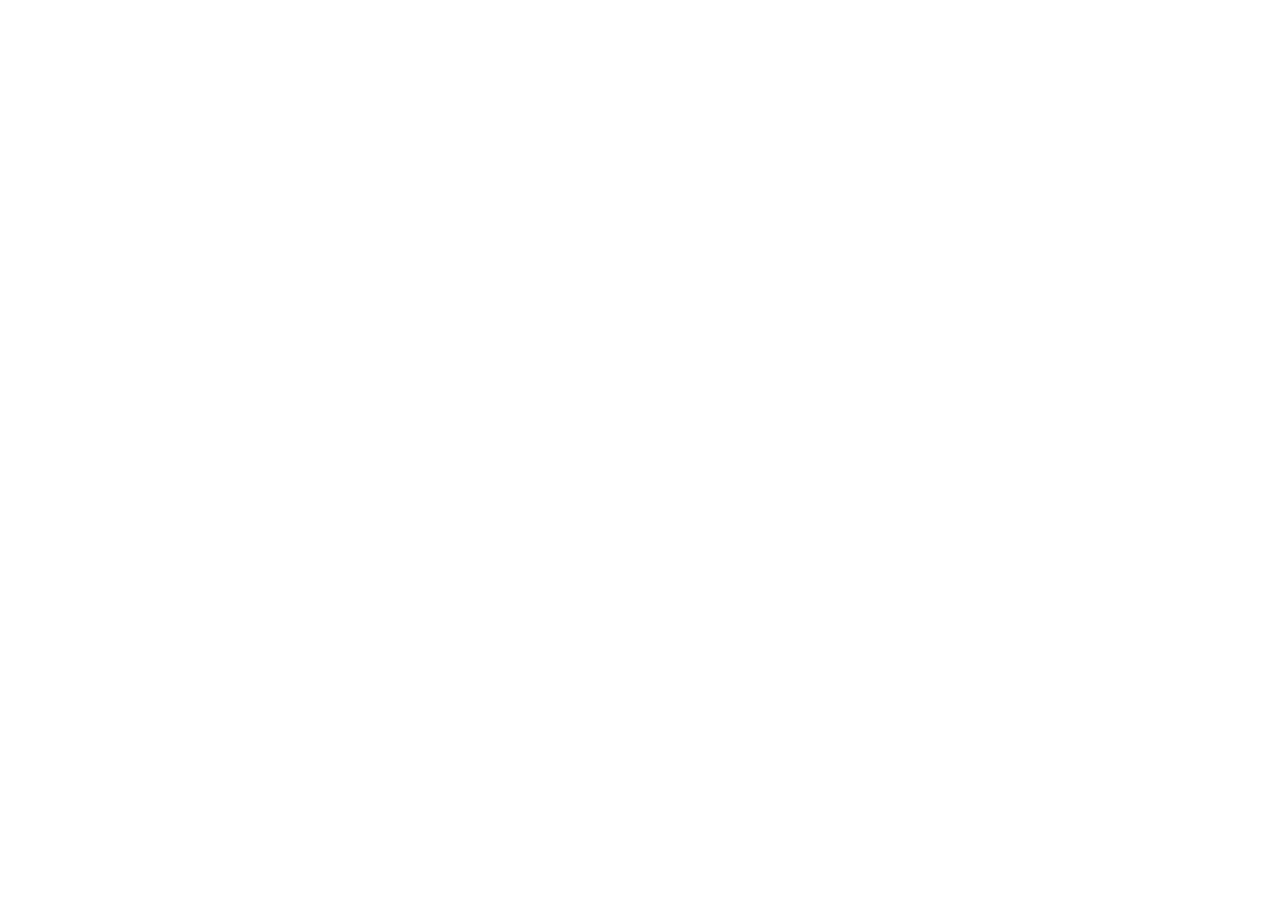
==== commit 0fa0be37: "Add files via upload" ====
--- a/index.html
+++ b/index.html
@@ -1,74 +1,105 @@
 <!doctype html>
 <html lang="en">
   <head>
-     <!-- Google Tag Manager -->
-<script>(function(w,d,s,l,i){w[l]=w[l]||[];w[l].push({'gtm.start':
-new Date().getTime(),event:'gtm.js'});var f=d.getElementsByTagName(s)[0],
-j=d.createElement(s),dl=l!='dataLayer'?'&l='+l:'';j.async=true;j.src=
-'https://www.googletagmanager.com/gtm.js?id='+i+dl;f.parentNode.insertBefore(j,f);
-})(window,document,'script','dataLayer','GTM-NK376L5T');</script>
-<!-- End Google Tag Manager -->
     <meta charset="UTF-8" />
     <meta name="viewport" content="width=device-width, initial-scale=1.0" />
-    <title>The Fab Hub - Smart Automation & Digital Marketing for Meesho Sellers & Local Businesses</title>
-    <meta name="description" content="Reduce Meesho shipping costs, automate seller tasks, and grow your business with The Fab Hub's automation tools and digital marketing services. Call 6265966868." />
-    <meta name="keywords" content="Meesho shipping optimizer, Meesho automation tools, digital marketing India, local SEO, e-commerce automation, Meta Ads, Google Ads" />
+    <title>
+      The Fab Hub - AI-Powered Smart Automation & Digital Marketing | ChatGPT Ads Services
+    </title>
+    <meta
+      name="description"
+      content="AI-Powered Smart Automation & Digital Marketing | ChatGPT Ads Services - Reduce Meesho shipping costs, automate seller tasks, and grow your business with The Fab Hub's automation tools and digital marketing services."
+    />
+    <meta
+      name="keywords"
+      content="Meesho shipping optimizer, Meesho automation tools, digital marketing India, local SEO, e-commerce automation, Meta Ads, Google Ads"
+    />
     <meta name="author" content="The Fab Hub" />
     <meta name="robots" content="index, follow" />
     <link rel="canonical" href="https://thefabhub.com" />
     <link rel="icon" type="image/png" href="/favicon.png" />
 
+    <!-- Google Tag Manager -->
+    <script>
+      (function (w, d, s, l, i) {
+        w[l] = w[l] || [];
+        w[l].push({ "gtm.start": new Date().getTime(), event: "gtm.js" });
+        var f = d.getElementsByTagName(s)[0],
+          j = d.createElement(s),
+          dl = l != "dataLayer" ? "&l=" + l : "";
+        j.async = true;
+        j.src = "https://www.googletagmanager.com/gtm.js?id=" + i + dl;
+        f.parentNode.insertBefore(j, f);
+      })(window, document, "script", "dataLayer", "GTM-NK376L5T");
+    </script>
+    <!-- End Google Tag Manager -->
+
     <!-- Open Graph / Facebook -->
     <meta property="og:type" content="website" />
     <meta property="og:url" content="https://thefabhub.com" />
-    <meta property="og:title" content="The Fab Hub - Smart Automation & Digital Marketing Solutions" />
-    <meta property="og:description" content="Reduce Meesho shipping costs, automate seller tasks, and grow your business with automation tools and performance-driven digital marketing." />
+    <meta
+      property="og:title"
+      content="The Fab Hub - Smart Automation & Digital Marketing Solutions"
+    />
+    <meta
+      property="og:description"
+      content="Reduce Meesho shipping costs, automate seller tasks, and grow your business with automation tools and performance-driven digital marketing. AI-Powered Smart Automation & Digital Marketing | ChatGPT Ads Services"
+    />
 
     <!-- Twitter -->
     <meta name="twitter:card" content="summary_large_image" />
-    <meta name="twitter:title" content="The Fab Hub - Smart Automation & Digital Marketing Solutions" />
-    <meta name="twitter:description" content="Reduce Meesho shipping costs, automate seller tasks, and grow your business with automation tools and performance-driven digital marketing." />
+    <meta
+      name="twitter:title"
+      content="The Fab Hub - Smart Automation & Digital Marketing Solutions"
+    />
+    <meta
+      name="twitter:description"
+      content="Reduce Meesho shipping costs, automate seller tasks, and grow your business with automation tools and performance-driven digital marketing.AI-Powered Smart Automation & Digital Marketing | ChatGPT Ads Services"
+    />
 
     <!-- Schema.org structured data -->
     <script type="application/ld+json">
-    {
-      "@context": "https://schema.org",
-      "@type": "Organization",
-      "name": "The Fab Hub",
-      "url": "https://thefabhub.com",
-      "logo": "https://thefabhub.com/favicon.ico",
-      "contactPoint": {
-        "@type": "ContactPoint",
-        "telephone": "+91-6265966868",
-        "contactType": "customer service",
-        "email": "thefabhub5@gmail.com",
-        "availableLanguage": ["English", "Hindi"]
+      {
+        "@context": "https://schema.org",
+        "@type": "Organization",
+        "name": "The Fab Hub",
+        "url": "https://thefabhub.com",
+        "logo": "https://thefabhub.com/favicon.ico",
+        "contactPoint": {
+          "@type": "ContactPoint",
+          "contactType": "customer service",
+          "email": "thefabhub5@gmail.com",
+          "availableLanguage": ["English", "Hindi"]
+        }
       }
-    }
     </script>
     <script type="application/ld+json">
-    {
-      "@context": "https://schema.org",
-      "@type": "LocalBusiness",
-      "name": "The Fab Hub",
-      "description": "Automation-first digital growth company helping Meesho sellers and local businesses grow with smart tools and data-driven marketing.",
-      "url": "https://thefabhub.com",
-      "telephone": "+91-6265966868",
-      "email": "thefabhub5@gmail.com",
-      "priceRange": "₹₹",
-      "openingHours": "Mo-Sa 09:00-18:00"
-    }
+      {
+        "@context": "https://schema.org",
+        "@type": "LocalBusiness",
+        "name": "The Fab Hub",
+        "description": "AI-Powered Smart Automation & Digital Marketing | ChatGPT Ads Services Automation-first digital growth company helping Meesho sellers and local businesses grow with smart tools and data-driven marketing.",
+        "url": "https://thefabhub.com",
+        "email": "thefabhub5@gmail.com",
+        "priceRange": "₹₹",
+        "openingHours": "Mo-Sa 09:00-18:00"
+      }
     </script>
-    <script type="module" crossorigin src="/assets/index-BUeCNYsd.js"></script>
-    <link rel="stylesheet" crossorigin href="/assets/index-BzwQy9go.css">
+    <script type="module" crossorigin src="/assets/index-BnhIFvU-.js"></script>
+    <link rel="stylesheet" crossorigin href="/assets/index-lO3wncMf.css" />
   </head>
 
   <body>
-
-      <!-- Google Tag Manager (noscript) -->
-<noscript><iframe src="https://www.googletagmanager.com/ns.html?id=GTM-NK376L5T"
-height="0" width="0" style="display:none;visibility:hidden"></iframe></noscript>
-<!-- End Google Tag Manager (noscript) -->
+    <!-- Google Tag Manager (noscript) -->
+    <noscript
+      ><iframe
+        src="https://www.googletagmanager.com/ns.html?id=GTM-NK376L5T"
+        height="0"
+        width="0"
+        style="display: none; visibility: hidden"
+      ></iframe
+    ></noscript>
+    <!-- End Google Tag Manager (noscript) -->
     <div id="root"></div>
   </body>
 </html>
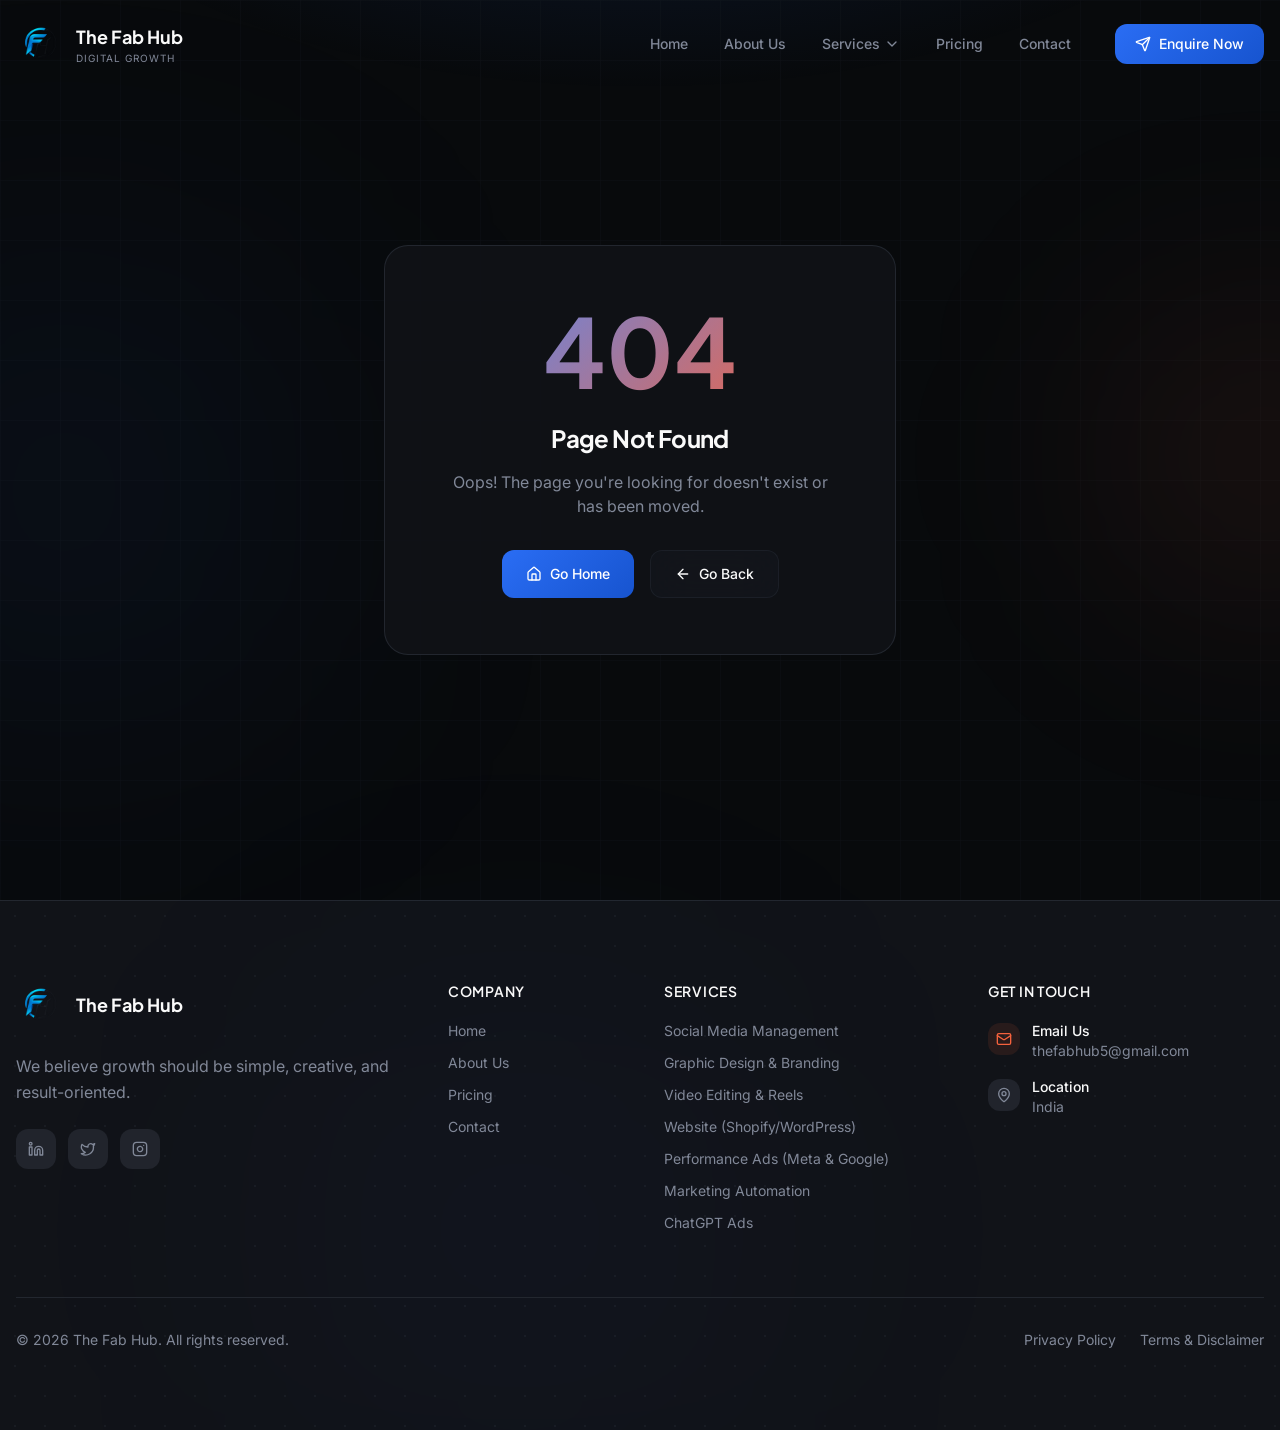
==== commit 2c200792: "Add files via upload" ====
--- a/index.html
+++ b/index.html
@@ -1,105 +1,111 @@
-<!doctype html>
-<html lang="en">
-  <head>
-    <meta charset="UTF-8" />
-    <meta name="viewport" content="width=device-width, initial-scale=1.0" />
-    <title>
-      The Fab Hub - AI-Powered Smart Automation & Digital Marketing | ChatGPT Ads Services
-    </title>
-    <meta
-      name="description"
-      content="AI-Powered Smart Automation & Digital Marketing | ChatGPT Ads Services - Reduce Meesho shipping costs, automate seller tasks, and grow your business with The Fab Hub's automation tools and digital marketing services."
-    />
-    <meta
-      name="keywords"
-      content="Meesho shipping optimizer, Meesho automation tools, digital marketing India, local SEO, e-commerce automation, Meta Ads, Google Ads"
-    />
-    <meta name="author" content="The Fab Hub" />
-    <meta name="robots" content="index, follow" />
-    <link rel="canonical" href="https://thefabhub.com" />
-    <link rel="icon" type="image/png" href="/favicon.png" />
-
-    <!-- Google Tag Manager -->
-    <script>
-      (function (w, d, s, l, i) {
-        w[l] = w[l] || [];
-        w[l].push({ "gtm.start": new Date().getTime(), event: "gtm.js" });
-        var f = d.getElementsByTagName(s)[0],
-          j = d.createElement(s),
-          dl = l != "dataLayer" ? "&l=" + l : "";
-        j.async = true;
-        j.src = "https://www.googletagmanager.com/gtm.js?id=" + i + dl;
-        f.parentNode.insertBefore(j, f);
-      })(window, document, "script", "dataLayer", "GTM-NK376L5T");
-    </script>
-    <!-- End Google Tag Manager -->
-
-    <!-- Open Graph / Facebook -->
-    <meta property="og:type" content="website" />
-    <meta property="og:url" content="https://thefabhub.com" />
-    <meta
-      property="og:title"
-      content="The Fab Hub - Smart Automation & Digital Marketing Solutions"
-    />
-    <meta
-      property="og:description"
-      content="Reduce Meesho shipping costs, automate seller tasks, and grow your business with automation tools and performance-driven digital marketing. AI-Powered Smart Automation & Digital Marketing | ChatGPT Ads Services"
-    />
-
-    <!-- Twitter -->
-    <meta name="twitter:card" content="summary_large_image" />
-    <meta
-      name="twitter:title"
-      content="The Fab Hub - Smart Automation & Digital Marketing Solutions"
-    />
-    <meta
-      name="twitter:description"
-      content="Reduce Meesho shipping costs, automate seller tasks, and grow your business with automation tools and performance-driven digital marketing.AI-Powered Smart Automation & Digital Marketing | ChatGPT Ads Services"
-    />
-
-    <!-- Schema.org structured data -->
-    <script type="application/ld+json">
-      {
-        "@context": "https://schema.org",
-        "@type": "Organization",
-        "name": "The Fab Hub",
-        "url": "https://thefabhub.com",
-        "logo": "https://thefabhub.com/favicon.ico",
-        "contactPoint": {
-          "@type": "ContactPoint",
-          "contactType": "customer service",
-          "email": "thefabhub5@gmail.com",
-          "availableLanguage": ["English", "Hindi"]
-        }
-      }
-    </script>
-    <script type="application/ld+json">
-      {
-        "@context": "https://schema.org",
-        "@type": "LocalBusiness",
-        "name": "The Fab Hub",
-        "description": "AI-Powered Smart Automation & Digital Marketing | ChatGPT Ads Services Automation-first digital growth company helping Meesho sellers and local businesses grow with smart tools and data-driven marketing.",
-        "url": "https://thefabhub.com",
-        "email": "thefabhub5@gmail.com",
-        "priceRange": "₹₹",
-        "openingHours": "Mo-Sa 09:00-18:00"
-      }
-    </script>
-    <script type="module" crossorigin src="/assets/index-BnhIFvU-.js"></script>
-    <link rel="stylesheet" crossorigin href="/assets/index-lO3wncMf.css" />
-  </head>
-
-  <body>
-    <!-- Google Tag Manager (noscript) -->
-    <noscript
-      ><iframe
-        src="https://www.googletagmanager.com/ns.html?id=GTM-NK376L5T"
-        height="0"
-        width="0"
-        style="display: none; visibility: hidden"
-      ></iframe
-    ></noscript>
-    <!-- End Google Tag Manager (noscript) -->
-    <div id="root"></div>
-  </body>
-</html>
+<!doctype html>
+<html lang="en">
+  <head>
+    <meta charset="UTF-8" />
+    <meta name="viewport" content="width=device-width, initial-scale=1.0" />
+    <title>The Fab Hub — Digital Marketing Agency</title>
+
+    <!-- Preconnect for performance -->
+    <link rel="preconnect" href="https://fonts.googleapis.com" />
+    <link rel="preconnect" href="https://fonts.gstatic.com" crossorigin />
+    <link rel="preconnect" href="https://www.googletagmanager.com" />
+    <link rel="preconnect" href="https://api.emailjs.com" />
+    <link rel="dns-prefetch" href="https://fonts.googleapis.com" />
+    <link rel="dns-prefetch" href="https://fonts.gstatic.com" />
+
+    <!-- Preload & load critical fonts (replaces CSS @import for faster rendering) -->
+    <link rel="preload" href="https://fonts.googleapis.com/css2?family=Inter:wght@300;400;500;600;700;800;900&family=Plus+Jakarta+Sans:wght@400;500;600;700;800&display=swap" as="style" onload="this.onload=null;this.rel='stylesheet'" />
+    <link rel="stylesheet" href="https://fonts.googleapis.com/css2?family=Inter:wght@300;400;500;600;700;800;900&family=Plus+Jakarta+Sans:wght@400;500;600;700;800&display=swap" media="print" onload="this.media='all'" />
+
+    <!-- Google Tag Manager -->
+    <script>
+      (function (w, d, s, l, i) {
+        w[l] = w[l] || [];
+        w[l].push({ "gtm.start": new Date().getTime(), event: "gtm.js" });
+        var f = d.getElementsByTagName(s)[0],
+          j = d.createElement(s),
+          dl = l != "dataLayer" ? "&l=" + l : "";
+        j.async = true;
+        j.src = "https://www.googletagmanager.com/gtm.js?id=" + i + dl;
+        f.parentNode.insertBefore(j, f);
+      })(window, document, "script", "dataLayer", "GTM-NK376L5T");
+    </script>
+    <!-- End Google Tag Manager -->
+    <meta name="description" content="The Fab Hub is a results-driven digital marketing agency offering social media management, performance ads (Meta & Google), graphic design & branding, video editing & reels, website development (Shopify & WordPress), marketing automation (WhatsApp, email, chatbots), GMB optimization, and ChatGPT Ads. Grow your brand with us." />
+    <meta name="keywords" content="digital marketing agency, social media management, SMM, Meta Ads, Facebook Ads, Instagram Ads, Google Ads, graphic design, branding, video editing, reels production, website development, Shopify, WordPress, marketing automation, WhatsApp marketing, email marketing, chatbots, GMB optimization, Google My Business, SEO, ChatGPT Ads, AI advertising, The Fab Hub, India" />
+    <meta name="author" content="The Fab Hub" />
+    <meta name="robots" content="index, follow" />
+    <link rel="canonical" href="https://thefabhub.com" />
+    <link rel="icon" type="image/png" href="/favicon.png" />
+    <link rel="apple-touch-icon" href="/favicon.png" />
+
+    <!-- Open Graph / Facebook -->
+    <meta property="og:type" content="website" />
+    <meta property="og:url" content="https://thefabhub.com" />
+    <meta property="og:title" content="The Fab Hub — Digital Marketing Agency | Social Media, Ads, Design & More" />
+    <meta property="og:description" content="Full-service digital marketing agency: SMM, performance ads, graphic design, video editing, website development, marketing automation & ChatGPT Ads. Grow your brand with The Fab Hub." />
+
+    <!-- Twitter -->
+    <meta name="twitter:card" content="summary_large_image" />
+    <meta name="twitter:title" content="The Fab Hub — Digital Marketing Agency" />
+    <meta name="twitter:description" content="Full-service digital marketing agency: SMM, performance ads, graphic design, video editing, website development, marketing automation & ChatGPT Ads." />
+
+    <!-- Schema.org structured data -->
+    <script type="application/ld+json">
+    {
+      "@context": "https://schema.org",
+      "@type": "Organization",
+      "name": "The Fab Hub",
+      "url": "https://thefabhub.com",
+      "logo": "https://thefabhub.com/favicon.png",
+      "contactPoint": {
+        "@type": "ContactPoint",
+        "telephone": "+91-9109370023",
+        "contactType": "customer service",
+        "email": "thefabhub5@gmail.com",
+        "availableLanguage": ["English", "Hindi"]
+      }
+    }
+    </script>
+    <script type="application/ld+json">
+    {
+      "@context": "https://schema.org",
+      "@type": "LocalBusiness",
+      "name": "The Fab Hub",
+      "description": "Full-service digital marketing agency offering social media management, performance ads (Meta & Google), graphic design & branding, video editing & reels, website development (Shopify & WordPress), marketing automation (WhatsApp, email, chatbots), GMB optimization, and ChatGPT Ads.",
+      "url": "https://thefabhub.com",
+      "telephone": "+91-9109370023",
+      "email": "thefabhub5@gmail.com",
+      "priceRange": "₹₹",
+      "openingHours": "Mo-Sa 09:00-18:00",
+      "sameAs": [
+        "https://facebook.com/thefabhub",
+        "https://instagram.com/thefabhub",
+        "https://linkedin.com/company/thefabhub"
+      ],
+      "address": {
+        "@type": "PostalAddress",
+        "addressCountry": "IN"
+      }
+    }
+    </script>
+    <script type="module" crossorigin src="/assets/index-DUeP0OOF.js"></script>
+    <link rel="modulepreload" crossorigin href="/assets/vendor-Cbb3Y1W-.js">
+    <link rel="stylesheet" crossorigin href="/assets/index-C4uJuBa9.css">
+  </head>
+
+  <body>
+    <!-- Google Tag Manager (noscript) -->
+    <noscript
+      ><iframe
+        src="https://www.googletagmanager.com/ns.html?id=GTM-NK376L5T"
+        height="0"
+        width="0"
+        style="display: none; visibility: hidden"
+      ></iframe
+    ></noscript>
+    <!-- End Google Tag Manager (noscript) -->
+    <div id="root"></div>+
+  </body>
+</html>
--- a/assets/index-C4uJuBa9.css
+++ b/assets/index-C4uJuBa9.css
@@ -0,0 +1 @@
+@import"https://fonts.googleapis.com/css2?family=Inter:wght@300;400;500;600;700;800;900&family=Plus+Jakarta+Sans:wght@400;500;600;700;800&display=swap";*,:before,:after{--tw-border-spacing-x: 0;--tw-border-spacing-y: 0;--tw-translate-x: 0;--tw-translate-y: 0;--tw-rotate: 0;--tw-skew-x: 0;--tw-skew-y: 0;--tw-scale-x: 1;--tw-scale-y: 1;--tw-pan-x: ;--tw-pan-y: ;--tw-pinch-zoom: ;--tw-scroll-snap-strictness: proximity;--tw-gradient-from-position: ;--tw-gradient-via-position: ;--tw-gradient-to-position: ;--tw-ordinal: ;--tw-slashed-zero: ;--tw-numeric-figure: ;--tw-numeric-spacing: ;--tw-numeric-fraction: ;--tw-ring-inset: ;--tw-ring-offset-width: 0px;--tw-ring-offset-color: #fff;--tw-ring-color: rgb(59 130 246 / .5);--tw-ring-offset-shadow: 0 0 #0000;--tw-ring-shadow: 0 0 #0000;--tw-shadow: 0 0 #0000;--tw-shadow-colored: 0 0 #0000;--tw-blur: ;--tw-brightness: ;--tw-contrast: ;--tw-grayscale: ;--tw-hue-rotate: ;--tw-invert: ;--tw-saturate: ;--tw-sepia: ;--tw-drop-shadow: ;--tw-backdrop-blur: ;--tw-backdrop-brightness: ;--tw-backdrop-contrast: ;--tw-backdrop-grayscale: ;--tw-backdrop-hue-rotate: ;--tw-backdrop-invert: ;--tw-backdrop-opacity: ;--tw-backdrop-saturate: ;--tw-backdrop-sepia: ;--tw-contain-size: ;--tw-contain-layout: ;--tw-contain-paint: ;--tw-contain-style: }::backdrop{--tw-border-spacing-x: 0;--tw-border-spacing-y: 0;--tw-translate-x: 0;--tw-translate-y: 0;--tw-rotate: 0;--tw-skew-x: 0;--tw-skew-y: 0;--tw-scale-x: 1;--tw-scale-y: 1;--tw-pan-x: ;--tw-pan-y: ;--tw-pinch-zoom: ;--tw-scroll-snap-strictness: proximity;--tw-gradient-from-position: ;--tw-gradient-via-position: ;--tw-gradient-to-position: ;--tw-ordinal: ;--tw-slashed-zero: ;--tw-numeric-figure: ;--tw-numeric-spacing: ;--tw-numeric-fraction: ;--tw-ring-inset: ;--tw-ring-offset-width: 0px;--tw-ring-offset-color: #fff;--tw-ring-color: rgb(59 130 246 / .5);--tw-ring-offset-shadow: 0 0 #0000;--tw-ring-shadow: 0 0 #0000;--tw-shadow: 0 0 #0000;--tw-shadow-colored: 0 0 #0000;--tw-blur: ;--tw-brightness: ;--tw-contrast: ;--tw-grayscale: ;--tw-hue-rotate: ;--tw-invert: ;--tw-saturate: ;--tw-sepia: ;--tw-drop-shadow: ;--tw-backdrop-blur: ;--tw-backdrop-brightness: ;--tw-backdrop-contrast: ;--tw-backdrop-grayscale: ;--tw-backdrop-hue-rotate: ;--tw-backdrop-invert: ;--tw-backdrop-opacity: ;--tw-backdrop-saturate: ;--tw-backdrop-sepia: ;--tw-contain-size: ;--tw-contain-layout: ;--tw-contain-paint: ;--tw-contain-style: }*,:before,:after{box-sizing:border-box;border-width:0;border-style:solid;border-color:#e5e7eb}:before,:after{--tw-content: ""}html,:host{line-height:1.5;-webkit-text-size-adjust:100%;-moz-tab-size:4;-o-tab-size:4;tab-size:4;font-family:Inter,ui-sans-serif,system-ui,-apple-system,BlinkMacSystemFont,Segoe UI,Roboto,sans-serif;font-feature-settings:normal;font-variation-settings:normal;-webkit-tap-highlight-color:transparent}body{margin:0;line-height:inherit}hr{height:0;color:inherit;border-top-width:1px}abbr:where([title]){-webkit-text-decoration:underline dotted;text-decoration:underline dotted}h1,h2,h3,h4,h5,h6{font-size:inherit;font-weight:inherit}a{color:inherit;text-decoration:inherit}b,strong{font-weight:bolder}code,kbd,samp,pre{font-family:ui-monospace,SFMono-Regular,Menlo,Monaco,Consolas,Liberation Mono,Courier New,monospace;font-feature-settings:normal;font-variation-settings:normal;font-size:1em}small{font-size:80%}sub,sup{font-size:75%;line-height:0;position:relative;vertical-align:baseline}sub{bottom:-.25em}sup{top:-.5em}table{text-indent:0;border-color:inherit;border-collapse:collapse}button,input,optgroup,select,textarea{font-family:inherit;font-feature-settings:inherit;font-variation-settings:inherit;font-size:100%;font-weight:inherit;line-height:inherit;letter-spacing:inherit;color:inherit;margin:0;padding:0}button,select{text-transform:none}button,input:where([type=button]),input:where([type=reset]),input:where([type=submit]){-webkit-appearance:button;background-color:transparent;background-image:none}:-moz-focusring{outline:auto}:-moz-ui-invalid{box-shadow:none}progress{vertical-align:baseline}::-webkit-inner-spin-button,::-webkit-outer-spin-button{height:auto}[type=search]{-webkit-appearance:textfield;outline-offset:-2px}::-webkit-search-decoration{-webkit-appearance:none}::-webkit-file-upload-button{-webkit-appearance:button;font:inherit}summary{display:list-item}blockquote,dl,dd,h1,h2,h3,h4,h5,h6,hr,figure,p,pre{margin:0}fieldset{margin:0;padding:0}legend{padding:0}ol,ul,menu{list-style:none;margin:0;padding:0}dialog{padding:0}textarea{resize:vertical}input::-moz-placeholder,textarea::-moz-placeholder{opacity:1;color:#9ca3af}input::placeholder,textarea::placeholder{opacity:1;color:#9ca3af}button,[role=button]{cursor:pointer}:disabled{cursor:default}img,svg,video,canvas,audio,iframe,embed,object{display:block;vertical-align:middle}img,video{max-width:100%;height:auto}[hidden]:where(:not([hidden=until-found])){display:none}:root{--background: 220 20% 4%;--foreground: 0 0% 98%;--card: 220 18% 8%;--card-foreground: 0 0% 98%;--popover: 220 18% 10%;--popover-foreground: 0 0% 98%;--primary: 220 90% 56%;--primary-foreground: 0 0% 100%;--secondary: 220 15% 15%;--secondary-foreground: 0 0% 90%;--muted: 220 15% 12%;--muted-foreground: 220 10% 55%;--accent: 12 90% 60%;--accent-foreground: 0 0% 100%;--destructive: 0 72% 50%;--destructive-foreground: 0 85% 97%;--border: 220 15% 16%;--input: 220 15% 16%;--ring: 220 90% 56%;--radius: .75rem;--sidebar-background: 220 18% 6%;--sidebar-foreground: 0 0% 98%;--sidebar-primary: 220 90% 56%;--sidebar-primary-foreground: 0 0% 100%;--sidebar-accent: 12 90% 60%;--sidebar-accent-foreground: 0 0% 100%;--sidebar-border: 220 15% 16%;--sidebar-ring: 220 90% 56%;--chart-1: 220 90% 56%;--chart-2: 12 90% 60%;--chart-3: 160 70% 45%;--chart-4: 280 70% 55%;--chart-5: 45 90% 55%;--font-sans: "Inter", ui-sans-serif, system-ui, sans-serif;--font-display: "Plus Jakarta Sans", ui-sans-serif, system-ui, sans-serif}*{border-color:hsl(var(--border))}body{background-color:hsl(var(--background));color:hsl(var(--foreground));-webkit-font-smoothing:antialiased;-moz-osx-font-smoothing:grayscale;font-family:var(--font-sans)}h1,h2,h3,h4,h5,h6{font-family:var(--font-display);font-weight:700;letter-spacing:-.025em}::-moz-selection{background:#2a6df44d}::selection{background:#2a6df44d}.container{width:100%;margin-right:auto;margin-left:auto;padding-right:2rem;padding-left:2rem}@media (min-width: 1400px){.container{max-width:1400px}}.sr-only{position:absolute;width:1px;height:1px;padding:0;margin:-1px;overflow:hidden;clip:rect(0,0,0,0);white-space:nowrap;border-width:0}.pointer-events-none{pointer-events:none}.pointer-events-auto{pointer-events:auto}.visible{visibility:visible}.invisible{visibility:hidden}.fixed{position:fixed}.absolute{position:absolute}.relative{position:relative}.inset-0{top:0;right:0;bottom:0;left:0}.inset-x-0{left:0;right:0}.inset-y-0{top:0;bottom:0}.-bottom-12{bottom:-3rem}.-left-12{left:-3rem}.-left-32{left:-8rem}.-right-12{right:-3rem}.-right-32{right:-8rem}.-top-12{top:-3rem}.bottom-0{bottom:0}.bottom-1\/3{bottom:33.333333%}.bottom-1\/4{bottom:25%}.left-0{left:0}.left-1{left:.25rem}.left-1\/2{left:50%}.left-1\/4{left:25%}.left-2{left:.5rem}.left-\[10\%\]{left:10%}.left-\[50\%\]{left:50%}.right-0{right:0}.right-1{right:.25rem}.right-1\/4{right:25%}.right-2{right:.5rem}.right-3{right:.75rem}.right-4{right:1rem}.right-\[5\%\]{right:5%}.top-0{top:0}.top-1\.5{top:.375rem}.top-1\/2{top:50%}.top-1\/3{top:33.333333%}.top-1\/4{top:25%}.top-2{top:.5rem}.top-3\.5{top:.875rem}.top-4{top:1rem}.top-\[1px\]{top:1px}.top-\[50\%\]{top:50%}.top-\[60\%\]{top:60%}.top-full{top:100%}.z-0{z-index:0}.z-10{z-index:10}.z-20{z-index:20}.z-50{z-index:50}.z-\[100\]{z-index:100}.z-\[1\]{z-index:1}.-mx-1{margin-left:-.25rem;margin-right:-.25rem}.mx-2{margin-left:.5rem;margin-right:.5rem}.mx-3\.5{margin-left:.875rem;margin-right:.875rem}.mx-auto{margin-left:auto;margin-right:auto}.my-0\.5{margin-top:.125rem;margin-bottom:.125rem}.my-1{margin-top:.25rem;margin-bottom:.25rem}.my-2{margin-top:.5rem;margin-bottom:.5rem}.-ml-4{margin-left:-1rem}.-mt-4{margin-top:-1rem}.mb-1{margin-bottom:.25rem}.mb-10{margin-bottom:2.5rem}.mb-12{margin-bottom:3rem}.mb-16{margin-bottom:4rem}.mb-2{margin-bottom:.5rem}.mb-3{margin-bottom:.75rem}.mb-4{margin-bottom:1rem}.mb-5{margin-bottom:1.25rem}.mb-6{margin-bottom:1.5rem}.mb-8{margin-bottom:2rem}.ml-1{margin-left:.25rem}.ml-6{margin-left:1.5rem}.ml-auto{margin-left:auto}.mr-2{margin-right:.5rem}.mt-0\.5{margin-top:.125rem}.mt-1\.5{margin-top:.375rem}.mt-10{margin-top:2.5rem}.mt-12{margin-top:3rem}.mt-16{margin-top:4rem}.mt-2{margin-top:.5rem}.mt-24{margin-top:6rem}.mt-4{margin-top:1rem}.mt-6{margin-top:1.5rem}.mt-8{margin-top:2rem}.mt-auto{margin-top:auto}.block{display:block}.inline-block{display:inline-block}.flex{display:flex}.inline-flex{display:inline-flex}.table{display:table}.grid{display:grid}.hidden{display:none}.aspect-square{aspect-ratio:1 / 1}.aspect-video{aspect-ratio:16 / 9}.size-4{width:1rem;height:1rem}.h-1{height:.25rem}.h-1\.5{height:.375rem}.h-10{height:2.5rem}.h-11{height:2.75rem}.h-12{height:3rem}.h-14{height:3.5rem}.h-16{height:4rem}.h-2{height:.5rem}.h-2\.5{height:.625rem}.h-3{height:.75rem}.h-3\.5{height:.875rem}.h-4{height:1rem}.h-48{height:12rem}.h-5{height:1.25rem}.h-6{height:1.5rem}.h-7{height:1.75rem}.h-72{height:18rem}.h-8{height:2rem}.h-9{height:2.25rem}.h-96{height:24rem}.h-\[1px\]{height:1px}.h-\[300px\]{height:300px}.h-\[400px\]{height:400px}.h-\[600px\]{height:600px}.h-\[var\(--radix-navigation-menu-viewport-height\)\]{height:var(--radix-navigation-menu-viewport-height)}.h-\[var\(--radix-select-trigger-height\)\]{height:var(--radix-select-trigger-height)}.h-auto{height:auto}.h-full{height:100%}.h-px{height:1px}.h-svh{height:100svh}.max-h-0{max-height:0px}.max-h-96{max-height:24rem}.max-h-\[300px\]{max-height:300px}.max-h-\[500px\]{max-height:500px}.max-h-screen{max-height:100vh}.min-h-0{min-height:0px}.min-h-\[80px\]{min-height:80px}.min-h-screen{min-height:100vh}.min-h-svh{min-height:100svh}.w-0{width:0px}.w-1{width:.25rem}.w-1\.5{width:.375rem}.w-10{width:2.5rem}.w-11{width:2.75rem}.w-12{width:3rem}.w-14{width:3.5rem}.w-16{width:4rem}.w-2{width:.5rem}.w-2\.5{width:.625rem}.w-3{width:.75rem}.w-3\.5{width:.875rem}.w-3\/4{width:75%}.w-4{width:1rem}.w-48{width:12rem}.w-5{width:1.25rem}.w-56{width:14rem}.w-6{width:1.5rem}.w-64{width:16rem}.w-7{width:1.75rem}.w-72{width:18rem}.w-8{width:2rem}.w-9{width:2.25rem}.w-96{width:24rem}.w-\[--sidebar-width\]{width:var(--sidebar-width)}.w-\[100px\]{width:100px}.w-\[1px\]{width:1px}.w-\[300px\]{width:300px}.w-\[400px\]{width:400px}.w-\[600px\]{width:600px}.w-auto{width:auto}.w-fit{width:-moz-fit-content;width:fit-content}.w-full{width:100%}.w-max{width:-moz-max-content;width:max-content}.w-px{width:1px}.min-w-0{min-width:0px}.min-w-5{min-width:1.25rem}.min-w-\[12rem\]{min-width:12rem}.min-w-\[8rem\]{min-width:8rem}.min-w-\[var\(--radix-select-trigger-width\)\]{min-width:var(--radix-select-trigger-width)}.max-w-2xl{max-width:42rem}.max-w-3xl{max-width:48rem}.max-w-4xl{max-width:56rem}.max-w-5xl{max-width:64rem}.max-w-6xl{max-width:72rem}.max-w-\[--skeleton-width\]{max-width:var(--skeleton-width)}.max-w-full{max-width:100%}.max-w-lg{max-width:32rem}.max-w-max{max-width:-moz-max-content;max-width:max-content}.max-w-sm{max-width:24rem}.max-w-xl{max-width:36rem}.flex-1{flex:1 1 0%}.shrink-0{flex-shrink:0}.grow{flex-grow:1}.grow-0{flex-grow:0}.basis-full{flex-basis:100%}.caption-bottom{caption-side:bottom}.border-collapse{border-collapse:collapse}.-translate-x-1\/2{--tw-translate-x: -50%;transform:translate(var(--tw-translate-x),var(--tw-translate-y)) rotate(var(--tw-rotate)) skew(var(--tw-skew-x)) skewY(var(--tw-skew-y)) scaleX(var(--tw-scale-x)) scaleY(var(--tw-scale-y))}.-translate-x-2{--tw-translate-x: -.5rem;transform:translate(var(--tw-translate-x),var(--tw-translate-y)) rotate(var(--tw-rotate)) skew(var(--tw-skew-x)) skewY(var(--tw-skew-y)) scaleX(var(--tw-scale-x)) scaleY(var(--tw-scale-y))}.-translate-x-px{--tw-translate-x: -1px;transform:translate(var(--tw-translate-x),var(--tw-translate-y)) rotate(var(--tw-rotate)) skew(var(--tw-skew-x)) skewY(var(--tw-skew-y)) scaleX(var(--tw-scale-x)) scaleY(var(--tw-scale-y))}.-translate-y-1\/2{--tw-translate-y: -50%;transform:translate(var(--tw-translate-x),var(--tw-translate-y)) rotate(var(--tw-rotate)) skew(var(--tw-skew-x)) skewY(var(--tw-skew-y)) scaleX(var(--tw-scale-x)) scaleY(var(--tw-scale-y))}.-translate-y-2{--tw-translate-y: -.5rem;transform:translate(var(--tw-translate-x),var(--tw-translate-y)) rotate(var(--tw-rotate)) skew(var(--tw-skew-x)) skewY(var(--tw-skew-y)) scaleX(var(--tw-scale-x)) scaleY(var(--tw-scale-y))}.translate-x-\[-50\%\]{--tw-translate-x: -50%;transform:translate(var(--tw-translate-x),var(--tw-translate-y)) rotate(var(--tw-rotate)) skew(var(--tw-skew-x)) skewY(var(--tw-skew-y)) scaleX(var(--tw-scale-x)) scaleY(var(--tw-scale-y))}.translate-x-px{--tw-translate-x: 1px;transform:translate(var(--tw-translate-x),var(--tw-translate-y)) rotate(var(--tw-rotate)) skew(var(--tw-skew-x)) skewY(var(--tw-skew-y)) scaleX(var(--tw-scale-x)) scaleY(var(--tw-scale-y))}.translate-y-0{--tw-translate-y: 0px;transform:translate(var(--tw-translate-x),var(--tw-translate-y)) rotate(var(--tw-rotate)) skew(var(--tw-skew-x)) skewY(var(--tw-skew-y)) scaleX(var(--tw-scale-x)) scaleY(var(--tw-scale-y))}.translate-y-\[-50\%\]{--tw-translate-y: -50%;transform:translate(var(--tw-translate-x),var(--tw-translate-y)) rotate(var(--tw-rotate)) skew(var(--tw-skew-x)) skewY(var(--tw-skew-y)) scaleX(var(--tw-scale-x)) scaleY(var(--tw-scale-y))}.rotate-180{--tw-rotate: 180deg;transform:translate(var(--tw-translate-x),var(--tw-translate-y)) rotate(var(--tw-rotate)) skew(var(--tw-skew-x)) skewY(var(--tw-skew-y)) scaleX(var(--tw-scale-x)) scaleY(var(--tw-scale-y))}.rotate-45{--tw-rotate: 45deg;transform:translate(var(--tw-translate-x),var(--tw-translate-y)) rotate(var(--tw-rotate)) skew(var(--tw-skew-x)) skewY(var(--tw-skew-y)) scaleX(var(--tw-scale-x)) scaleY(var(--tw-scale-y))}.rotate-90{--tw-rotate: 90deg;transform:translate(var(--tw-translate-x),var(--tw-translate-y)) rotate(var(--tw-rotate)) skew(var(--tw-skew-x)) skewY(var(--tw-skew-y)) scaleX(var(--tw-scale-x)) scaleY(var(--tw-scale-y))}.transform{transform:translate(var(--tw-translate-x),var(--tw-translate-y)) rotate(var(--tw-rotate)) skew(var(--tw-skew-x)) skewY(var(--tw-skew-y)) scaleX(var(--tw-scale-x)) scaleY(var(--tw-scale-y))}@keyframes ping{75%,to{transform:scale(2);opacity:0}}.animate-ping{animation:ping 1s cubic-bezier(0,0,.2,1) infinite}@keyframes pulse{50%{opacity:.5}}.animate-pulse{animation:pulse 2s cubic-bezier(.4,0,.6,1) infinite}@keyframes spin{to{transform:rotate(360deg)}}.animate-spin{animation:spin 1s linear infinite}.cursor-default{cursor:default}.cursor-pointer{cursor:pointer}.touch-none{touch-action:none}.select-none{-webkit-user-select:none;-moz-user-select:none;user-select:none}.resize-none{resize:none}.list-none{list-style-type:none}.grid-cols-2{grid-template-columns:repeat(2,minmax(0,1fr))}.flex-row{flex-direction:row}.flex-col{flex-direction:column}.flex-col-reverse{flex-direction:column-reverse}.flex-wrap{flex-wrap:wrap}.items-start{align-items:flex-start}.items-end{align-items:flex-end}.items-center{align-items:center}.items-stretch{align-items:stretch}.justify-center{justify-content:center}.justify-between{justify-content:space-between}.gap-1{gap:.25rem}.gap-1\.5{gap:.375rem}.gap-10{gap:2.5rem}.gap-12{gap:3rem}.gap-2{gap:.5rem}.gap-3{gap:.75rem}.gap-4{gap:1rem}.gap-5{gap:1.25rem}.gap-6{gap:1.5rem}.gap-8{gap:2rem}.space-x-1>:not([hidden])~:not([hidden]){--tw-space-x-reverse: 0;margin-right:calc(.25rem * var(--tw-space-x-reverse));margin-left:calc(.25rem * calc(1 - var(--tw-space-x-reverse)))}.space-x-4>:not([hidden])~:not([hidden]){--tw-space-x-reverse: 0;margin-right:calc(1rem * var(--tw-space-x-reverse));margin-left:calc(1rem * calc(1 - var(--tw-space-x-reverse)))}.space-y-1>:not([hidden])~:not([hidden]){--tw-space-y-reverse: 0;margin-top:calc(.25rem * calc(1 - var(--tw-space-y-reverse)));margin-bottom:calc(.25rem * var(--tw-space-y-reverse))}.space-y-1\.5>:not([hidden])~:not([hidden]){--tw-space-y-reverse: 0;margin-top:calc(.375rem * calc(1 - var(--tw-space-y-reverse)));margin-bottom:calc(.375rem * var(--tw-space-y-reverse))}.space-y-2>:not([hidden])~:not([hidden]){--tw-space-y-reverse: 0;margin-top:calc(.5rem * calc(1 - var(--tw-space-y-reverse)));margin-bottom:calc(.5rem * var(--tw-space-y-reverse))}.space-y-2\.5>:not([hidden])~:not([hidden]){--tw-space-y-reverse: 0;margin-top:calc(.625rem * calc(1 - var(--tw-space-y-reverse)));margin-bottom:calc(.625rem * var(--tw-space-y-reverse))}.space-y-3>:not([hidden])~:not([hidden]){--tw-space-y-reverse: 0;margin-top:calc(.75rem * calc(1 - var(--tw-space-y-reverse)));margin-bottom:calc(.75rem * var(--tw-space-y-reverse))}.space-y-4>:not([hidden])~:not([hidden]){--tw-space-y-reverse: 0;margin-top:calc(1rem * calc(1 - var(--tw-space-y-reverse)));margin-bottom:calc(1rem * var(--tw-space-y-reverse))}.space-y-5>:not([hidden])~:not([hidden]){--tw-space-y-reverse: 0;margin-top:calc(1.25rem * calc(1 - var(--tw-space-y-reverse)));margin-bottom:calc(1.25rem * var(--tw-space-y-reverse))}.overflow-auto{overflow:auto}.overflow-hidden{overflow:hidden}.overflow-y-auto{overflow-y:auto}.overflow-x-hidden{overflow-x:hidden}.whitespace-nowrap{white-space:nowrap}.break-words{overflow-wrap:break-word}.rounded-2xl{border-radius:1rem}.rounded-3xl{border-radius:1.5rem}.rounded-\[2px\]{border-radius:2px}.rounded-\[inherit\]{border-radius:inherit}.rounded-full{border-radius:9999px}.rounded-lg{border-radius:var(--radius)}.rounded-md{border-radius:calc(var(--radius) - 2px)}.rounded-none{border-radius:0}.rounded-sm{border-radius:calc(var(--radius) - 4px)}.rounded-xl{border-radius:.75rem}.rounded-t-\[10px\]{border-top-left-radius:10px;border-top-right-radius:10px}.rounded-tl-sm{border-top-left-radius:calc(var(--radius) - 4px)}.border{border-width:1px}.border-0{border-width:0px}.border-2{border-width:2px}.border-\[1\.5px\]{border-width:1.5px}.border-y{border-top-width:1px;border-bottom-width:1px}.border-b{border-bottom-width:1px}.border-l{border-left-width:1px}.border-l-4{border-left-width:4px}.border-r{border-right-width:1px}.border-t{border-top-width:1px}.border-t-2{border-top-width:2px}.border-dashed{border-style:dashed}.border-\[--color-border\]{border-color:var(--color-border)}.border-accent\/20{border-color:hsl(var(--accent) / .2)}.border-border{border-color:hsl(var(--border))}.border-border\/50{border-color:hsl(var(--border) / .5)}.border-current{border-color:currentColor}.border-destructive{border-color:hsl(var(--destructive))}.border-destructive\/20{border-color:hsl(var(--destructive) / .2)}.border-destructive\/50{border-color:hsl(var(--destructive) / .5)}.border-input{border-color:hsl(var(--input))}.border-primary{border-color:hsl(var(--primary))}.border-primary\/50{border-color:hsl(var(--primary) / .5)}.border-sidebar-border{border-color:hsl(var(--sidebar-border))}.border-transparent{border-color:transparent}.border-l-transparent{border-left-color:transparent}.border-t-transparent{border-top-color:transparent}.bg-\[\#FF7A59\]\/20{background-color:#ff7a5933}.bg-\[--color-bg\]{background-color:var(--color-bg)}.bg-accent{background-color:hsl(var(--accent))}.bg-accent\/10{background-color:hsl(var(--accent) / .1)}.bg-accent\/20{background-color:hsl(var(--accent) / .2)}.bg-background{background-color:hsl(var(--background))}.bg-background\/90{background-color:hsl(var(--background) / .9)}.bg-black\/80{background-color:#000c}.bg-border{background-color:hsl(var(--border))}.bg-card{background-color:hsl(var(--card))}.bg-card\/30{background-color:hsl(var(--card) / .3)}.bg-destructive{background-color:hsl(var(--destructive))}.bg-destructive\/10{background-color:hsl(var(--destructive) / .1)}.bg-foreground{background-color:hsl(var(--foreground))}.bg-muted{background-color:hsl(var(--muted))}.bg-muted\/50{background-color:hsl(var(--muted) / .5)}.bg-popover{background-color:hsl(var(--popover))}.bg-primary{background-color:hsl(var(--primary))}.bg-primary\/10{background-color:hsl(var(--primary) / .1)}.bg-primary\/20{background-color:hsl(var(--primary) / .2)}.bg-primary\/5{background-color:hsl(var(--primary) / .05)}.bg-secondary{background-color:hsl(var(--secondary))}.bg-secondary\/10{background-color:hsl(var(--secondary) / .1)}.bg-sidebar{background-color:hsl(var(--sidebar-background))}.bg-sidebar-border{background-color:hsl(var(--sidebar-border))}.bg-transparent{background-color:transparent}.bg-gradient-to-br{background-image:linear-gradient(to bottom right,var(--tw-gradient-stops))}.bg-gradient-to-r{background-image:linear-gradient(to right,var(--tw-gradient-stops))}.from-accent{--tw-gradient-from: hsl(var(--accent)) var(--tw-gradient-from-position);--tw-gradient-to: hsl(var(--accent) / 0) var(--tw-gradient-to-position);--tw-gradient-stops: var(--tw-gradient-from), var(--tw-gradient-to)}.from-primary{--tw-gradient-from: hsl(var(--primary)) var(--tw-gradient-from-position);--tw-gradient-to: hsl(var(--primary) / 0) var(--tw-gradient-to-position);--tw-gradient-stops: var(--tw-gradient-from), var(--tw-gradient-to)}.from-primary\/10{--tw-gradient-from: hsl(var(--primary) / .1) var(--tw-gradient-from-position);--tw-gradient-to: hsl(var(--primary) / 0) var(--tw-gradient-to-position);--tw-gradient-stops: var(--tw-gradient-from), var(--tw-gradient-to)}.from-primary\/20{--tw-gradient-from: hsl(var(--primary) / .2) var(--tw-gradient-from-position);--tw-gradient-to: hsl(var(--primary) / 0) var(--tw-gradient-to-position);--tw-gradient-stops: var(--tw-gradient-from), var(--tw-gradient-to)}.from-primary\/5{--tw-gradient-from: hsl(var(--primary) / .05) var(--tw-gradient-from-position);--tw-gradient-to: hsl(var(--primary) / 0) var(--tw-gradient-to-position);--tw-gradient-stops: var(--tw-gradient-from), var(--tw-gradient-to)}.from-secondary{--tw-gradient-from: hsl(var(--secondary)) var(--tw-gradient-from-position);--tw-gradient-to: hsl(var(--secondary) / 0) var(--tw-gradient-to-position);--tw-gradient-stops: var(--tw-gradient-from), var(--tw-gradient-to)}.from-transparent{--tw-gradient-from: transparent var(--tw-gradient-from-position);--tw-gradient-to: rgb(0 0 0 / 0) var(--tw-gradient-to-position);--tw-gradient-stops: var(--tw-gradient-from), var(--tw-gradient-to)}.via-background{--tw-gradient-to: hsl(var(--background) / 0) var(--tw-gradient-to-position);--tw-gradient-stops: var(--tw-gradient-from), hsl(var(--background)) var(--tw-gradient-via-position), var(--tw-gradient-to)}.via-primary\/50{--tw-gradient-to: hsl(var(--primary) / 0) var(--tw-gradient-to-position);--tw-gradient-stops: var(--tw-gradient-from), hsl(var(--primary) / .5) var(--tw-gradient-via-position), var(--tw-gradient-to)}.to-accent{--tw-gradient-to: hsl(var(--accent)) var(--tw-gradient-to-position)}.to-accent\/10{--tw-gradient-to: hsl(var(--accent) / .1) var(--tw-gradient-to-position)}.to-accent\/50{--tw-gradient-to: hsl(var(--accent) / .5) var(--tw-gradient-to-position)}.to-primary{--tw-gradient-to: hsl(var(--primary)) var(--tw-gradient-to-position)}.to-primary\/50{--tw-gradient-to: hsl(var(--primary) / .5) var(--tw-gradient-to-position)}.to-secondary{--tw-gradient-to: hsl(var(--secondary)) var(--tw-gradient-to-position)}.to-secondary\/5{--tw-gradient-to: hsl(var(--secondary) / .05) var(--tw-gradient-to-position)}.to-transparent{--tw-gradient-to: transparent var(--tw-gradient-to-position)}.fill-current{fill:currentColor}.object-contain{-o-object-fit:contain;object-fit:contain}.p-0{padding:0}.p-1{padding:.25rem}.p-10{padding:2.5rem}.p-2{padding:.5rem}.p-2\.5{padding:.625rem}.p-3{padding:.75rem}.p-4{padding:1rem}.p-5{padding:1.25rem}.p-6{padding:1.5rem}.p-8{padding:2rem}.p-\[1px\]{padding:1px}.px-1{padding-left:.25rem;padding-right:.25rem}.px-2{padding-left:.5rem;padding-right:.5rem}.px-2\.5{padding-left:.625rem;padding-right:.625rem}.px-3{padding-left:.75rem;padding-right:.75rem}.px-4{padding-left:1rem;padding-right:1rem}.px-5{padding-left:1.25rem;padding-right:1.25rem}.px-6{padding-left:1.5rem;padding-right:1.5rem}.px-8{padding-left:2rem;padding-right:2rem}.py-0\.5{padding-top:.125rem;padding-bottom:.125rem}.py-1{padding-top:.25rem;padding-bottom:.25rem}.py-1\.5{padding-top:.375rem;padding-bottom:.375rem}.py-10{padding-top:2.5rem;padding-bottom:2.5rem}.py-16{padding-top:4rem;padding-bottom:4rem}.py-2{padding-top:.5rem;padding-bottom:.5rem}.py-2\.5{padding-top:.625rem;padding-bottom:.625rem}.py-20{padding-top:5rem;padding-bottom:5rem}.py-3{padding-top:.75rem;padding-bottom:.75rem}.py-32{padding-top:8rem;padding-bottom:8rem}.py-4{padding-top:1rem;padding-bottom:1rem}.py-5{padding-top:1.25rem;padding-bottom:1.25rem}.py-6{padding-top:1.5rem;padding-bottom:1.5rem}.pb-16{padding-bottom:4rem}.pb-20{padding-bottom:5rem}.pb-3{padding-bottom:.75rem}.pb-4{padding-bottom:1rem}.pb-5{padding-bottom:1.25rem}.pb-6{padding-bottom:1.5rem}.pb-8{padding-bottom:2rem}.pl-2\.5{padding-left:.625rem}.pl-4{padding-left:1rem}.pl-8{padding-left:2rem}.pr-2{padding-right:.5rem}.pr-2\.5{padding-right:.625rem}.pr-4{padding-right:1rem}.pr-8{padding-right:2rem}.pt-0{padding-top:0}.pt-1{padding-top:.25rem}.pt-24{padding-top:6rem}.pt-3{padding-top:.75rem}.pt-32{padding-top:8rem}.pt-4{padding-top:1rem}.pt-5{padding-top:1.25rem}.pt-8{padding-top:2rem}.text-left{text-align:left}.text-center{text-align:center}.align-middle{vertical-align:middle}.font-display{font-family:Plus Jakarta Sans,ui-sans-serif,system-ui,sans-serif}.font-mono{font-family:ui-monospace,SFMono-Regular,Menlo,Monaco,Consolas,Liberation Mono,Courier New,monospace}.text-2xl{font-size:1.5rem;line-height:2rem}.text-3xl{font-size:1.875rem;line-height:2.25rem}.text-4xl{font-size:2.25rem;line-height:2.5rem}.text-8xl{font-size:6rem;line-height:1}.text-\[0\.8rem\]{font-size:.8rem}.text-\[10px\]{font-size:10px}.text-base{font-size:1rem;line-height:1.5rem}.text-lg{font-size:1.125rem;line-height:1.75rem}.text-sm{font-size:.875rem;line-height:1.25rem}.text-xl{font-size:1.25rem;line-height:1.75rem}.text-xs{font-size:.75rem;line-height:1rem}.font-bold{font-weight:700}.font-medium{font-weight:500}.font-normal{font-weight:400}.font-semibold{font-weight:600}.uppercase{text-transform:uppercase}.italic{font-style:italic}.tabular-nums{--tw-numeric-spacing: tabular-nums;font-variant-numeric:var(--tw-ordinal) var(--tw-slashed-zero) var(--tw-numeric-figure) var(--tw-numeric-spacing) var(--tw-numeric-fraction)}.leading-\[1\.1\]{line-height:1.1}.leading-none{line-height:1}.leading-relaxed{line-height:1.625}.tracking-tight{letter-spacing:-.025em}.tracking-wider{letter-spacing:.05em}.tracking-widest{letter-spacing:.1em}.text-\[\#1D9E75\]{--tw-text-opacity: 1;color:rgb(29 158 117 / var(--tw-text-opacity, 1))}.text-\[\#FF7A59\]{--tw-text-opacity: 1;color:rgb(255 122 89 / var(--tw-text-opacity, 1))}.text-accent{color:hsl(var(--accent))}.text-accent-foreground{color:hsl(var(--accent-foreground))}.text-card-foreground{color:hsl(var(--card-foreground))}.text-current{color:currentColor}.text-destructive{color:hsl(var(--destructive))}.text-destructive-foreground{color:hsl(var(--destructive-foreground))}.text-foreground{color:hsl(var(--foreground))}.text-foreground\/50{color:hsl(var(--foreground) / .5)}.text-muted-foreground{color:hsl(var(--muted-foreground))}.text-popover-foreground{color:hsl(var(--popover-foreground))}.text-primary{color:hsl(var(--primary))}.text-primary-foreground{color:hsl(var(--primary-foreground))}.text-secondary-foreground{color:hsl(var(--secondary-foreground))}.text-sidebar-foreground{color:hsl(var(--sidebar-foreground))}.text-sidebar-foreground\/70{color:hsl(var(--sidebar-foreground) / .7)}.text-white{--tw-text-opacity: 1;color:rgb(255 255 255 / var(--tw-text-opacity, 1))}.text-yellow-500{--tw-text-opacity: 1;color:rgb(234 179 8 / var(--tw-text-opacity, 1))}.underline-offset-4{text-underline-offset:4px}.opacity-0{opacity:0}.opacity-100{opacity:1}.opacity-20{opacity:.2}.opacity-30{opacity:.3}.opacity-40{opacity:.4}.opacity-50{opacity:.5}.opacity-60{opacity:.6}.opacity-70{opacity:.7}.opacity-75{opacity:.75}.opacity-90{opacity:.9}.shadow-\[0_0_0_1px_hsl\(var\(--sidebar-border\)\)\]{--tw-shadow: 0 0 0 1px hsl(var(--sidebar-border));--tw-shadow-colored: 0 0 0 1px var(--tw-shadow-color);box-shadow:var(--tw-ring-offset-shadow, 0 0 #0000),var(--tw-ring-shadow, 0 0 #0000),var(--tw-shadow)}.shadow-lg{--tw-shadow: var(--shadow-lg);--tw-shadow-colored: var(--shadow-lg);box-shadow:var(--tw-ring-offset-shadow, 0 0 #0000),var(--tw-ring-shadow, 0 0 #0000),var(--tw-shadow)}.shadow-md{--tw-shadow: var(--shadow-md);--tw-shadow-colored: var(--shadow-md);box-shadow:var(--tw-ring-offset-shadow, 0 0 #0000),var(--tw-ring-shadow, 0 0 #0000),var(--tw-shadow)}.shadow-none{--tw-shadow: 0 0 #0000;--tw-shadow-colored: 0 0 #0000;box-shadow:var(--tw-ring-offset-shadow, 0 0 #0000),var(--tw-ring-shadow, 0 0 #0000),var(--tw-shadow)}.shadow-sm{--tw-shadow: var(--shadow-sm);--tw-shadow-colored: var(--shadow-sm);box-shadow:var(--tw-ring-offset-shadow, 0 0 #0000),var(--tw-ring-shadow, 0 0 #0000),var(--tw-shadow)}.shadow-xl{--tw-shadow: var(--shadow-xl);--tw-shadow-colored: var(--shadow-xl);box-shadow:var(--tw-ring-offset-shadow, 0 0 #0000),var(--tw-ring-shadow, 0 0 #0000),var(--tw-shadow)}.outline-none{outline:2px solid transparent;outline-offset:2px}.outline{outline-style:solid}.ring-0{--tw-ring-offset-shadow: var(--tw-ring-inset) 0 0 0 var(--tw-ring-offset-width) var(--tw-ring-offset-color);--tw-ring-shadow: var(--tw-ring-inset) 0 0 0 calc(0px + var(--tw-ring-offset-width)) var(--tw-ring-color);box-shadow:var(--tw-ring-offset-shadow),var(--tw-ring-shadow),var(--tw-shadow, 0 0 #0000)}.ring-2{--tw-ring-offset-shadow: var(--tw-ring-inset) 0 0 0 var(--tw-ring-offset-width) var(--tw-ring-offset-color);--tw-ring-shadow: var(--tw-ring-inset) 0 0 0 calc(2px + var(--tw-ring-offset-width)) var(--tw-ring-color);box-shadow:var(--tw-ring-offset-shadow),var(--tw-ring-shadow),var(--tw-shadow, 0 0 #0000)}.ring-primary\/50{--tw-ring-color: hsl(var(--primary) / .5)}.ring-ring{--tw-ring-color: hsl(var(--ring))}.ring-sidebar-ring{--tw-ring-color: hsl(var(--sidebar-ring))}.ring-offset-background{--tw-ring-offset-color: hsl(var(--background))}.blur-3xl{--tw-blur: blur(64px);filter:var(--tw-blur) var(--tw-brightness) var(--tw-contrast) var(--tw-grayscale) var(--tw-hue-rotate) var(--tw-invert) var(--tw-saturate) var(--tw-sepia) var(--tw-drop-shadow)}.blur-\[100px\]{--tw-blur: blur(100px);filter:var(--tw-blur) var(--tw-brightness) var(--tw-contrast) var(--tw-grayscale) var(--tw-hue-rotate) var(--tw-invert) var(--tw-saturate) var(--tw-sepia) var(--tw-drop-shadow)}.blur-\[120px\]{--tw-blur: blur(120px);filter:var(--tw-blur) var(--tw-brightness) var(--tw-contrast) var(--tw-grayscale) var(--tw-hue-rotate) var(--tw-invert) var(--tw-saturate) var(--tw-sepia) var(--tw-drop-shadow)}.blur-\[150px\]{--tw-blur: blur(150px);filter:var(--tw-blur) var(--tw-brightness) var(--tw-contrast) var(--tw-grayscale) var(--tw-hue-rotate) var(--tw-invert) var(--tw-saturate) var(--tw-sepia) var(--tw-drop-shadow)}.filter{filter:var(--tw-blur) var(--tw-brightness) var(--tw-contrast) var(--tw-grayscale) var(--tw-hue-rotate) var(--tw-invert) var(--tw-saturate) var(--tw-sepia) var(--tw-drop-shadow)}.backdrop-blur-xl{--tw-backdrop-blur: blur(24px);-webkit-backdrop-filter:var(--tw-backdrop-blur) var(--tw-backdrop-brightness) var(--tw-backdrop-contrast) var(--tw-backdrop-grayscale) var(--tw-backdrop-hue-rotate) var(--tw-backdrop-invert) var(--tw-backdrop-opacity) var(--tw-backdrop-saturate) var(--tw-backdrop-sepia);backdrop-filter:var(--tw-backdrop-blur) var(--tw-backdrop-brightness) var(--tw-backdrop-contrast) var(--tw-backdrop-grayscale) var(--tw-backdrop-hue-rotate) var(--tw-backdrop-invert) var(--tw-backdrop-opacity) var(--tw-backdrop-saturate) var(--tw-backdrop-sepia)}.transition{transition-property:color,background-color,border-color,text-decoration-color,fill,stroke,opacity,box-shadow,transform,filter,-webkit-backdrop-filter;transition-property:color,background-color,border-color,text-decoration-color,fill,stroke,opacity,box-shadow,transform,filter,backdrop-filter;transition-property:color,background-color,border-color,text-decoration-color,fill,stroke,opacity,box-shadow,transform,filter,backdrop-filter,-webkit-backdrop-filter;transition-timing-function:cubic-bezier(.4,0,.2,1);transition-duration:.15s}.transition-\[left\,right\,width\]{transition-property:left,right,width;transition-timing-function:cubic-bezier(.4,0,.2,1);transition-duration:.15s}.transition-\[margin\,opa\]{transition-property:margin,opa;transition-timing-function:cubic-bezier(.4,0,.2,1);transition-duration:.15s}.transition-\[width\,height\,padding\]{transition-property:width,height,padding;transition-timing-function:cubic-bezier(.4,0,.2,1);transition-duration:.15s}.transition-\[width\]{transition-property:width;transition-timing-function:cubic-bezier(.4,0,.2,1);transition-duration:.15s}.transition-all{transition-property:all;transition-timing-function:cubic-bezier(.4,0,.2,1);transition-duration:.15s}.transition-colors{transition-property:color,background-color,border-color,text-decoration-color,fill,stroke;transition-timing-function:cubic-bezier(.4,0,.2,1);transition-duration:.15s}.transition-opacity{transition-property:opacity;transition-timing-function:cubic-bezier(.4,0,.2,1);transition-duration:.15s}.transition-transform{transition-property:transform;transition-timing-function:cubic-bezier(.4,0,.2,1);transition-duration:.15s}.duration-1000{transition-duration:1s}.duration-200{transition-duration:.2s}.duration-300{transition-duration:.3s}.duration-500{transition-duration:.5s}.ease-in-out{transition-timing-function:cubic-bezier(.4,0,.2,1)}.ease-linear{transition-timing-function:linear}@keyframes enter{0%{opacity:var(--tw-enter-opacity, 1);transform:translate3d(var(--tw-enter-translate-x, 0),var(--tw-enter-translate-y, 0),0) scale3d(var(--tw-enter-scale, 1),var(--tw-enter-scale, 1),var(--tw-enter-scale, 1)) rotate(var(--tw-enter-rotate, 0))}}@keyframes exit{to{opacity:var(--tw-exit-opacity, 1);transform:translate3d(var(--tw-exit-translate-x, 0),var(--tw-exit-translate-y, 0),0) scale3d(var(--tw-exit-scale, 1),var(--tw-exit-scale, 1),var(--tw-exit-scale, 1)) rotate(var(--tw-exit-rotate, 0))}}.animate-in{animation-name:enter;animation-duration:.15s;--tw-enter-opacity: initial;--tw-enter-scale: initial;--tw-enter-rotate: initial;--tw-enter-translate-x: initial;--tw-enter-translate-y: initial}.fade-in-0{--tw-enter-opacity: 0}.fade-in-80{--tw-enter-opacity: .8}.zoom-in-95{--tw-enter-scale: .95}.duration-1000{animation-duration:1s}.duration-200{animation-duration:.2s}.duration-300{animation-duration:.3s}.duration-500{animation-duration:.5s}.ease-in-out{animation-timing-function:cubic-bezier(.4,0,.2,1)}.ease-linear{animation-timing-function:linear}.text-gradient{background:linear-gradient(135deg,#558bf6,#f5623d);-webkit-background-clip:text;-webkit-text-fill-color:transparent;background-clip:text}.btn-gradient{background:linear-gradient(135deg,#2a6df4,#1754cf);transition:all .3s ease}.btn-gradient:hover{background:linear-gradient(135deg,#3d7af5,#195de6);transform:translateY(-2px);box-shadow:0 10px 40px -10px #2a6df480}.card-dark{background:linear-gradient(180deg,#15181e,#111318);border:1px solid hsl(220 15% 18%)}.card-dark:hover{border-color:#363d49}.hover-lift{transition:all .3s cubic-bezier(.4,0,.2,1)}.hover-lift:hover{transform:translateY(-4px)}.hover-scale{transition:transform .3s cubic-bezier(.4,0,.2,1)}.hover-scale:hover{transform:scale(1.02)}.bg-grid{background-image:linear-gradient(hsl(220 15% 16% / .5) 1px,transparent 1px),linear-gradient(90deg,hsl(220 15% 16% / .5) 1px,transparent 1px);background-size:60px 60px}.bg-dots{background-image:radial-gradient(hsl(220 15% 20%) 1px,transparent 1px);background-size:30px 30px}.bg-radial{background:radial-gradient(ellipse 80% 50% at 50% -20%,hsl(220 90% 56% / .15) 0%,transparent 60%)}.bg-radial-accent{background:radial-gradient(ellipse 60% 40% at 80% 0%,hsl(12 90% 60% / .1) 0%,transparent 60%)}.divider{height:1px;background:linear-gradient(90deg,transparent,hsl(220 15% 25%),transparent)}.badge-glow{background:#191d24;border:1px solid hsl(220 90% 56% / .3);box-shadow:0 0 20px -5px #2a6df433}@keyframes float{0%,to{transform:translateY(0)}50%{transform:translateY(-10px)}}.animate-float{animation:float 6s ease-in-out infinite}@keyframes pulse-glow{0%,to{box-shadow:0 0 20px -5px #2a6df44d}50%{box-shadow:0 0 30px -5px #2a6df480}}.animate-pulse-glow{animation:pulse-glow 3s ease-in-out infinite}@keyframes gradient-shift{0%{background-position:0% 50%}50%{background-position:100% 50%}to{background-position:0% 50%}}.section-padding{padding-top:5rem;padding-bottom:5rem}@media (min-width: 1024px){.section-padding{padding-top:7rem;padding-bottom:7rem}}.feature-icon{display:flex;height:3rem;width:3rem;align-items:center;justify-content:center;border-radius:.75rem;background:linear-gradient(135deg,#2a6df426,#2a6df40d);border:1px solid hsl(220 90% 56% / .2)}.feature-icon-accent{background:linear-gradient(135deg,#f5623d26,#f5623d0d);border:1px solid hsl(12 90% 60% / .2)}.glass{background:#15181e99;backdrop-filter:blur(20px);-webkit-backdrop-filter:blur(20px);border:1px solid hsl(220 15% 20% / .4)}.glass-light{background:#191d2466;backdrop-filter:blur(16px);-webkit-backdrop-filter:blur(16px);border:1px solid hsl(220 15% 22% / .3)}.glass-strong{background:#111318d9;backdrop-filter:blur(30px);-webkit-backdrop-filter:blur(30px);border:1px solid hsl(220 15% 25% / .5)}.glass-accent{background:#2a6df414;backdrop-filter:blur(20px);-webkit-backdrop-filter:blur(20px);border:1px solid hsl(220 90% 56% / .2)}.hover-glow{transition:all .4s cubic-bezier(.4,0,.2,1)}.hover-glow:hover{box-shadow:0 0 30px -5px #2a6df466}.hover-glow-accent:hover{box-shadow:0 0 30px -5px #f5623d66}.hover-shine{position:relative;overflow:hidden}.hover-shine:before{content:"";position:absolute;top:0;left:-100%;width:100%;height:100%;background:linear-gradient(90deg,transparent,hsl(0 0% 100% / .08),transparent);transition:left .6s ease;pointer-events:none}.hover-shine:hover:before{left:100%}.hover-tilt{transition:transform .3s cubic-bezier(.4,0,.2,1);transform-style:preserve-3d}.hover-tilt:hover{transform:perspective(1000px) rotateX(2deg) rotateY(-2deg) translateY(-4px)}.hover-icon-bounce:hover .icon{animation:icon-bounce .4s ease}@keyframes icon-bounce{0%,to{transform:scale(1)}50%{transform:scale(1.2)}}.hover-underline-grow{position:relative}.hover-underline-grow:after{content:"";position:absolute;bottom:0;left:0;width:0;height:2px;background:linear-gradient(90deg,#2a6df4,#f5623d);transition:width .3s ease}.hover-underline-grow:hover:after{width:100%}.interactive-card{transition:all .4s cubic-bezier(.4,0,.2,1);background:linear-gradient(180deg,#15181e,#111318);border:1px solid hsl(220 15% 18%)}.interactive-card:hover{transform:translateY(-6px);border-color:#2a6df466;box-shadow:0 20px 40px -15px #080a0c80,0 0 30px -10px #2a6df433}.interactive-card-accent:hover{border-color:#f5623d66;box-shadow:0 20px 40px -15px #080a0c80,0 0 30px -10px #f5623d33}.magnetic{transition:transform .2s ease-out}.animated-dots{background-image:radial-gradient(hsl(220 15% 20%) 1px,transparent 1px);background-size:30px 30px;animation:dots-move 20s linear infinite}@keyframes dots-move{0%{background-position:0 0}to{background-position:30px 30px}}.hover-text-glow{transition:all .3s ease}.hover-text-glow:hover{text-shadow:0 0 20px hsl(220 90% 56% / .5)}.page-transition{will-change:opacity,transform}@keyframes pulse-border-anim{0%,to{opacity:.3}50%{opacity:.6}}@keyframes float-slow{0%,to{transform:translateY(0) rotate(0)}50%{transform:translateY(-15px) rotate(2deg)}}.animate-float-slow{animation:float-slow 8s ease-in-out infinite}@keyframes morph{0%,to{border-radius:60% 40% 30% 70%/60% 30% 70% 40%}50%{border-radius:30% 60% 70% 40%/50% 60% 30%}}.animate-morph{animation:morph 8s ease-in-out infinite}@keyframes shimmer{0%{background-position:200% 0}to{background-position:-200% 0}}.file\:border-0::file-selector-button{border-width:0px}.file\:bg-transparent::file-selector-button{background-color:transparent}.file\:text-sm::file-selector-button{font-size:.875rem;line-height:1.25rem}.file\:font-medium::file-selector-button{font-weight:500}.file\:text-foreground::file-selector-button{color:hsl(var(--foreground))}.placeholder\:text-muted-foreground::-moz-placeholder{color:hsl(var(--muted-foreground))}.placeholder\:text-muted-foreground::placeholder{color:hsl(var(--muted-foreground))}.before\:absolute:before{content:var(--tw-content);position:absolute}.before\:left-0:before{content:var(--tw-content);left:0}.before\:right-0:before{content:var(--tw-content);right:0}.before\:top-0:before{content:var(--tw-content);top:0}.before\:h-1:before{content:var(--tw-content);height:.25rem}.before\:rounded-t-lg:before{content:var(--tw-content);border-top-left-radius:var(--radius);border-top-right-radius:var(--radius)}.before\:bg-gradient-to-r:before{content:var(--tw-content);background-image:linear-gradient(to right,var(--tw-gradient-stops))}.before\:from-accent:before{content:var(--tw-content);--tw-gradient-from: hsl(var(--accent)) var(--tw-gradient-from-position);--tw-gradient-to: hsl(var(--accent) / 0) var(--tw-gradient-to-position);--tw-gradient-stops: var(--tw-gradient-from), var(--tw-gradient-to)}.before\:from-blue-500:before{content:var(--tw-content);--tw-gradient-from: #3b82f6 var(--tw-gradient-from-position);--tw-gradient-to: rgb(59 130 246 / 0) var(--tw-gradient-to-position);--tw-gradient-stops: var(--tw-gradient-from), var(--tw-gradient-to)}.before\:from-primary:before{content:var(--tw-content);--tw-gradient-from: hsl(var(--primary)) var(--tw-gradient-from-position);--tw-gradient-to: hsl(var(--primary) / 0) var(--tw-gradient-to-position);--tw-gradient-stops: var(--tw-gradient-from), var(--tw-gradient-to)}.before\:via-accent:before{content:var(--tw-content);--tw-gradient-to: hsl(var(--accent) / 0) var(--tw-gradient-to-position);--tw-gradient-stops: var(--tw-gradient-from), hsl(var(--accent)) var(--tw-gradient-via-position), var(--tw-gradient-to)}.before\:via-purple-500:before{content:var(--tw-content);--tw-gradient-to: rgb(168 85 247 / 0) var(--tw-gradient-to-position);--tw-gradient-stops: var(--tw-gradient-from), #a855f7 var(--tw-gradient-via-position), var(--tw-gradient-to)}.before\:to-accent:before{content:var(--tw-content);--tw-gradient-to: hsl(var(--accent)) var(--tw-gradient-to-position)}.before\:to-pink-500:before{content:var(--tw-content);--tw-gradient-to: #ec4899 var(--tw-gradient-to-position)}.before\:to-primary:before{content:var(--tw-content);--tw-gradient-to: hsl(var(--primary)) var(--tw-gradient-to-position)}.after\:absolute:after{content:var(--tw-content);position:absolute}.after\:-inset-2:after{content:var(--tw-content);top:-.5rem;right:-.5rem;bottom:-.5rem;left:-.5rem}.after\:inset-y-0:after{content:var(--tw-content);top:0;bottom:0}.after\:left-1\/2:after{content:var(--tw-content);left:50%}.after\:w-1:after{content:var(--tw-content);width:.25rem}.after\:w-\[2px\]:after{content:var(--tw-content);width:2px}.after\:-translate-x-1\/2:after{content:var(--tw-content);--tw-translate-x: -50%;transform:translate(var(--tw-translate-x),var(--tw-translate-y)) rotate(var(--tw-rotate)) skew(var(--tw-skew-x)) skewY(var(--tw-skew-y)) scaleX(var(--tw-scale-x)) scaleY(var(--tw-scale-y))}.first\:rounded-l-md:first-child{border-top-left-radius:calc(var(--radius) - 2px);border-bottom-left-radius:calc(var(--radius) - 2px)}.first\:border-l:first-child{border-left-width:1px}.last\:rounded-r-md:last-child{border-top-right-radius:calc(var(--radius) - 2px);border-bottom-right-radius:calc(var(--radius) - 2px)}.focus-within\:relative:focus-within{position:relative}.focus-within\:z-20:focus-within{z-index:20}.hover\:scale-110:hover{--tw-scale-x: 1.1;--tw-scale-y: 1.1;transform:translate(var(--tw-translate-x),var(--tw-translate-y)) rotate(var(--tw-rotate)) skew(var(--tw-skew-x)) skewY(var(--tw-skew-y)) scaleX(var(--tw-scale-x)) scaleY(var(--tw-scale-y))}.hover\:border-destructive\/40:hover{border-color:hsl(var(--destructive) / .4)}.hover\:border-primary\/50:hover{border-color:hsl(var(--primary) / .5)}.hover\:bg-accent:hover{background-color:hsl(var(--accent))}.hover\:bg-destructive\/80:hover{background-color:hsl(var(--destructive) / .8)}.hover\:bg-destructive\/90:hover{background-color:hsl(var(--destructive) / .9)}.hover\:bg-muted:hover{background-color:hsl(var(--muted))}.hover\:bg-muted\/50:hover{background-color:hsl(var(--muted) / .5)}.hover\:bg-primary:hover{background-color:hsl(var(--primary))}.hover\:bg-primary\/10:hover{background-color:hsl(var(--primary) / .1)}.hover\:bg-primary\/5:hover{background-color:hsl(var(--primary) / .05)}.hover\:bg-primary\/80:hover{background-color:hsl(var(--primary) / .8)}.hover\:bg-primary\/90:hover{background-color:hsl(var(--primary) / .9)}.hover\:bg-secondary:hover{background-color:hsl(var(--secondary))}.hover\:bg-secondary\/50:hover{background-color:hsl(var(--secondary) / .5)}.hover\:bg-secondary\/80:hover{background-color:hsl(var(--secondary) / .8)}.hover\:bg-sidebar-accent:hover{background-color:hsl(var(--sidebar-accent))}.hover\:text-accent-foreground:hover{color:hsl(var(--accent-foreground))}.hover\:text-foreground:hover{color:hsl(var(--foreground))}.hover\:text-muted-foreground:hover{color:hsl(var(--muted-foreground))}.hover\:text-primary:hover{color:hsl(var(--primary))}.hover\:text-primary-foreground:hover{color:hsl(var(--primary-foreground))}.hover\:text-sidebar-accent-foreground:hover{color:hsl(var(--sidebar-accent-foreground))}.hover\:underline:hover{text-decoration-line:underline}.hover\:no-underline:hover{text-decoration-line:none}.hover\:opacity-100:hover{opacity:1}.hover\:shadow-\[0_0_0_1px_hsl\(var\(--sidebar-accent\)\)\]:hover{--tw-shadow: 0 0 0 1px hsl(var(--sidebar-accent));--tw-shadow-colored: 0 0 0 1px var(--tw-shadow-color);box-shadow:var(--tw-ring-offset-shadow, 0 0 #0000),var(--tw-ring-shadow, 0 0 #0000),var(--tw-shadow)}.hover\:after\:bg-sidebar-border:hover:after{content:var(--tw-content);background-color:hsl(var(--sidebar-border))}.focus\:bg-accent:focus{background-color:hsl(var(--accent))}.focus\:bg-primary:focus{background-color:hsl(var(--primary))}.focus\:text-accent-foreground:focus{color:hsl(var(--accent-foreground))}.focus\:text-primary-foreground:focus{color:hsl(var(--primary-foreground))}.focus\:opacity-100:focus{opacity:1}.focus\:outline-none:focus{outline:2px solid transparent;outline-offset:2px}.focus\:ring-2:focus{--tw-ring-offset-shadow: var(--tw-ring-inset) 0 0 0 var(--tw-ring-offset-width) var(--tw-ring-offset-color);--tw-ring-shadow: var(--tw-ring-inset) 0 0 0 calc(2px + var(--tw-ring-offset-width)) var(--tw-ring-color);box-shadow:var(--tw-ring-offset-shadow),var(--tw-ring-shadow),var(--tw-shadow, 0 0 #0000)}.focus\:ring-ring:focus{--tw-ring-color: hsl(var(--ring))}.focus\:ring-offset-2:focus{--tw-ring-offset-width: 2px}.focus-visible\:outline-none:focus-visible{outline:2px solid transparent;outline-offset:2px}.focus-visible\:ring-1:focus-visible{--tw-ring-offset-shadow: var(--tw-ring-inset) 0 0 0 var(--tw-ring-offset-width) var(--tw-ring-offset-color);--tw-ring-shadow: var(--tw-ring-inset) 0 0 0 calc(1px + var(--tw-ring-offset-width)) var(--tw-ring-color);box-shadow:var(--tw-ring-offset-shadow),var(--tw-ring-shadow),var(--tw-shadow, 0 0 #0000)}.focus-visible\:ring-2:focus-visible{--tw-ring-offset-shadow: var(--tw-ring-inset) 0 0 0 var(--tw-ring-offset-width) var(--tw-ring-offset-color);--tw-ring-shadow: var(--tw-ring-inset) 0 0 0 calc(2px + var(--tw-ring-offset-width)) var(--tw-ring-color);box-shadow:var(--tw-ring-offset-shadow),var(--tw-ring-shadow),var(--tw-shadow, 0 0 #0000)}.focus-visible\:ring-ring:focus-visible{--tw-ring-color: hsl(var(--ring))}.focus-visible\:ring-sidebar-ring:focus-visible{--tw-ring-color: hsl(var(--sidebar-ring))}.focus-visible\:ring-offset-1:focus-visible{--tw-ring-offset-width: 1px}.focus-visible\:ring-offset-2:focus-visible{--tw-ring-offset-width: 2px}.focus-visible\:ring-offset-background:focus-visible{--tw-ring-offset-color: hsl(var(--background))}.active\:bg-sidebar-accent:active{background-color:hsl(var(--sidebar-accent))}.active\:text-sidebar-accent-foreground:active{color:hsl(var(--sidebar-accent-foreground))}.disabled\:pointer-events-none:disabled{pointer-events:none}.disabled\:cursor-not-allowed:disabled{cursor:not-allowed}.disabled\:opacity-50:disabled{opacity:.5}.group\/menu-item:focus-within .group-focus-within\/menu-item\:opacity-100{opacity:1}.group:hover .group-hover\:translate-x-0{--tw-translate-x: 0px;transform:translate(var(--tw-translate-x),var(--tw-translate-y)) rotate(var(--tw-rotate)) skew(var(--tw-skew-x)) skewY(var(--tw-skew-y)) scaleX(var(--tw-scale-x)) scaleY(var(--tw-scale-y))}.group:hover .group-hover\:rotate-3{--tw-rotate: 3deg;transform:translate(var(--tw-translate-x),var(--tw-translate-y)) rotate(var(--tw-rotate)) skew(var(--tw-skew-x)) skewY(var(--tw-skew-y)) scaleX(var(--tw-scale-x)) scaleY(var(--tw-scale-y))}.group\/item:hover .group-hover\/item\:scale-110,.group:hover .group-hover\:scale-110{--tw-scale-x: 1.1;--tw-scale-y: 1.1;transform:translate(var(--tw-translate-x),var(--tw-translate-y)) rotate(var(--tw-rotate)) skew(var(--tw-skew-x)) skewY(var(--tw-skew-y)) scaleX(var(--tw-scale-x)) scaleY(var(--tw-scale-y))}.group:hover .group-hover\:border-primary\/30{border-color:hsl(var(--primary) / .3)}.group:hover .group-hover\:bg-primary\/20{background-color:hsl(var(--primary) / .2)}.group\/item:hover .group-hover\/item\:text-foreground,.group:hover .group-hover\:text-foreground{color:hsl(var(--foreground))}.group:hover .group-hover\:text-primary{color:hsl(var(--primary))}.group\/menu-item:hover .group-hover\/menu-item\:opacity-100,.group:hover .group-hover\:opacity-100{opacity:1}.group.destructive .group-\[\.destructive\]\:border-muted\/40{border-color:hsl(var(--muted) / .4)}.group.toaster .group-\[\.toaster\]\:border-border{border-color:hsl(var(--border))}.group.toast .group-\[\.toast\]\:bg-muted{background-color:hsl(var(--muted))}.group.toast .group-\[\.toast\]\:bg-primary{background-color:hsl(var(--primary))}.group.toaster .group-\[\.toaster\]\:bg-background{background-color:hsl(var(--background))}.group.destructive .group-\[\.destructive\]\:text-red-300{--tw-text-opacity: 1;color:rgb(252 165 165 / var(--tw-text-opacity, 1))}.group.toast .group-\[\.toast\]\:text-muted-foreground{color:hsl(var(--muted-foreground))}.group.toast .group-\[\.toast\]\:text-primary-foreground{color:hsl(var(--primary-foreground))}.group.toaster .group-\[\.toaster\]\:text-foreground{color:hsl(var(--foreground))}.group.toaster .group-\[\.toaster\]\:shadow-lg{--tw-shadow: var(--shadow-lg);--tw-shadow-colored: var(--shadow-lg);box-shadow:var(--tw-ring-offset-shadow, 0 0 #0000),var(--tw-ring-shadow, 0 0 #0000),var(--tw-shadow)}.group.destructive .group-\[\.destructive\]\:hover\:border-destructive\/30:hover{border-color:hsl(var(--destructive) / .3)}.group.destructive .group-\[\.destructive\]\:hover\:bg-destructive:hover{background-color:hsl(var(--destructive))}.group.destructive .group-\[\.destructive\]\:hover\:text-destructive-foreground:hover{color:hsl(var(--destructive-foreground))}.group.destructive .group-\[\.destructive\]\:hover\:text-red-50:hover{--tw-text-opacity: 1;color:rgb(254 242 242 / var(--tw-text-opacity, 1))}.group.destructive .group-\[\.destructive\]\:focus\:ring-destructive:focus{--tw-ring-color: hsl(var(--destructive))}.group.destructive .group-\[\.destructive\]\:focus\:ring-red-400:focus{--tw-ring-opacity: 1;--tw-ring-color: rgb(248 113 113 / var(--tw-ring-opacity, 1))}.group.destructive .group-\[\.destructive\]\:focus\:ring-offset-red-600:focus{--tw-ring-offset-color: #dc2626}.peer\/menu-button:hover~.peer-hover\/menu-button\:text-sidebar-accent-foreground{color:hsl(var(--sidebar-accent-foreground))}.peer:disabled~.peer-disabled\:cursor-not-allowed{cursor:not-allowed}.peer:disabled~.peer-disabled\:opacity-70{opacity:.7}.has-\[\[data-variant\=inset\]\]\:bg-sidebar:has([data-variant=inset]){background-color:hsl(var(--sidebar-background))}.has-\[\:disabled\]\:opacity-50:has(:disabled){opacity:.5}.group\/menu-item:has([data-sidebar=menu-action]) .group-has-\[\[data-sidebar\=menu-action\]\]\/menu-item\:pr-8{padding-right:2rem}.aria-disabled\:pointer-events-none[aria-disabled=true]{pointer-events:none}.aria-disabled\:opacity-50[aria-disabled=true]{opacity:.5}.aria-selected\:bg-accent[aria-selected=true]{background-color:hsl(var(--accent))}.aria-selected\:bg-accent\/50[aria-selected=true]{background-color:hsl(var(--accent) / .5)}.aria-selected\:text-accent-foreground[aria-selected=true]{color:hsl(var(--accent-foreground))}.aria-selected\:text-muted-foreground[aria-selected=true]{color:hsl(var(--muted-foreground))}.aria-selected\:opacity-100[aria-selected=true]{opacity:1}.aria-selected\:opacity-30[aria-selected=true]{opacity:.3}.data-\[disabled\=true\]\:pointer-events-none[data-disabled=true],.data-\[disabled\]\:pointer-events-none[data-disabled]{pointer-events:none}.data-\[panel-group-direction\=vertical\]\:h-px[data-panel-group-direction=vertical]{height:1px}.data-\[panel-group-direction\=vertical\]\:w-full[data-panel-group-direction=vertical]{width:100%}.data-\[side\=bottom\]\:translate-y-1[data-side=bottom]{--tw-translate-y: .25rem;transform:translate(var(--tw-translate-x),var(--tw-translate-y)) rotate(var(--tw-rotate)) skew(var(--tw-skew-x)) skewY(var(--tw-skew-y)) scaleX(var(--tw-scale-x)) scaleY(var(--tw-scale-y))}.data-\[side\=left\]\:-translate-x-1[data-side=left]{--tw-translate-x: -.25rem;transform:translate(var(--tw-translate-x),var(--tw-translate-y)) rotate(var(--tw-rotate)) skew(var(--tw-skew-x)) skewY(var(--tw-skew-y)) scaleX(var(--tw-scale-x)) scaleY(var(--tw-scale-y))}.data-\[side\=right\]\:translate-x-1[data-side=right]{--tw-translate-x: .25rem;transform:translate(var(--tw-translate-x),var(--tw-translate-y)) rotate(var(--tw-rotate)) skew(var(--tw-skew-x)) skewY(var(--tw-skew-y)) scaleX(var(--tw-scale-x)) scaleY(var(--tw-scale-y))}.data-\[side\=top\]\:-translate-y-1[data-side=top]{--tw-translate-y: -.25rem;transform:translate(var(--tw-translate-x),var(--tw-translate-y)) rotate(var(--tw-rotate)) skew(var(--tw-skew-x)) skewY(var(--tw-skew-y)) scaleX(var(--tw-scale-x)) scaleY(var(--tw-scale-y))}.data-\[state\=checked\]\:translate-x-5[data-state=checked]{--tw-translate-x: 1.25rem;transform:translate(var(--tw-translate-x),var(--tw-translate-y)) rotate(var(--tw-rotate)) skew(var(--tw-skew-x)) skewY(var(--tw-skew-y)) scaleX(var(--tw-scale-x)) scaleY(var(--tw-scale-y))}.data-\[state\=unchecked\]\:translate-x-0[data-state=unchecked],.data-\[swipe\=cancel\]\:translate-x-0[data-swipe=cancel]{--tw-translate-x: 0px;transform:translate(var(--tw-translate-x),var(--tw-translate-y)) rotate(var(--tw-rotate)) skew(var(--tw-skew-x)) skewY(var(--tw-skew-y)) scaleX(var(--tw-scale-x)) scaleY(var(--tw-scale-y))}.data-\[swipe\=end\]\:translate-x-\[var\(--radix-toast-swipe-end-x\)\][data-swipe=end]{--tw-translate-x: var(--radix-toast-swipe-end-x);transform:translate(var(--tw-translate-x),var(--tw-translate-y)) rotate(var(--tw-rotate)) skew(var(--tw-skew-x)) skewY(var(--tw-skew-y)) scaleX(var(--tw-scale-x)) scaleY(var(--tw-scale-y))}.data-\[swipe\=move\]\:translate-x-\[var\(--radix-toast-swipe-move-x\)\][data-swipe=move]{--tw-translate-x: var(--radix-toast-swipe-move-x);transform:translate(var(--tw-translate-x),var(--tw-translate-y)) rotate(var(--tw-rotate)) skew(var(--tw-skew-x)) skewY(var(--tw-skew-y)) scaleX(var(--tw-scale-x)) scaleY(var(--tw-scale-y))}@keyframes accordion-up{0%{height:var(--radix-accordion-content-height)}to{height:0}}.data-\[state\=closed\]\:animate-accordion-up[data-state=closed]{animation:accordion-up .2s ease-out}@keyframes accordion-down{0%{height:0}to{height:var(--radix-accordion-content-height)}}.data-\[state\=open\]\:animate-accordion-down[data-state=open]{animation:accordion-down .2s ease-out}.data-\[panel-group-direction\=vertical\]\:flex-col[data-panel-group-direction=vertical]{flex-direction:column}.data-\[active\=true\]\:bg-sidebar-accent[data-active=true]{background-color:hsl(var(--sidebar-accent))}.data-\[active\]\:bg-accent\/50[data-active]{background-color:hsl(var(--accent) / .5)}.data-\[selected\=\'true\'\]\:bg-accent[data-selected=true]{background-color:hsl(var(--accent))}.data-\[state\=active\]\:bg-background[data-state=active]{background-color:hsl(var(--background))}.data-\[state\=checked\]\:bg-primary[data-state=checked]{background-color:hsl(var(--primary))}.data-\[state\=on\]\:bg-accent[data-state=on],.data-\[state\=open\]\:bg-accent[data-state=open]{background-color:hsl(var(--accent))}.data-\[state\=open\]\:bg-accent\/50[data-state=open]{background-color:hsl(var(--accent) / .5)}.data-\[state\=open\]\:bg-secondary[data-state=open]{background-color:hsl(var(--secondary))}.data-\[state\=selected\]\:bg-muted[data-state=selected]{background-color:hsl(var(--muted))}.data-\[state\=unchecked\]\:bg-input[data-state=unchecked]{background-color:hsl(var(--input))}.data-\[active\=true\]\:font-medium[data-active=true]{font-weight:500}.data-\[active\=true\]\:text-sidebar-accent-foreground[data-active=true]{color:hsl(var(--sidebar-accent-foreground))}.data-\[selected\=true\]\:text-accent-foreground[data-selected=true]{color:hsl(var(--accent-foreground))}.data-\[state\=active\]\:text-foreground[data-state=active]{color:hsl(var(--foreground))}.data-\[state\=checked\]\:text-primary-foreground[data-state=checked]{color:hsl(var(--primary-foreground))}.data-\[state\=on\]\:text-accent-foreground[data-state=on],.data-\[state\=open\]\:text-accent-foreground[data-state=open]{color:hsl(var(--accent-foreground))}.data-\[state\=open\]\:text-muted-foreground[data-state=open]{color:hsl(var(--muted-foreground))}.data-\[disabled\=true\]\:opacity-50[data-disabled=true],.data-\[disabled\]\:opacity-50[data-disabled]{opacity:.5}.data-\[state\=open\]\:opacity-100[data-state=open]{opacity:1}.data-\[state\=active\]\:shadow-sm[data-state=active]{--tw-shadow: var(--shadow-sm);--tw-shadow-colored: var(--shadow-sm);box-shadow:var(--tw-ring-offset-shadow, 0 0 #0000),var(--tw-ring-shadow, 0 0 #0000),var(--tw-shadow)}.data-\[swipe\=move\]\:transition-none[data-swipe=move]{transition-property:none}.data-\[state\=closed\]\:duration-300[data-state=closed]{transition-duration:.3s}.data-\[state\=open\]\:duration-500[data-state=open]{transition-duration:.5s}.data-\[motion\^\=from-\]\:animate-in[data-motion^=from-],.data-\[state\=open\]\:animate-in[data-state=open],.data-\[state\=visible\]\:animate-in[data-state=visible]{animation-name:enter;animation-duration:.15s;--tw-enter-opacity: initial;--tw-enter-scale: initial;--tw-enter-rotate: initial;--tw-enter-translate-x: initial;--tw-enter-translate-y: initial}.data-\[motion\^\=to-\]\:animate-out[data-motion^=to-],.data-\[state\=closed\]\:animate-out[data-state=closed],.data-\[state\=hidden\]\:animate-out[data-state=hidden],.data-\[swipe\=end\]\:animate-out[data-swipe=end]{animation-name:exit;animation-duration:.15s;--tw-exit-opacity: initial;--tw-exit-scale: initial;--tw-exit-rotate: initial;--tw-exit-translate-x: initial;--tw-exit-translate-y: initial}.data-\[motion\^\=from-\]\:fade-in[data-motion^=from-]{--tw-enter-opacity: 0}.data-\[motion\^\=to-\]\:fade-out[data-motion^=to-],.data-\[state\=closed\]\:fade-out-0[data-state=closed]{--tw-exit-opacity: 0}.data-\[state\=closed\]\:fade-out-80[data-state=closed]{--tw-exit-opacity: .8}.data-\[state\=hidden\]\:fade-out[data-state=hidden]{--tw-exit-opacity: 0}.data-\[state\=open\]\:fade-in-0[data-state=open],.data-\[state\=visible\]\:fade-in[data-state=visible]{--tw-enter-opacity: 0}.data-\[state\=closed\]\:zoom-out-95[data-state=closed]{--tw-exit-scale: .95}.data-\[state\=open\]\:zoom-in-90[data-state=open]{--tw-enter-scale: .9}.data-\[state\=open\]\:zoom-in-95[data-state=open]{--tw-enter-scale: .95}.data-\[motion\=from-end\]\:slide-in-from-right-52[data-motion=from-end]{--tw-enter-translate-x: 13rem}.data-\[motion\=from-start\]\:slide-in-from-left-52[data-motion=from-start]{--tw-enter-translate-x: -13rem}.data-\[motion\=to-end\]\:slide-out-to-right-52[data-motion=to-end]{--tw-exit-translate-x: 13rem}.data-\[motion\=to-start\]\:slide-out-to-left-52[data-motion=to-start]{--tw-exit-translate-x: -13rem}.data-\[side\=bottom\]\:slide-in-from-top-2[data-side=bottom]{--tw-enter-translate-y: -.5rem}.data-\[side\=left\]\:slide-in-from-right-2[data-side=left]{--tw-enter-translate-x: .5rem}.data-\[side\=right\]\:slide-in-from-left-2[data-side=right]{--tw-enter-translate-x: -.5rem}.data-\[side\=top\]\:slide-in-from-bottom-2[data-side=top]{--tw-enter-translate-y: .5rem}.data-\[state\=closed\]\:slide-out-to-bottom[data-state=closed]{--tw-exit-translate-y: 100%}.data-\[state\=closed\]\:slide-out-to-left[data-state=closed]{--tw-exit-translate-x: -100%}.data-\[state\=closed\]\:slide-out-to-left-1\/2[data-state=closed]{--tw-exit-translate-x: -50%}.data-\[state\=closed\]\:slide-out-to-right[data-state=closed],.data-\[state\=closed\]\:slide-out-to-right-full[data-state=closed]{--tw-exit-translate-x: 100%}.data-\[state\=closed\]\:slide-out-to-top[data-state=closed]{--tw-exit-translate-y: -100%}.data-\[state\=closed\]\:slide-out-to-top-\[48\%\][data-state=closed]{--tw-exit-translate-y: -48%}.data-\[state\=open\]\:slide-in-from-bottom[data-state=open]{--tw-enter-translate-y: 100%}.data-\[state\=open\]\:slide-in-from-left[data-state=open]{--tw-enter-translate-x: -100%}.data-\[state\=open\]\:slide-in-from-left-1\/2[data-state=open]{--tw-enter-translate-x: -50%}.data-\[state\=open\]\:slide-in-from-right[data-state=open]{--tw-enter-translate-x: 100%}.data-\[state\=open\]\:slide-in-from-top[data-state=open]{--tw-enter-translate-y: -100%}.data-\[state\=open\]\:slide-in-from-top-\[48\%\][data-state=open]{--tw-enter-translate-y: -48%}.data-\[state\=open\]\:slide-in-from-top-full[data-state=open]{--tw-enter-translate-y: -100%}.data-\[state\=closed\]\:duration-300[data-state=closed]{animation-duration:.3s}.data-\[state\=open\]\:duration-500[data-state=open]{animation-duration:.5s}.data-\[panel-group-direction\=vertical\]\:after\:left-0[data-panel-group-direction=vertical]:after{content:var(--tw-content);left:0}.data-\[panel-group-direction\=vertical\]\:after\:h-1[data-panel-group-direction=vertical]:after{content:var(--tw-content);height:.25rem}.data-\[panel-group-direction\=vertical\]\:after\:w-full[data-panel-group-direction=vertical]:after{content:var(--tw-content);width:100%}.data-\[panel-group-direction\=vertical\]\:after\:-translate-y-1\/2[data-panel-group-direction=vertical]:after{content:var(--tw-content);--tw-translate-y: -50%;transform:translate(var(--tw-translate-x),var(--tw-translate-y)) rotate(var(--tw-rotate)) skew(var(--tw-skew-x)) skewY(var(--tw-skew-y)) scaleX(var(--tw-scale-x)) scaleY(var(--tw-scale-y))}.data-\[panel-group-direction\=vertical\]\:after\:translate-x-0[data-panel-group-direction=vertical]:after{content:var(--tw-content);--tw-translate-x: 0px;transform:translate(var(--tw-translate-x),var(--tw-translate-y)) rotate(var(--tw-rotate)) skew(var(--tw-skew-x)) skewY(var(--tw-skew-y)) scaleX(var(--tw-scale-x)) scaleY(var(--tw-scale-y))}.data-\[state\=open\]\:hover\:bg-sidebar-accent:hover[data-state=open]{background-color:hsl(var(--sidebar-accent))}.data-\[state\=open\]\:hover\:text-sidebar-accent-foreground:hover[data-state=open]{color:hsl(var(--sidebar-accent-foreground))}.group[data-collapsible=offcanvas] .group-data-\[collapsible\=offcanvas\]\:left-\[calc\(var\(--sidebar-width\)\*-1\)\]{left:calc(var(--sidebar-width) * -1)}.group[data-collapsible=offcanvas] .group-data-\[collapsible\=offcanvas\]\:right-\[calc\(var\(--sidebar-width\)\*-1\)\]{right:calc(var(--sidebar-width) * -1)}.group[data-side=left] .group-data-\[side\=left\]\:-right-4{right:-1rem}.group[data-side=right] .group-data-\[side\=right\]\:left-0{left:0}.group[data-collapsible=icon] .group-data-\[collapsible\=icon\]\:-mt-8{margin-top:-2rem}.group[data-collapsible=icon] .group-data-\[collapsible\=icon\]\:hidden{display:none}.group[data-collapsible=icon] .group-data-\[collapsible\=icon\]\:\!size-8{width:2rem!important;height:2rem!important}.group[data-collapsible=icon] .group-data-\[collapsible\=icon\]\:w-\[--sidebar-width-icon\]{width:var(--sidebar-width-icon)}.group[data-collapsible=icon] .group-data-\[collapsible\=icon\]\:w-\[calc\(var\(--sidebar-width-icon\)_\+_theme\(spacing\.4\)\)\]{width:calc(var(--sidebar-width-icon) + 1rem)}.group[data-collapsible=icon] .group-data-\[collapsible\=icon\]\:w-\[calc\(var\(--sidebar-width-icon\)_\+_theme\(spacing\.4\)_\+2px\)\]{width:calc(var(--sidebar-width-icon) + 1rem + 2px)}.group[data-collapsible=offcanvas] .group-data-\[collapsible\=offcanvas\]\:w-0{width:0px}.group[data-collapsible=offcanvas] .group-data-\[collapsible\=offcanvas\]\:translate-x-0{--tw-translate-x: 0px;transform:translate(var(--tw-translate-x),var(--tw-translate-y)) rotate(var(--tw-rotate)) skew(var(--tw-skew-x)) skewY(var(--tw-skew-y)) scaleX(var(--tw-scale-x)) scaleY(var(--tw-scale-y))}.group[data-side=right] .group-data-\[side\=right\]\:rotate-180,.group[data-state=open] .group-data-\[state\=open\]\:rotate-180{--tw-rotate: 180deg;transform:translate(var(--tw-translate-x),var(--tw-translate-y)) rotate(var(--tw-rotate)) skew(var(--tw-skew-x)) skewY(var(--tw-skew-y)) scaleX(var(--tw-scale-x)) scaleY(var(--tw-scale-y))}.group[data-collapsible=icon] .group-data-\[collapsible\=icon\]\:overflow-hidden{overflow:hidden}.group[data-variant=floating] .group-data-\[variant\=floating\]\:rounded-lg{border-radius:var(--radius)}.group[data-variant=floating] .group-data-\[variant\=floating\]\:border{border-width:1px}.group[data-side=left] .group-data-\[side\=left\]\:border-r{border-right-width:1px}.group[data-side=right] .group-data-\[side\=right\]\:border-l{border-left-width:1px}.group[data-variant=floating] .group-data-\[variant\=floating\]\:border-sidebar-border{border-color:hsl(var(--sidebar-border))}.group[data-collapsible=icon] .group-data-\[collapsible\=icon\]\:\!p-0{padding:0!important}.group[data-collapsible=icon] .group-data-\[collapsible\=icon\]\:\!p-2{padding:.5rem!important}.group[data-collapsible=icon] .group-data-\[collapsible\=icon\]\:opacity-0{opacity:0}.group[data-variant=floating] .group-data-\[variant\=floating\]\:shadow{--tw-shadow: 0 1px 3px 0 rgb(0 0 0 / .1), 0 1px 2px -1px rgb(0 0 0 / .1);--tw-shadow-colored: 0 1px 3px 0 var(--tw-shadow-color), 0 1px 2px -1px var(--tw-shadow-color);box-shadow:var(--tw-ring-offset-shadow, 0 0 #0000),var(--tw-ring-shadow, 0 0 #0000),var(--tw-shadow)}.group[data-collapsible=offcanvas] .group-data-\[collapsible\=offcanvas\]\:after\:left-full:after{content:var(--tw-content);left:100%}.group[data-collapsible=offcanvas] .group-data-\[collapsible\=offcanvas\]\:hover\:bg-sidebar:hover{background-color:hsl(var(--sidebar-background))}.peer\/menu-button[data-size=default]~.peer-data-\[size\=default\]\/menu-button\:top-1\.5{top:.375rem}.peer\/menu-button[data-size=lg]~.peer-data-\[size\=lg\]\/menu-button\:top-2\.5{top:.625rem}.peer\/menu-button[data-size=sm]~.peer-data-\[size\=sm\]\/menu-button\:top-1{top:.25rem}.peer[data-variant=inset]~.peer-data-\[variant\=inset\]\:min-h-\[calc\(100svh-theme\(spacing\.4\)\)\]{min-height:calc(100svh - 1rem)}.peer\/menu-button[data-active=true]~.peer-data-\[active\=true\]\/menu-button\:text-sidebar-accent-foreground{color:hsl(var(--sidebar-accent-foreground))}.dark\:border-destructive:is(.dark *){border-color:hsl(var(--destructive))}@media (min-width: 640px){.sm\:bottom-0{bottom:0}.sm\:right-0{right:0}.sm\:top-auto{top:auto}.sm\:mt-0{margin-top:0}.sm\:flex{display:flex}.sm\:max-w-sm{max-width:24rem}.sm\:grid-cols-2{grid-template-columns:repeat(2,minmax(0,1fr))}.sm\:grid-cols-3{grid-template-columns:repeat(3,minmax(0,1fr))}.sm\:flex-row{flex-direction:row}.sm\:flex-col{flex-direction:column}.sm\:justify-end{justify-content:flex-end}.sm\:gap-2\.5{gap:.625rem}.sm\:space-x-2>:not([hidden])~:not([hidden]){--tw-space-x-reverse: 0;margin-right:calc(.5rem * var(--tw-space-x-reverse));margin-left:calc(.5rem * calc(1 - var(--tw-space-x-reverse)))}.sm\:space-x-4>:not([hidden])~:not([hidden]){--tw-space-x-reverse: 0;margin-right:calc(1rem * var(--tw-space-x-reverse));margin-left:calc(1rem * calc(1 - var(--tw-space-x-reverse)))}.sm\:space-y-0>:not([hidden])~:not([hidden]){--tw-space-y-reverse: 0;margin-top:calc(0px * calc(1 - var(--tw-space-y-reverse)));margin-bottom:calc(0px * var(--tw-space-y-reverse))}.sm\:rounded-lg{border-radius:var(--radius)}.sm\:text-left{text-align:left}.sm\:text-3xl{font-size:1.875rem;line-height:2.25rem}.sm\:text-4xl{font-size:2.25rem;line-height:2.5rem}.sm\:text-5xl{font-size:3rem;line-height:1}.sm\:text-xl{font-size:1.25rem;line-height:1.75rem}.data-\[state\=open\]\:sm\:slide-in-from-bottom-full[data-state=open]{--tw-enter-translate-y: 100%}}@media (min-width: 768px){.md\:absolute{position:absolute}.md\:block{display:block}.md\:flex{display:flex}.md\:h-72{height:18rem}.md\:h-\[500px\]{height:500px}.md\:w-72{width:18rem}.md\:w-\[500px\]{width:500px}.md\:w-\[var\(--radix-navigation-menu-viewport-width\)\]{width:var(--radix-navigation-menu-viewport-width)}.md\:w-auto{width:auto}.md\:max-w-\[420px\]{max-width:420px}.md\:grid-cols-2{grid-template-columns:repeat(2,minmax(0,1fr))}.md\:grid-cols-3{grid-template-columns:repeat(3,minmax(0,1fr))}.md\:flex-row{flex-direction:row}.md\:text-sm{font-size:.875rem;line-height:1.25rem}.md\:opacity-0{opacity:0}.after\:md\:hidden:after{content:var(--tw-content);display:none}.peer[data-variant=inset]~.md\:peer-data-\[variant\=inset\]\:m-2{margin:.5rem}.peer[data-state=collapsed][data-variant=inset]~.md\:peer-data-\[state\=collapsed\]\:peer-data-\[variant\=inset\]\:ml-2{margin-left:.5rem}.peer[data-variant=inset]~.md\:peer-data-\[variant\=inset\]\:ml-0{margin-left:0}.peer[data-variant=inset]~.md\:peer-data-\[variant\=inset\]\:rounded-xl{border-radius:.75rem}.peer[data-variant=inset]~.md\:peer-data-\[variant\=inset\]\:shadow{--tw-shadow: 0 1px 3px 0 rgb(0 0 0 / .1), 0 1px 2px -1px rgb(0 0 0 / .1);--tw-shadow-colored: 0 1px 3px 0 var(--tw-shadow-color), 0 1px 2px -1px var(--tw-shadow-color);box-shadow:var(--tw-ring-offset-shadow, 0 0 #0000),var(--tw-ring-shadow, 0 0 #0000),var(--tw-shadow)}}@media (min-width: 1024px){.lg\:col-span-2{grid-column:span 2 / span 2}.lg\:col-span-3{grid-column:span 3 / span 3}.lg\:col-span-4{grid-column:span 4 / span 4}.lg\:flex{display:flex}.lg\:hidden{display:none}.lg\:h-96{height:24rem}.lg\:h-\[600px\]{height:600px}.lg\:w-96{width:24rem}.lg\:w-\[600px\]{width:600px}.lg\:grid-cols-12{grid-template-columns:repeat(12,minmax(0,1fr))}.lg\:grid-cols-2{grid-template-columns:repeat(2,minmax(0,1fr))}.lg\:grid-cols-3{grid-template-columns:repeat(3,minmax(0,1fr))}.lg\:grid-cols-4{grid-template-columns:repeat(4,minmax(0,1fr))}.lg\:grid-cols-6{grid-template-columns:repeat(6,minmax(0,1fr))}.lg\:items-center{align-items:center}.lg\:gap-1{gap:.25rem}.lg\:p-10{padding:2.5rem}.lg\:p-14{padding:3.5rem}.lg\:py-20{padding-top:5rem;padding-bottom:5rem}.lg\:py-32{padding-top:8rem;padding-bottom:8rem}.lg\:py-40{padding-top:10rem;padding-bottom:10rem}.lg\:pb-20{padding-bottom:5rem}.lg\:pb-24{padding-bottom:6rem}.lg\:pb-28{padding-bottom:7rem}.lg\:pt-32{padding-top:8rem}.lg\:pt-40{padding-top:10rem}.lg\:text-4xl{font-size:2.25rem;line-height:2.5rem}.lg\:text-5xl{font-size:3rem;line-height:1}.lg\:text-6xl{font-size:3.75rem;line-height:1}}@media (min-width: 1280px){.xl\:text-7xl{font-size:4.5rem;line-height:1}}.\[\&\:has\(\[aria-selected\]\)\]\:bg-accent:has([aria-selected]){background-color:hsl(var(--accent))}.first\:\[\&\:has\(\[aria-selected\]\)\]\:rounded-l-md:has([aria-selected]):first-child{border-top-left-radius:calc(var(--radius) - 2px);border-bottom-left-radius:calc(var(--radius) - 2px)}.last\:\[\&\:has\(\[aria-selected\]\)\]\:rounded-r-md:has([aria-selected]):last-child{border-top-right-radius:calc(var(--radius) - 2px);border-bottom-right-radius:calc(var(--radius) - 2px)}.\[\&\:has\(\[aria-selected\]\.day-outside\)\]\:bg-accent\/50:has([aria-selected].day-outside){background-color:hsl(var(--accent) / .5)}.\[\&\:has\(\[aria-selected\]\.day-range-end\)\]\:rounded-r-md:has([aria-selected].day-range-end){border-top-right-radius:calc(var(--radius) - 2px);border-bottom-right-radius:calc(var(--radius) - 2px)}.\[\&\:has\(\[role\=checkbox\]\)\]\:pr-0:has([role=checkbox]){padding-right:0}.\[\&\>button\]\:hidden>button{display:none}.\[\&\>span\:last-child\]\:truncate>span:last-child{overflow:hidden;text-overflow:ellipsis;white-space:nowrap}.\[\&\>span\]\:line-clamp-1>span{overflow:hidden;display:-webkit-box;-webkit-box-orient:vertical;-webkit-line-clamp:1}.\[\&\>svg\+div\]\:translate-y-\[-3px\]>svg+div{--tw-translate-y: -3px;transform:translate(var(--tw-translate-x),var(--tw-translate-y)) rotate(var(--tw-rotate)) skew(var(--tw-skew-x)) skewY(var(--tw-skew-y)) scaleX(var(--tw-scale-x)) scaleY(var(--tw-scale-y))}.\[\&\>svg\]\:absolute>svg{position:absolute}.\[\&\>svg\]\:left-4>svg{left:1rem}.\[\&\>svg\]\:top-4>svg{top:1rem}.\[\&\>svg\]\:size-3\.5>svg{width:.875rem;height:.875rem}.\[\&\>svg\]\:size-4>svg{width:1rem;height:1rem}.\[\&\>svg\]\:h-2\.5>svg{height:.625rem}.\[\&\>svg\]\:h-3>svg{height:.75rem}.\[\&\>svg\]\:w-2\.5>svg{width:.625rem}.\[\&\>svg\]\:w-3>svg{width:.75rem}.\[\&\>svg\]\:shrink-0>svg{flex-shrink:0}.\[\&\>svg\]\:text-destructive>svg{color:hsl(var(--destructive))}.\[\&\>svg\]\:text-foreground>svg{color:hsl(var(--foreground))}.\[\&\>svg\]\:text-muted-foreground>svg{color:hsl(var(--muted-foreground))}.\[\&\>svg\]\:text-sidebar-accent-foreground>svg{color:hsl(var(--sidebar-accent-foreground))}.\[\&\>svg\~\*\]\:pl-7>svg~*{padding-left:1.75rem}.\[\&\>tr\]\:last\:border-b-0:last-child>tr{border-bottom-width:0px}.\[\&\[data-panel-group-direction\=vertical\]\>div\]\:rotate-90[data-panel-group-direction=vertical]>div{--tw-rotate: 90deg;transform:translate(var(--tw-translate-x),var(--tw-translate-y)) rotate(var(--tw-rotate)) skew(var(--tw-skew-x)) skewY(var(--tw-skew-y)) scaleX(var(--tw-scale-x)) scaleY(var(--tw-scale-y))}.\[\&\[data-state\=open\]\>svg\]\:rotate-180[data-state=open]>svg{--tw-rotate: 180deg;transform:translate(var(--tw-translate-x),var(--tw-translate-y)) rotate(var(--tw-rotate)) skew(var(--tw-skew-x)) skewY(var(--tw-skew-y)) scaleX(var(--tw-scale-x)) scaleY(var(--tw-scale-y))}.\[\&\[data-state\=open\]\]\:bg-secondary\/30[data-state=open]{background-color:hsl(var(--secondary) / .3)}.\[\&_\.recharts-cartesian-axis-tick_text\]\:fill-muted-foreground .recharts-cartesian-axis-tick text{fill:hsl(var(--muted-foreground))}.\[\&_\.recharts-cartesian-grid_line\[stroke\=\'\#ccc\'\]\]\:stroke-border\/50 .recharts-cartesian-grid line[stroke="#ccc"]{stroke:hsl(var(--border) / .5)}.\[\&_\.recharts-curve\.recharts-tooltip-cursor\]\:stroke-border .recharts-curve.recharts-tooltip-cursor{stroke:hsl(var(--border))}.\[\&_\.recharts-dot\[stroke\=\'\#fff\'\]\]\:stroke-transparent .recharts-dot[stroke="#fff"]{stroke:transparent}.\[\&_\.recharts-layer\]\:outline-none .recharts-layer{outline:2px solid transparent;outline-offset:2px}.\[\&_\.recharts-polar-grid_\[stroke\=\'\#ccc\'\]\]\:stroke-border .recharts-polar-grid [stroke="#ccc"]{stroke:hsl(var(--border))}.\[\&_\.recharts-radial-bar-background-sector\]\:fill-muted .recharts-radial-bar-background-sector,.\[\&_\.recharts-rectangle\.recharts-tooltip-cursor\]\:fill-muted .recharts-rectangle.recharts-tooltip-cursor{fill:hsl(var(--muted))}.\[\&_\.recharts-reference-line_\[stroke\=\'\#ccc\'\]\]\:stroke-border .recharts-reference-line [stroke="#ccc"]{stroke:hsl(var(--border))}.\[\&_\.recharts-sector\[stroke\=\'\#fff\'\]\]\:stroke-transparent .recharts-sector[stroke="#fff"]{stroke:transparent}.\[\&_\.recharts-sector\]\:outline-none .recharts-sector,.\[\&_\.recharts-surface\]\:outline-none .recharts-surface{outline:2px solid transparent;outline-offset:2px}.\[\&_\[cmdk-group-heading\]\]\:px-2 [cmdk-group-heading]{padding-left:.5rem;padding-right:.5rem}.\[\&_\[cmdk-group-heading\]\]\:py-1\.5 [cmdk-group-heading]{padding-top:.375rem;padding-bottom:.375rem}.\[\&_\[cmdk-group-heading\]\]\:text-xs [cmdk-group-heading]{font-size:.75rem;line-height:1rem}.\[\&_\[cmdk-group-heading\]\]\:font-medium [cmdk-group-heading]{font-weight:500}.\[\&_\[cmdk-group-heading\]\]\:text-muted-foreground [cmdk-group-heading]{color:hsl(var(--muted-foreground))}.\[\&_\[cmdk-group\]\:not\(\[hidden\]\)_\~\[cmdk-group\]\]\:pt-0 [cmdk-group]:not([hidden])~[cmdk-group]{padding-top:0}.\[\&_\[cmdk-group\]\]\:px-2 [cmdk-group]{padding-left:.5rem;padding-right:.5rem}.\[\&_\[cmdk-input-wrapper\]_svg\]\:h-5 [cmdk-input-wrapper] svg{height:1.25rem}.\[\&_\[cmdk-input-wrapper\]_svg\]\:w-5 [cmdk-input-wrapper] svg{width:1.25rem}.\[\&_\[cmdk-input\]\]\:h-12 [cmdk-input]{height:3rem}.\[\&_\[cmdk-item\]\]\:px-2 [cmdk-item]{padding-left:.5rem;padding-right:.5rem}.\[\&_\[cmdk-item\]\]\:py-3 [cmdk-item]{padding-top:.75rem;padding-bottom:.75rem}.\[\&_\[cmdk-item\]_svg\]\:h-5 [cmdk-item] svg{height:1.25rem}.\[\&_\[cmdk-item\]_svg\]\:w-5 [cmdk-item] svg{width:1.25rem}.\[\&_p\]\:leading-relaxed p{line-height:1.625}.\[\&_svg\]\:pointer-events-none svg{pointer-events:none}.\[\&_svg\]\:size-4 svg{width:1rem;height:1rem}.\[\&_svg\]\:shrink-0 svg{flex-shrink:0}.\[\&_tr\:last-child\]\:border-0 tr:last-child{border-width:0px}.\[\&_tr\]\:border-b tr{border-bottom-width:1px}[data-side=left][data-collapsible=offcanvas] .\[\[data-side\=left\]\[data-collapsible\=offcanvas\]_\&\]\:-right-2{right:-.5rem}[data-side=left][data-state=collapsed] .\[\[data-side\=left\]\[data-state\=collapsed\]_\&\]\:cursor-e-resize{cursor:e-resize}[data-side=left] .\[\[data-side\=left\]_\&\]\:cursor-w-resize{cursor:w-resize}[data-side=right][data-collapsible=offcanvas] .\[\[data-side\=right\]\[data-collapsible\=offcanvas\]_\&\]\:-left-2{left:-.5rem}[data-side=right][data-state=collapsed] .\[\[data-side\=right\]\[data-state\=collapsed\]_\&\]\:cursor-w-resize{cursor:w-resize}[data-side=right] .\[\[data-side\=right\]_\&\]\:cursor-e-resize{cursor:e-resize}
